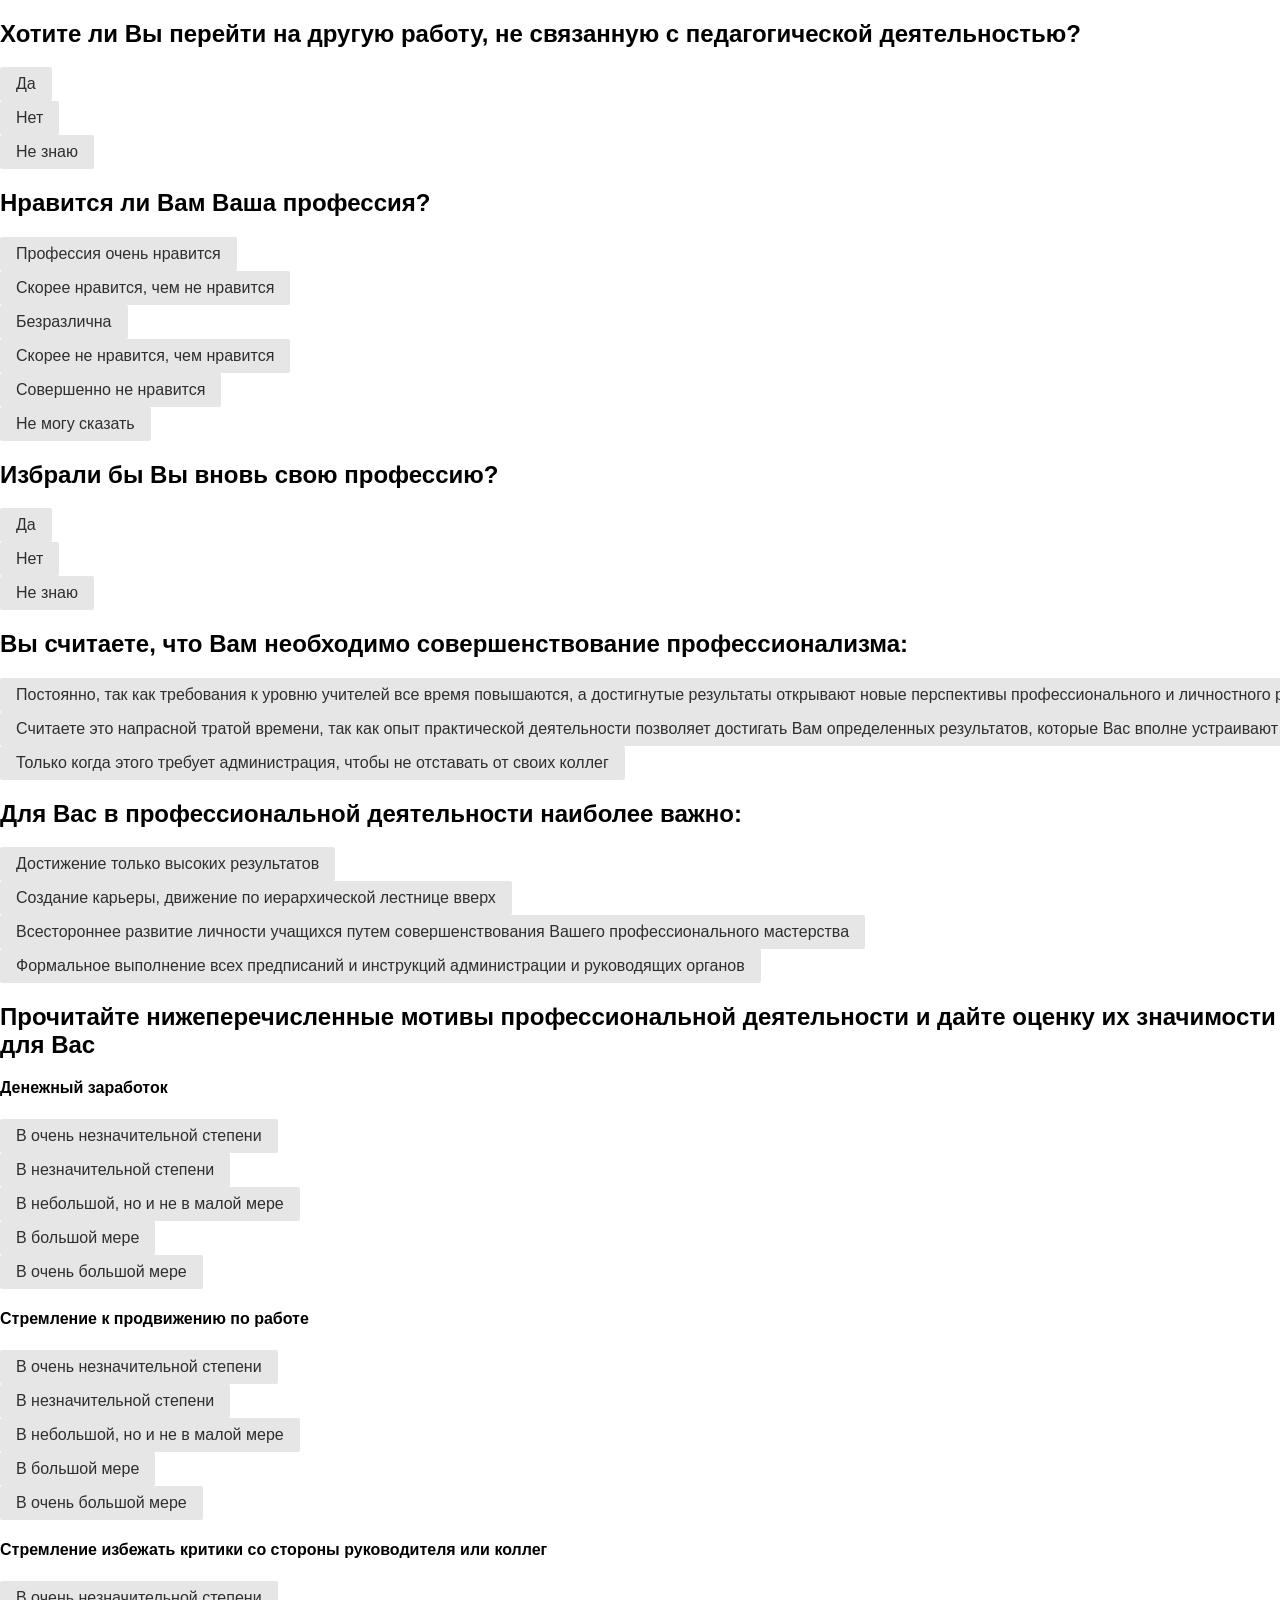
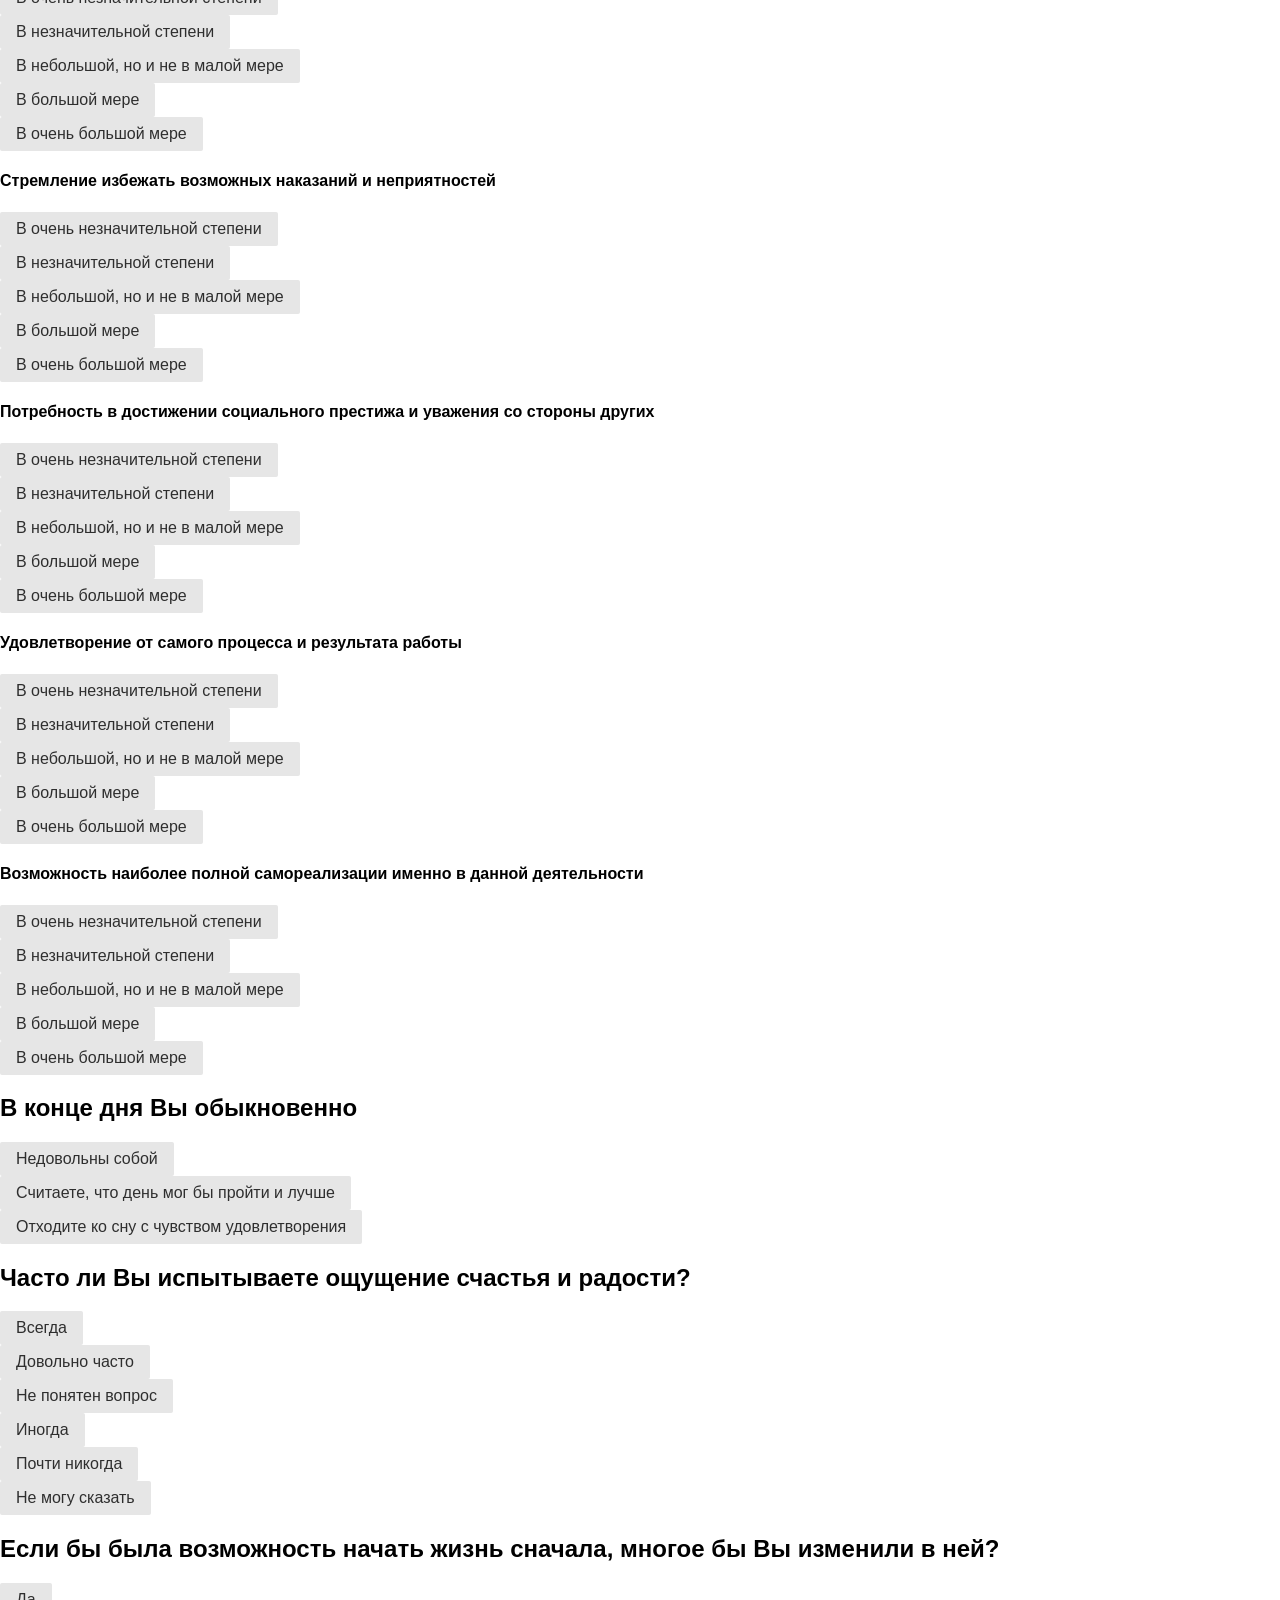
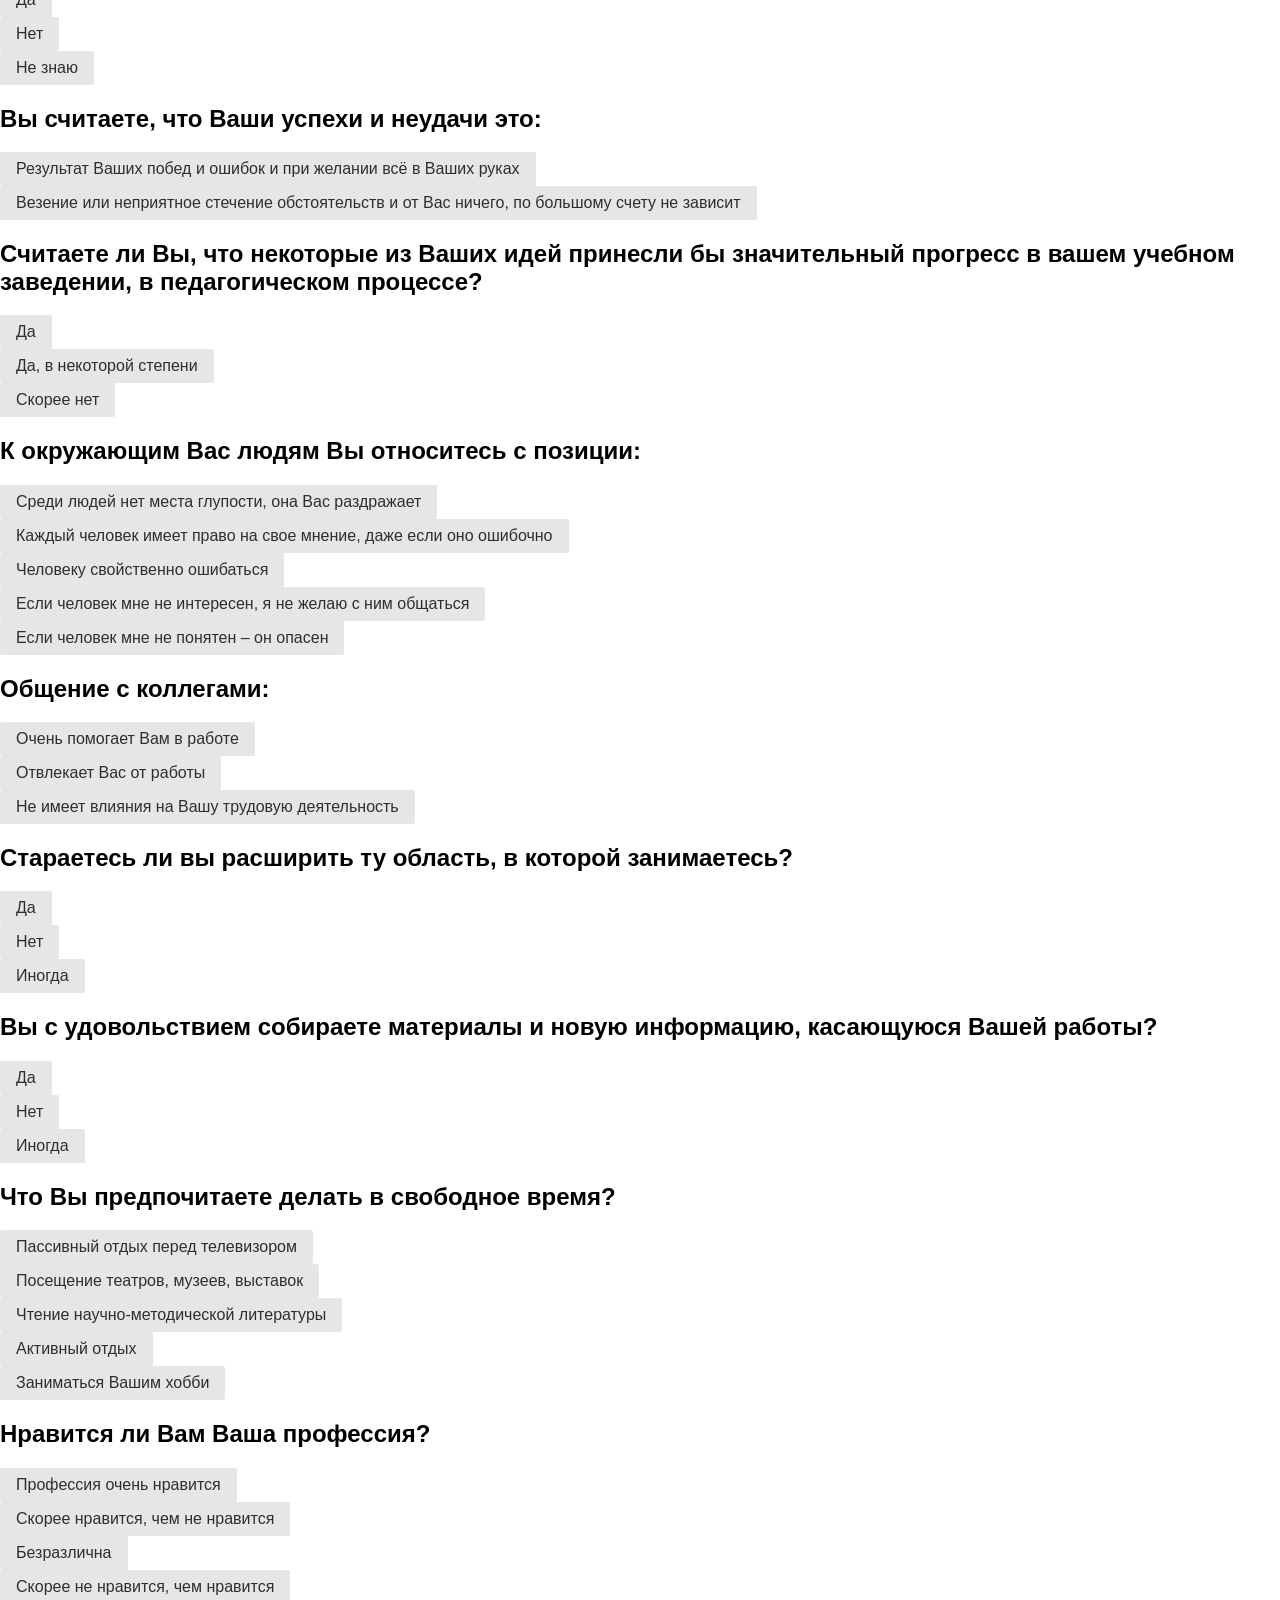
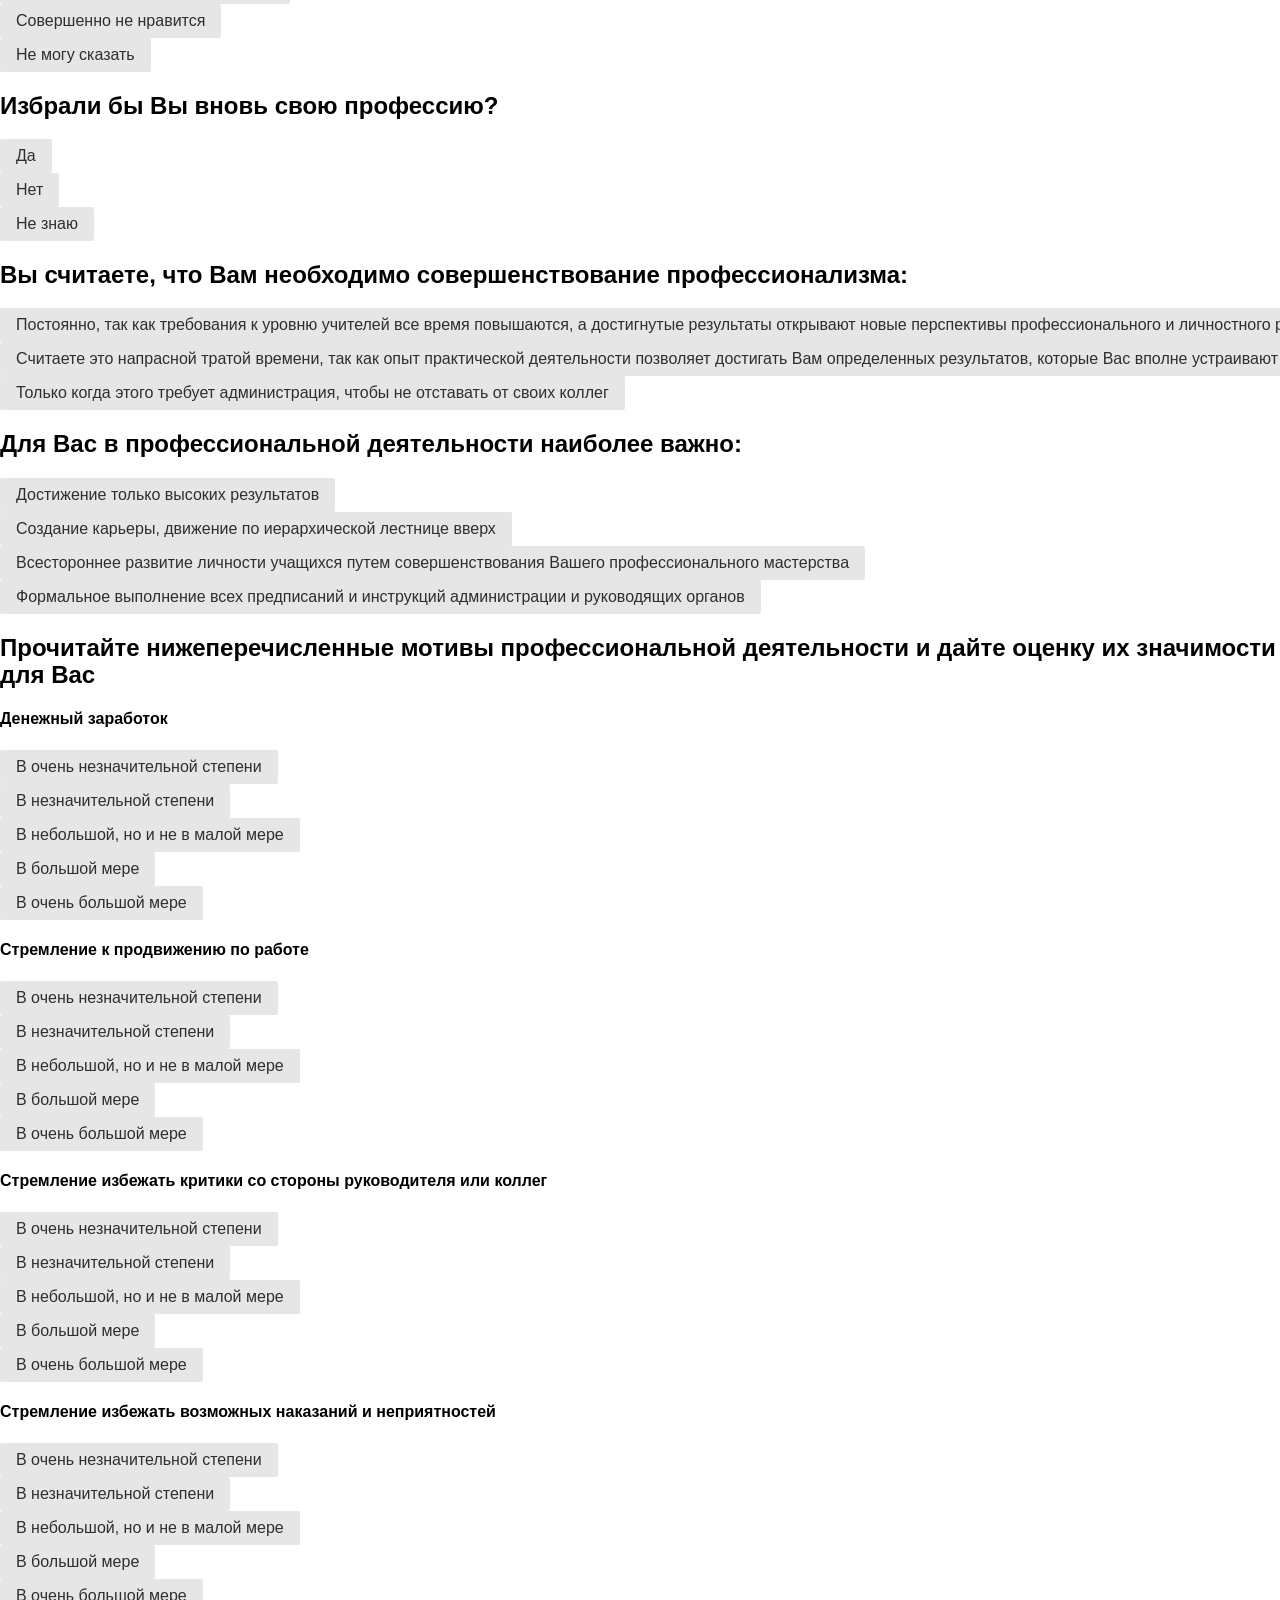
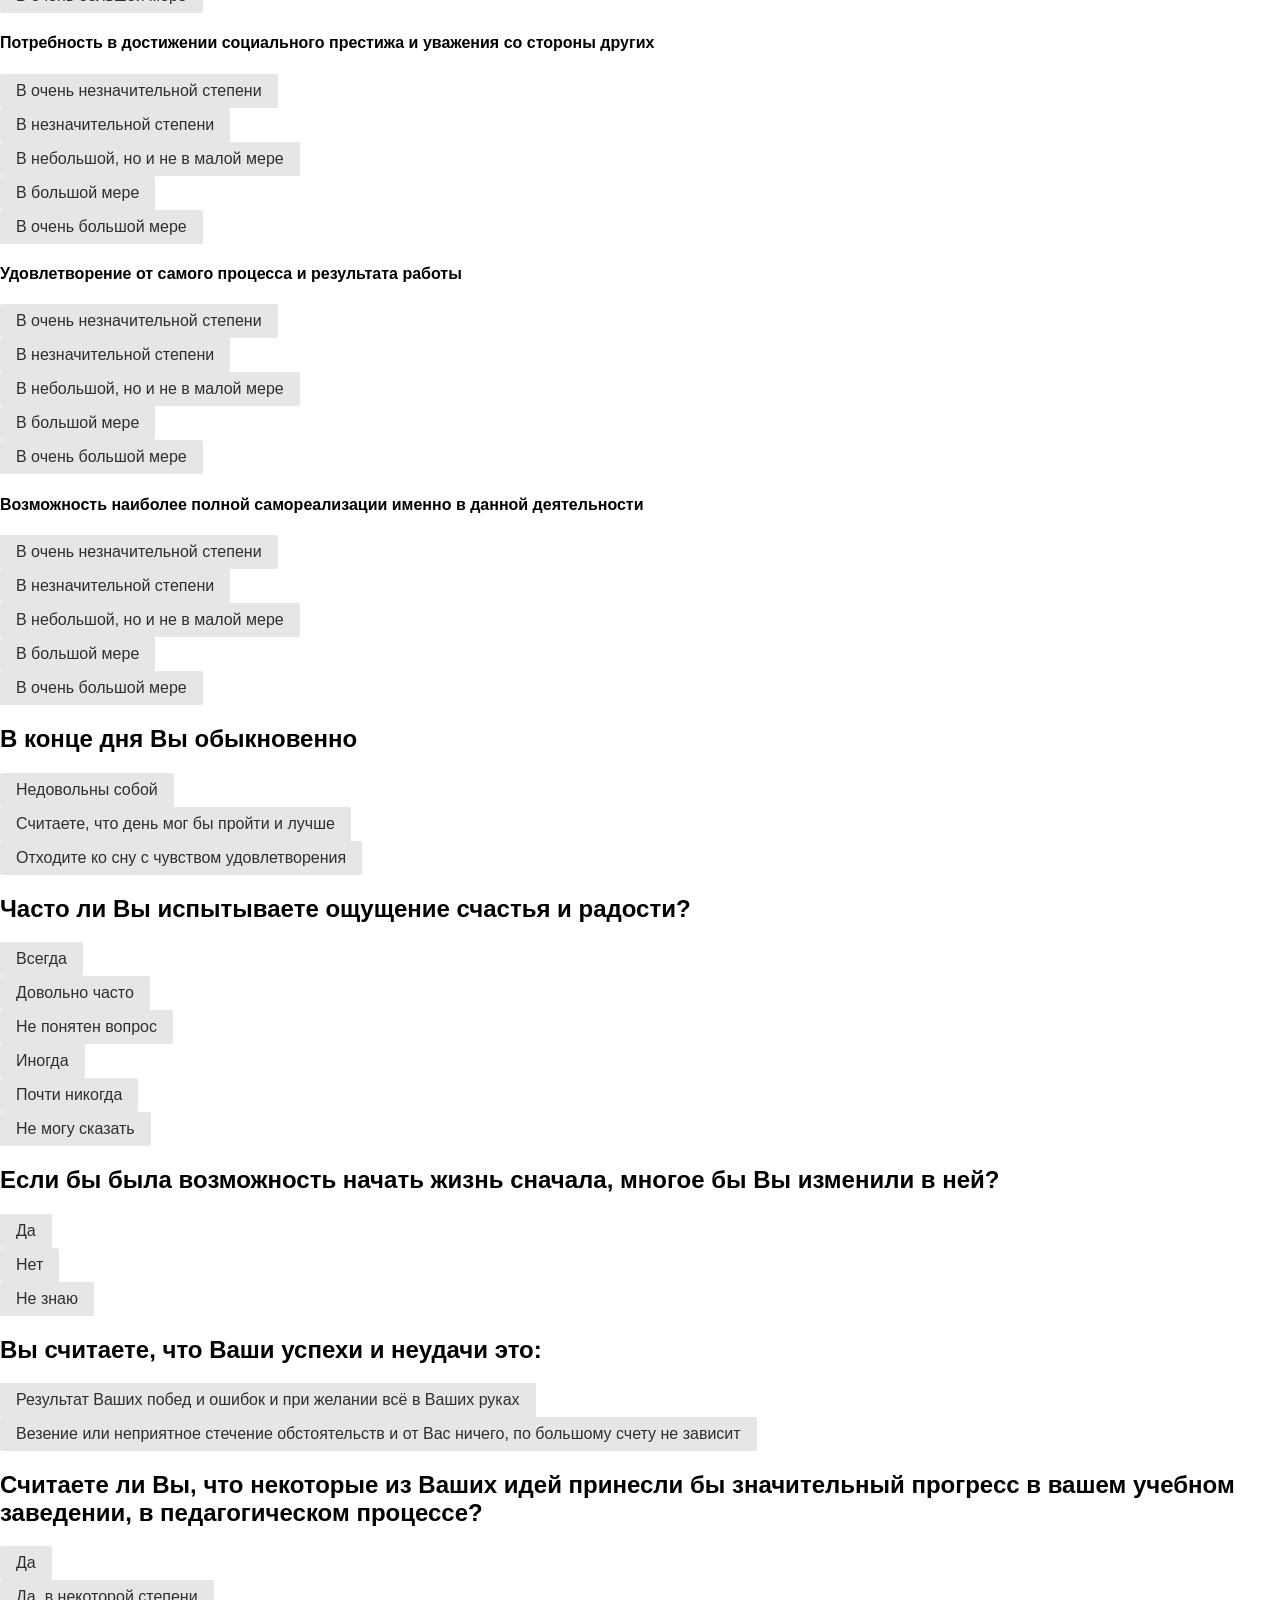
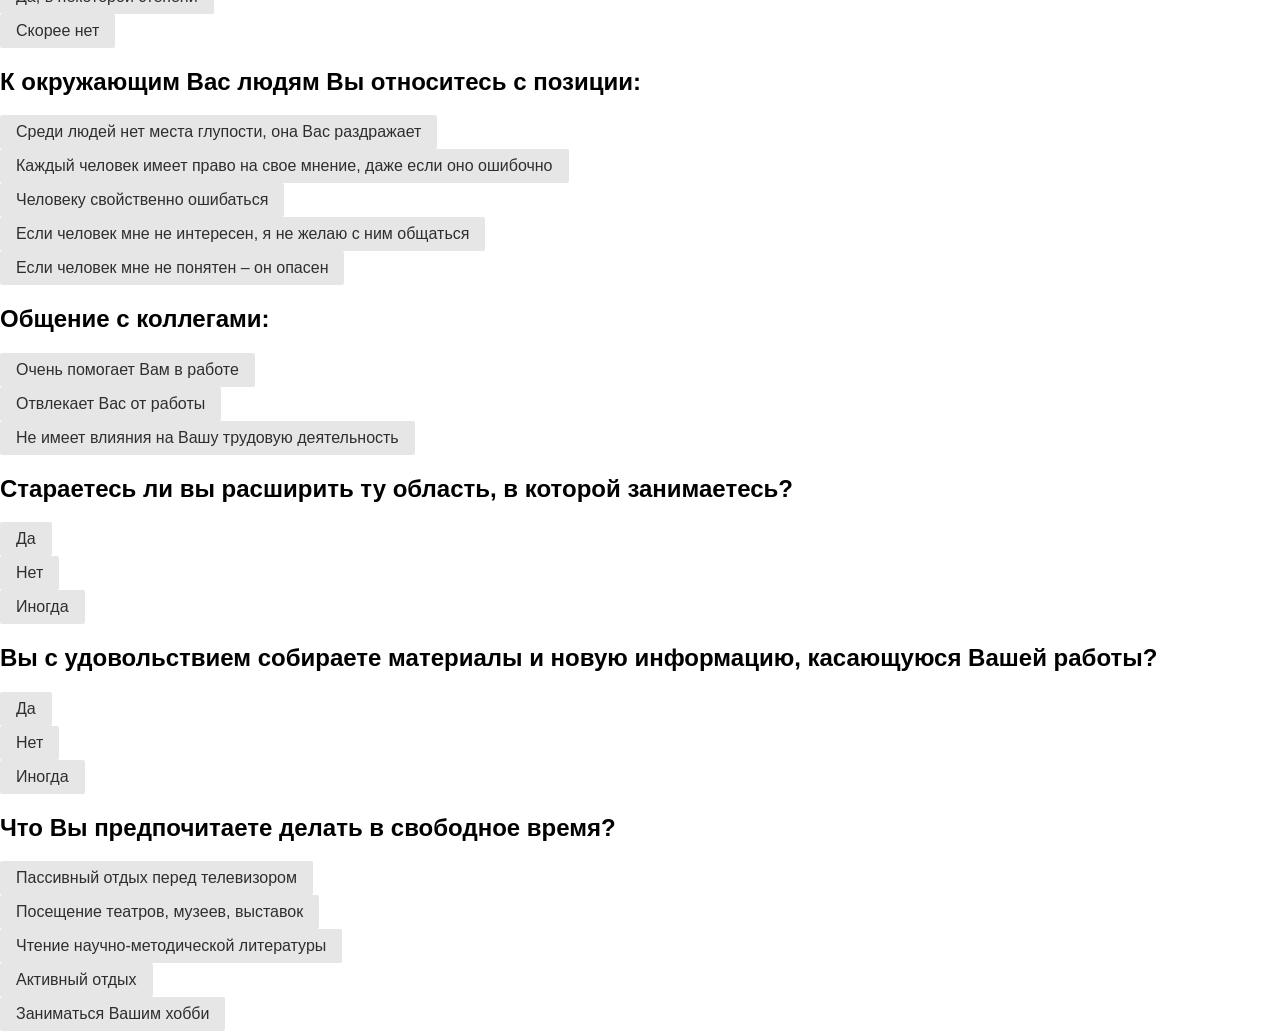
==== index.html @ a62517de "init" ====
<!DOCTYPE html><html lang="en"><head><meta charset="utf-8"><title>the-test</title><meta name="viewport" content="width=device-width,initial-scale=1"><meta name="mobile-web-app-capable" content="yes"><meta name="apple-mobile-web-app-capable" content="yes"><link rel="apple-touch-icon" href="/assets/icons/apple-touch-icon.png"><link rel="manifest" href="/manifest.json"><meta name="theme-color" content="#673ab8"><link rel="shortcut icon" href="/favicon.ico"><style>html{-webkit-text-size-adjust:100%;line-height:1.15}body,button{margin:0}button{font-family:inherit;font-size:100%;line-height:1.15;overflow:visible;text-transform:none;-webkit-appearance:button}button::-moz-focus-inner{border-style:none;padding:0}button:-moz-focusring{outline:1px dotted ButtonText}html{font-family:sans-serif}.pure-button{-webkit-user-drag:none;box-sizing:border-box;cursor:pointer;display:inline-block;line-height:normal;text-align:center;-webkit-user-select:none;-ms-user-select:none;user-select:none;vertical-align:middle;white-space:nowrap}.pure-button::-moz-focus-inner{border:0;padding:0}.pure-button-group{letter-spacing:-.31em;text-rendering:optimizespeed;word-spacing:-.43em}.pure-button-group .pure-button{letter-spacing:normal;text-rendering:auto;vertical-align:top;word-spacing:normal}.pure-button{background-color:#e6e6e6;border:transparent;border-radius:2px;color:rgba(0,0,0,.8);font-family:inherit;font-size:100%;padding:.5em 1em;text-decoration:none}.pure-button:focus,.pure-button:hover{background-image:linear-gradient(transparent,rgba(0,0,0,.05) 40%,rgba(0,0,0,.1))}.pure-button:focus{outline:0}.pure-button:active{border-color:#000;box-shadow:inset 0 0 0 1px rgba(0,0,0,.15),inset 0 0 6px rgba(0,0,0,.2)}.pure-button-group .pure-button{border-radius:0;border-right:1px solid rgba(0,0,0,.2);margin:0}.pure-button-group .pure-button:first-child{border-bottom-left-radius:2px;border-top-left-radius:2px}.pure-button-group .pure-button:last-child{border-bottom-right-radius:2px;border-right:none;border-top-right-radius:2px}</style><link href="/bundle.3d1ce.css" rel="stylesheet" media="only x" onload="this.media='all'"><noscript><link rel="stylesheet" href="/bundle.3d1ce.css"></noscript></head><body><div><h2>Хотите ли Вы перейти на другую работу, не связанную с педагогической деятельностью?</h2><div><div><button class="pure-button">Да</button></div><div><button class="pure-button">Нет</button></div><div><button class="pure-button">Не знаю</button></div></div></div><div><h2>Нравится ли Вам Ваша профессия?</h2><div><div><button class="pure-button">Профессия очень нравится</button></div><div><button class="pure-button">Скорее нравится, чем не нравится</button></div><div><button class="pure-button">Безразлична</button></div><div><button class="pure-button">Скорее не нравится, чем нравится</button></div><div><button class="pure-button">Совершенно не нравится</button></div><div><button class="pure-button">Не могу сказать</button></div></div></div><div><h2>Избрали бы Вы вновь свою профессию?</h2><div><div><button class="pure-button">Да</button></div><div><button class="pure-button">Нет</button></div><div><button class="pure-button">Не знаю</button></div></div></div><div><h2>Вы считаете, что Вам необходимо совершенствование профессионализма:</h2><div><div><button class="pure-button">Постоянно, так как требования к уровню учителей все время повышаются, а достигнутые результаты открывают новые перспективы профессионального и личностного роста</button></div><div><button class="pure-button">Считаете это напрасной тратой времени, так как опыт практической деятельности позволяет достигать Вам определенных результатов, которые Вас вполне устраивают</button></div><div><button class="pure-button">Только когда этого требует администрация, чтобы не отставать от своих коллег</button></div></div></div><div><h2>Для Вас в профессиональной деятельности наиболее важно:</h2><div><div><button class="pure-button">Достижение только высоких результатов</button></div><div><button class="pure-button">Создание карьеры, движение по иерархической лестнице вверх</button></div><div><button class="pure-button">Всестороннее развитие личности учащихся путем совершенствования Вашего профессионального мастерства</button></div><div><button class="pure-button">Формальное выполнение всех предписаний и инструкций администрации и руководящих органов</button></div></div></div><div><h2>Прочитайте нижеперечисленные мотивы профессиональной деятельности и дайте оценку их значимости для Вас</h2><div><h4>Денежный заработок</h4><div class="pure-button-group" role="group"><div><button class="pure-button">В очень незначительной степени</button></div><div><button class="pure-button">В незначительной степени</button></div><div><button class="pure-button">В небольшой, но и не в малой мере</button></div><div><button class="pure-button">В большой мере</button></div><div><button class="pure-button">В очень большой мере</button></div></div></div><div><h4>Стремление к продвижению по работе</h4><div class="pure-button-group" role="group"><div><button class="pure-button">В очень незначительной степени</button></div><div><button class="pure-button">В незначительной степени</button></div><div><button class="pure-button">В небольшой, но и не в малой мере</button></div><div><button class="pure-button">В большой мере</button></div><div><button class="pure-button">В очень большой мере</button></div></div></div><div><h4>Стремление избежать критики со стороны руководителя или коллег</h4><div class="pure-button-group" role="group"><div><button class="pure-button">В очень незначительной степени</button></div><div><button class="pure-button">В незначительной степени</button></div><div><button class="pure-button">В небольшой, но и не в малой мере</button></div><div><button class="pure-button">В большой мере</button></div><div><button class="pure-button">В очень большой мере</button></div></div></div><div><h4>Стремление избежать возможных наказаний и неприятностей</h4><div class="pure-button-group" role="group"><div><button class="pure-button">В очень незначительной степени</button></div><div><button class="pure-button">В незначительной степени</button></div><div><button class="pure-button">В небольшой, но и не в малой мере</button></div><div><button class="pure-button">В большой мере</button></div><div><button class="pure-button">В очень большой мере</button></div></div></div><div><h4>Потребность в достижении социального престижа и уважения со стороны других</h4><div class="pure-button-group" role="group"><div><button class="pure-button">В очень незначительной степени</button></div><div><button class="pure-button">В незначительной степени</button></div><div><button class="pure-button">В небольшой, но и не в малой мере</button></div><div><button class="pure-button">В большой мере</button></div><div><button class="pure-button">В очень большой мере</button></div></div></div><div><h4>Удовлетворение от самого процесса и результата работы</h4><div class="pure-button-group" role="group"><div><button class="pure-button">В очень незначительной степени</button></div><div><button class="pure-button">В незначительной степени</button></div><div><button class="pure-button">В небольшой, но и не в малой мере</button></div><div><button class="pure-button">В большой мере</button></div><div><button class="pure-button">В очень большой мере</button></div></div></div><div><h4>Возможность наиболее полной самореализации именно в данной деятельности</h4><div class="pure-button-group" role="group"><div><button class="pure-button">В очень незначительной степени</button></div><div><button class="pure-button">В незначительной степени</button></div><div><button class="pure-button">В небольшой, но и не в малой мере</button></div><div><button class="pure-button">В большой мере</button></div><div><button class="pure-button">В очень большой мере</button></div></div></div></div><div><h2>В конце дня Вы обыкновенно</h2><div><div><button class="pure-button">Недовольны собой</button></div><div><button class="pure-button">Считаете, что день мог бы пройти и лучше</button></div><div><button class="pure-button">Отходите ко сну с чувством удовлетворения</button></div></div></div><div><h2>Часто ли Вы испытываете ощущение счастья и радости?</h2><div><div><button class="pure-button">Всегда</button></div><div><button class="pure-button">Довольно часто</button></div><div><button class="pure-button">Не понятен вопрос</button></div><div><button class="pure-button">Иногда</button></div><div><button class="pure-button">Почти никогда</button></div><div><button class="pure-button">Не могу сказать</button></div></div></div><div><h2>Если бы была возможность начать жизнь сначала, многое бы Вы изменили в ней?</h2><div><div><button class="pure-button">Да</button></div><div><button class="pure-button">Нет</button></div><div><button class="pure-button">Не знаю</button></div></div></div><div><h2>Вы считаете, что Ваши успехи и неудачи это:</h2><div><div><button class="pure-button">Результат Ваших побед и ошибок и при желании всё в Ваших руках</button></div><div><button class="pure-button">Везение или неприятное стечение обстоятельств и от Вас ничего, по большому счету не зависит</button></div></div></div><div><h2>Считаете ли Вы, что некоторые из Ваших идей принесли бы значительный прогресс в вашем учебном заведении, в педагогическом процессе?</h2><div><div><button class="pure-button">Да</button></div><div><button class="pure-button">Да, в некоторой степени</button></div><div><button class="pure-button">Скорее нет</button></div></div></div><div><h2>К окружающим Вас людям Вы относитесь с позиции:</h2><div><div><button class="pure-button">Среди людей нет места глупости, она Вас раздражает</button></div><div><button class="pure-button">Каждый человек имеет право на свое мнение, даже если оно ошибочно</button></div><div><button class="pure-button">Человеку свойственно ошибаться</button></div><div><button class="pure-button">Если человек мне не интересен, я не желаю с ним общаться</button></div><div><button class="pure-button">Если человек мне не понятен – он опасен</button></div></div></div><div><h2>Общение с коллегами:</h2><div><div><button class="pure-button">Очень помогает Вам в работе</button></div><div><button class="pure-button">Отвлекает Вас от работы</button></div><div><button class="pure-button">Не имеет влияния на Вашу трудовую деятельность</button></div></div></div><div><h2>Стараетесь ли вы расширить ту область, в которой занимаетесь?</h2><div><div><button class="pure-button">Да</button></div><div><button class="pure-button">Нет</button></div><div><button class="pure-button">Иногда</button></div></div></div><div><h2>Вы с удовольствием собираете материалы и новую информацию, касающуюся Вашей работы?</h2><div><div><button class="pure-button">Да</button></div><div><button class="pure-button">Нет</button></div><div><button class="pure-button">Иногда</button></div></div></div><div><h2>Что Вы предпочитаете делать в свободное время?</h2><div><div><button class="pure-button">Пассивный отдых перед телевизором</button></div><div><button class="pure-button">Посещение театров, музеев, выставок</button></div><div><button class="pure-button">Чтение научно-методической литературы</button></div><div><button class="pure-button">Активный отдых</button></div><div><button class="pure-button">Заниматься Вашим хобби</button></div></div></div><script type="__PREACT_CLI_DATA__">%7B%22preRenderData%22:%7B%22url%22:%22/%22%7D%7D</script><script crossorigin="anonymous" src="/bundle.757d2.esm.js" type="module"></script><script nomodule="" src="/polyfills.93ff7.js"></script><script nomodule="" defer="defer" src="/bundle.110f0.js"></script></body></html>
---- bundle.3d1ce.css ----
/*!
Pure v3.0.0
Copyright 2013 Yahoo!
Licensed under the BSD License.
https://github.com/pure-css/pure/blob/master/LICENSE
*/
/*!
normalize.css v | MIT License | https://necolas.github.io/normalize.css/
Copyright (c) Nicolas Gallagher and Jonathan Neal
*/
/*! normalize.css v8.0.1 | MIT License | github.com/necolas/normalize.css */html{-webkit-text-size-adjust:100%;line-height:1.15}body{margin:0}main{display:block}h1{font-size:2em;margin:.67em 0}hr{box-sizing:content-box;height:0;overflow:visible}pre{font-family:monospace,monospace;font-size:1em}a{background-color:transparent}abbr[title]{border-bottom:none;text-decoration:underline;-webkit-text-decoration:underline dotted;text-decoration:underline dotted}b,strong{font-weight:bolder}code,kbd,samp{font-family:monospace,monospace;font-size:1em}small{font-size:80%}sub,sup{font-size:75%;line-height:0;position:relative;vertical-align:baseline}sub{bottom:-.25em}sup{top:-.5em}img{border-style:none}button,input,optgroup,select,textarea{font-family:inherit;font-size:100%;line-height:1.15;margin:0}button,input{overflow:visible}button,select{text-transform:none}[type=button],[type=reset],[type=submit],button{-webkit-appearance:button}[type=button]::-moz-focus-inner,[type=reset]::-moz-focus-inner,[type=submit]::-moz-focus-inner,button::-moz-focus-inner{border-style:none;padding:0}[type=button]:-moz-focusring,[type=reset]:-moz-focusring,[type=submit]:-moz-focusring,button:-moz-focusring{outline:1px dotted ButtonText}fieldset{padding:.35em .75em .625em}legend{box-sizing:border-box;color:inherit;display:table;max-width:100%;padding:0;white-space:normal}progress{vertical-align:baseline}textarea{overflow:auto}[type=checkbox],[type=radio]{box-sizing:border-box;padding:0}[type=number]::-webkit-inner-spin-button,[type=number]::-webkit-outer-spin-button{height:auto}[type=search]{-webkit-appearance:textfield;outline-offset:-2px}[type=search]::-webkit-search-decoration{-webkit-appearance:none}::-webkit-file-upload-button{-webkit-appearance:button;font:inherit}details{display:block}summary{display:list-item}[hidden],template{display:none}html{font-family:sans-serif}.hidden,[hidden]{display:none!important}.pure-img{display:block;height:auto;max-width:100%}.pure-g{-ms-flex-line-pack:start;align-content:flex-start;display:-ms-flexbox;display:flex;-ms-flex-flow:row wrap;flex-flow:row wrap}.pure-u{display:inline-block;vertical-align:top}.pure-u-1,.pure-u-1-1,.pure-u-1-12,.pure-u-1-2,.pure-u-1-24,.pure-u-1-3,.pure-u-1-4,.pure-u-1-5,.pure-u-1-6,.pure-u-1-8,.pure-u-10-24,.pure-u-11-12,.pure-u-11-24,.pure-u-12-24,.pure-u-13-24,.pure-u-14-24,.pure-u-15-24,.pure-u-16-24,.pure-u-17-24,.pure-u-18-24,.pure-u-19-24,.pure-u-2-24,.pure-u-2-3,.pure-u-2-5,.pure-u-20-24,.pure-u-21-24,.pure-u-22-24,.pure-u-23-24,.pure-u-24-24,.pure-u-3-24,.pure-u-3-4,.pure-u-3-5,.pure-u-3-8,.pure-u-4-24,.pure-u-4-5,.pure-u-5-12,.pure-u-5-24,.pure-u-5-5,.pure-u-5-6,.pure-u-5-8,.pure-u-6-24,.pure-u-7-12,.pure-u-7-24,.pure-u-7-8,.pure-u-8-24,.pure-u-9-24{display:inline-block;letter-spacing:normal;text-rendering:auto;vertical-align:top;word-spacing:normal}.pure-u-1-24{width:4.1667%}.pure-u-1-12,.pure-u-2-24{width:8.3333%}.pure-u-1-8,.pure-u-3-24{width:12.5%}.pure-u-1-6,.pure-u-4-24{width:16.6667%}.pure-u-1-5{width:20%}.pure-u-5-24{width:20.8333%}.pure-u-1-4,.pure-u-6-24{width:25%}.pure-u-7-24{width:29.1667%}.pure-u-1-3,.pure-u-8-24{width:33.3333%}.pure-u-3-8,.pure-u-9-24{width:37.5%}.pure-u-2-5{width:40%}.pure-u-10-24,.pure-u-5-12{width:41.6667%}.pure-u-11-24{width:45.8333%}.pure-u-1-2,.pure-u-12-24{width:50%}.pure-u-13-24{width:54.1667%}.pure-u-14-24,.pure-u-7-12{width:58.3333%}.pure-u-3-5{width:60%}.pure-u-15-24,.pure-u-5-8{width:62.5%}.pure-u-16-24,.pure-u-2-3{width:66.6667%}.pure-u-17-24{width:70.8333%}.pure-u-18-24,.pure-u-3-4{width:75%}.pure-u-19-24{width:79.1667%}.pure-u-4-5{width:80%}.pure-u-20-24,.pure-u-5-6{width:83.3333%}.pure-u-21-24,.pure-u-7-8{width:87.5%}.pure-u-11-12,.pure-u-22-24{width:91.6667%}.pure-u-23-24{width:95.8333%}.pure-u-1,.pure-u-1-1,.pure-u-24-24,.pure-u-5-5{width:100%}.pure-button{-webkit-user-drag:none;box-sizing:border-box;cursor:pointer;display:inline-block;line-height:normal;text-align:center;-webkit-user-select:none;-ms-user-select:none;user-select:none;vertical-align:middle;white-space:nowrap}.pure-button::-moz-focus-inner{border:0;padding:0}.pure-button-group{letter-spacing:-.31em;text-rendering:optimizespeed}.opera-only :-o-prefocus,.pure-button-group{word-spacing:-.43em}.pure-button-group .pure-button{letter-spacing:normal;text-rendering:auto;vertical-align:top;word-spacing:normal}.pure-button{background-color:#e6e6e6;border:transparent;border-radius:2px;color:rgba(0,0,0,.8);font-family:inherit;font-size:100%;padding:.5em 1em;text-decoration:none}.pure-button-hover,.pure-button:focus,.pure-button:hover{background-image:linear-gradient(transparent,rgba(0,0,0,.05) 40%,rgba(0,0,0,.1))}.pure-button:focus{outline:0}.pure-button-active,.pure-button:active{border-color:#000;box-shadow:inset 0 0 0 1px rgba(0,0,0,.15),inset 0 0 6px rgba(0,0,0,.2)}.pure-button-disabled,.pure-button-disabled:active,.pure-button-disabled:focus,.pure-button-disabled:hover,.pure-button[disabled]{background-image:none;border:none;box-shadow:none;cursor:not-allowed;opacity:.4;pointer-events:none}.pure-button-hidden{display:none}.pure-button-primary,.pure-button-selected,a.pure-button-primary,a.pure-button-selected{background-color:#0078e7;color:#fff}.pure-button-group .pure-button{border-radius:0;border-right:1px solid rgba(0,0,0,.2);margin:0}.pure-button-group .pure-button:first-child{border-bottom-left-radius:2px;border-top-left-radius:2px}.pure-button-group .pure-button:last-child{border-bottom-right-radius:2px;border-right:none;border-top-right-radius:2px}.pure-form input[type=color],.pure-form input[type=date],.pure-form input[type=datetime-local],.pure-form input[type=datetime],.pure-form input[type=email],.pure-form input[type=month],.pure-form input[type=number],.pure-form input[type=password],.pure-form input[type=search],.pure-form input[type=tel],.pure-form input[type=text],.pure-form input[type=time],.pure-form input[type=url],.pure-form input[type=week],.pure-form select,.pure-form textarea{border:1px solid #ccc;border-radius:4px;box-shadow:inset 0 1px 3px #ddd;box-sizing:border-box;display:inline-block;padding:.5em .6em;vertical-align:middle}.pure-form input:not([type]){border:1px solid #ccc;border-radius:4px;box-shadow:inset 0 1px 3px #ddd;box-sizing:border-box;display:inline-block;padding:.5em .6em}.pure-form input[type=color]{padding:.2em .5em}.pure-form input:not([type]):focus,.pure-form input[type=color]:focus,.pure-form input[type=date]:focus,.pure-form input[type=datetime-local]:focus,.pure-form input[type=datetime]:focus,.pure-form input[type=email]:focus,.pure-form input[type=month]:focus,.pure-form input[type=number]:focus,.pure-form input[type=password]:focus,.pure-form input[type=search]:focus,.pure-form input[type=tel]:focus,.pure-form input[type=text]:focus,.pure-form input[type=time]:focus,.pure-form input[type=url]:focus,.pure-form input[type=week]:focus,.pure-form select:focus,.pure-form textarea:focus{border-color:#129fea;outline:0}.pure-form input[type=checkbox]:focus,.pure-form input[type=file]:focus,.pure-form input[type=radio]:focus{outline:thin solid #129fea;outline:1px auto #129fea}.pure-form .pure-checkbox,.pure-form .pure-radio{display:block;margin:.5em 0}.pure-form input:not([type])[disabled],.pure-form input[type=color][disabled],.pure-form input[type=date][disabled],.pure-form input[type=datetime-local][disabled],.pure-form input[type=datetime][disabled],.pure-form input[type=email][disabled],.pure-form input[type=month][disabled],.pure-form input[type=number][disabled],.pure-form input[type=password][disabled],.pure-form input[type=search][disabled],.pure-form input[type=tel][disabled],.pure-form input[type=text][disabled],.pure-form input[type=time][disabled],.pure-form input[type=url][disabled],.pure-form input[type=week][disabled],.pure-form select[disabled],.pure-form textarea[disabled]{background-color:#eaeded;color:#cad2d3;cursor:not-allowed}.pure-form input[readonly],.pure-form select[readonly],.pure-form textarea[readonly]{background-color:#eee;border-color:#ccc;color:#777}.pure-form input:focus:invalid,.pure-form select:focus:invalid,.pure-form textarea:focus:invalid{border-color:#e9322d;color:#b94a48}.pure-form input[type=checkbox]:focus:invalid:focus,.pure-form input[type=file]:focus:invalid:focus,.pure-form input[type=radio]:focus:invalid:focus{outline-color:#e9322d}.pure-form select{background-color:#fff;border:1px solid #ccc;height:2.25em}.pure-form select[multiple]{height:auto}.pure-form label{margin:.5em 0 .2em}.pure-form fieldset{border:0;margin:0;padding:.35em 0 .75em}.pure-form legend{border-bottom:1px solid #e5e5e5;color:#333;display:block;margin-bottom:.3em;padding:.3em 0;width:100%}.pure-form-stacked input:not([type]),.pure-form-stacked input[type=color],.pure-form-stacked input[type=date],.pure-form-stacked input[type=datetime-local],.pure-form-stacked input[type=datetime],.pure-form-stacked input[type=email],.pure-form-stacked input[type=file],.pure-form-stacked input[type=month],.pure-form-stacked input[type=number],.pure-form-stacked input[type=password],.pure-form-stacked input[type=search],.pure-form-stacked input[type=tel],.pure-form-stacked input[type=text],.pure-form-stacked input[type=time],.pure-form-stacked input[type=url],.pure-form-stacked input[type=week],.pure-form-stacked label,.pure-form-stacked select,.pure-form-stacked textarea{display:block;margin:.25em 0}.pure-form-aligned input,.pure-form-aligned select,.pure-form-aligned textarea,.pure-form-message-inline{display:inline-block;vertical-align:middle}.pure-form-aligned textarea{vertical-align:top}.pure-form-aligned .pure-control-group{margin-bottom:.5em}.pure-form-aligned .pure-control-group label{display:inline-block;margin:0 1em 0 0;text-align:right;vertical-align:middle;width:10em}.pure-form-aligned .pure-controls{margin:1.5em 0 0 11em}.pure-form .pure-input-rounded,.pure-form input.pure-input-rounded{border-radius:2em;padding:.5em 1em}.pure-form .pure-group fieldset{margin-bottom:10px}.pure-form .pure-group input,.pure-form .pure-group textarea{border-radius:0;display:block;margin:0 0 -1px;padding:10px;position:relative;top:-1px}.pure-form .pure-group input:focus,.pure-form .pure-group textarea:focus{z-index:3}.pure-form .pure-group input:first-child,.pure-form .pure-group textarea:first-child{border-radius:4px 4px 0 0;margin:0;top:1px}.pure-form .pure-group input:first-child:last-child,.pure-form .pure-group textarea:first-child:last-child{border-radius:4px;margin:0;top:1px}.pure-form .pure-group input:last-child,.pure-form .pure-group textarea:last-child{border-radius:0 0 4px 4px;margin:0;top:-2px}.pure-form .pure-group button{margin:.35em 0}.pure-form .pure-input-1{width:100%}.pure-form .pure-input-3-4{width:75%}.pure-form .pure-input-2-3{width:66%}.pure-form .pure-input-1-2{width:50%}.pure-form .pure-input-1-3{width:33%}.pure-form .pure-input-1-4{width:25%}.pure-form-message-inline{color:#666;display:inline-block;font-size:.875em;padding-left:.3em;vertical-align:middle}.pure-form-message{color:#666;display:block;font-size:.875em}@media only screen and (max-width:480px){.pure-form button[type=submit]{margin:.7em 0 0}.pure-form input:not([type]),.pure-form input[type=color],.pure-form input[type=date],.pure-form input[type=datetime-local],.pure-form input[type=datetime],.pure-form input[type=email],.pure-form input[type=month],.pure-form input[type=number],.pure-form input[type=password],.pure-form input[type=search],.pure-form input[type=tel],.pure-form input[type=text],.pure-form input[type=time],.pure-form input[type=url],.pure-form input[type=week],.pure-form label{display:block;margin-bottom:.3em}.pure-group input:not([type]),.pure-group input[type=color],.pure-group input[type=date],.pure-group input[type=datetime-local],.pure-group input[type=datetime],.pure-group input[type=email],.pure-group input[type=month],.pure-group input[type=number],.pure-group input[type=password],.pure-group input[type=search],.pure-group input[type=tel],.pure-group input[type=text],.pure-group input[type=time],.pure-group input[type=url],.pure-group input[type=week]{margin-bottom:0}.pure-form-aligned .pure-control-group label{display:block;margin-bottom:.3em;text-align:left;width:100%}.pure-form-aligned .pure-controls{margin:1.5em 0 0}.pure-form-message,.pure-form-message-inline{display:block;font-size:.75em;padding:.2em 0 .8em}}.pure-menu{box-sizing:border-box}.pure-menu-fixed{left:0;position:fixed;top:0;z-index:3}.pure-menu-item,.pure-menu-list{position:relative}.pure-menu-list{list-style:none;margin:0;padding:0}.pure-menu-item{height:100%;margin:0;padding:0}.pure-menu-heading,.pure-menu-link{display:block;text-decoration:none;white-space:nowrap}.pure-menu-horizontal{white-space:nowrap;width:100%}.pure-menu-horizontal .pure-menu-list{display:inline-block}.pure-menu-horizontal .pure-menu-heading,.pure-menu-horizontal .pure-menu-item,.pure-menu-horizontal .pure-menu-separator{display:inline-block;vertical-align:middle}.pure-menu-item .pure-menu-item{display:block}.pure-menu-children{display:none;left:100%;margin:0;padding:0;position:absolute;top:0;z-index:3}.pure-menu-horizontal .pure-menu-children{left:0;top:auto;width:inherit}.pure-menu-active>.pure-menu-children,.pure-menu-allow-hover:hover>.pure-menu-children{display:block;position:absolute}.pure-menu-has-children>.pure-menu-link:after{content:"\25B8";font-size:small;padding-left:.5em}.pure-menu-horizontal .pure-menu-has-children>.pure-menu-link:after{content:"\25BE"}.pure-menu-scrollable{overflow-x:hidden;overflow-y:scroll}.pure-menu-scrollable .pure-menu-list{display:block}.pure-menu-horizontal.pure-menu-scrollable .pure-menu-list{display:inline-block}.pure-menu-horizontal.pure-menu-scrollable{overflow-x:auto;overflow-y:hidden;padding:.5em 0;white-space:nowrap}.pure-menu-horizontal .pure-menu-children .pure-menu-separator,.pure-menu-separator{background-color:#ccc;height:1px;margin:.3em 0}.pure-menu-horizontal .pure-menu-separator{height:1.3em;margin:0 .3em;width:1px}.pure-menu-horizontal .pure-menu-children .pure-menu-separator{display:block;width:auto}.pure-menu-heading{color:#565d64;text-transform:uppercase}.pure-menu-link{color:#777}.pure-menu-children{background-color:#fff}.pure-menu-heading,.pure-menu-link{padding:.5em 1em}.pure-menu-disabled{opacity:.5}.pure-menu-disabled .pure-menu-link:hover{background-color:transparent;cursor:default}.pure-menu-active>.pure-menu-link,.pure-menu-link:focus,.pure-menu-link:hover{background-color:#eee}.pure-menu-selected>.pure-menu-link,.pure-menu-selected>.pure-menu-link:visited{color:#000}.pure-table{border:1px solid #cbcbcb;border-collapse:collapse;border-spacing:0;empty-cells:show}.pure-table caption{color:#000;font:italic 85%/1 arial,sans-serif;padding:1em 0;text-align:center}.pure-table td,.pure-table th{border-bottom-width:0;border-left:1px solid #cbcbcb;border-right-width:0;border-top-width:0;font-size:inherit;margin:0;overflow:visible;padding:.5em 1em}.pure-table thead{background-color:#e0e0e0;color:#000;text-align:left;vertical-align:bottom}.pure-table td{background-color:transparent}.pure-table-odd td,.pure-table-striped tr:nth-child(2n-1) td{background-color:#f2f2f2}.pure-table-bordered td{border-bottom:1px solid #cbcbcb}.pure-table-bordered tbody>tr:last-child>td{border-bottom-width:0}.pure-table-horizontal td,.pure-table-horizontal th{border-width:0 0 1px;border-bottom:1px solid #cbcbcb}.pure-table-horizontal tbody>tr:last-child>td{border-bottom-width:0}
---- bundle.3d1ce.css ----
/*!
Pure v3.0.0
Copyright 2013 Yahoo!
Licensed under the BSD License.
https://github.com/pure-css/pure/blob/master/LICENSE
*/
/*!
normalize.css v | MIT License | https://necolas.github.io/normalize.css/
Copyright (c) Nicolas Gallagher and Jonathan Neal
*/
/*! normalize.css v8.0.1 | MIT License | github.com/necolas/normalize.css */html{-webkit-text-size-adjust:100%;line-height:1.15}body{margin:0}main{display:block}h1{font-size:2em;margin:.67em 0}hr{box-sizing:content-box;height:0;overflow:visible}pre{font-family:monospace,monospace;font-size:1em}a{background-color:transparent}abbr[title]{border-bottom:none;text-decoration:underline;-webkit-text-decoration:underline dotted;text-decoration:underline dotted}b,strong{font-weight:bolder}code,kbd,samp{font-family:monospace,monospace;font-size:1em}small{font-size:80%}sub,sup{font-size:75%;line-height:0;position:relative;vertical-align:baseline}sub{bottom:-.25em}sup{top:-.5em}img{border-style:none}button,input,optgroup,select,textarea{font-family:inherit;font-size:100%;line-height:1.15;margin:0}button,input{overflow:visible}button,select{text-transform:none}[type=button],[type=reset],[type=submit],button{-webkit-appearance:button}[type=button]::-moz-focus-inner,[type=reset]::-moz-focus-inner,[type=submit]::-moz-focus-inner,button::-moz-focus-inner{border-style:none;padding:0}[type=button]:-moz-focusring,[type=reset]:-moz-focusring,[type=submit]:-moz-focusring,button:-moz-focusring{outline:1px dotted ButtonText}fieldset{padding:.35em .75em .625em}legend{box-sizing:border-box;color:inherit;display:table;max-width:100%;padding:0;white-space:normal}progress{vertical-align:baseline}textarea{overflow:auto}[type=checkbox],[type=radio]{box-sizing:border-box;padding:0}[type=number]::-webkit-inner-spin-button,[type=number]::-webkit-outer-spin-button{height:auto}[type=search]{-webkit-appearance:textfield;outline-offset:-2px}[type=search]::-webkit-search-decoration{-webkit-appearance:none}::-webkit-file-upload-button{-webkit-appearance:button;font:inherit}details{display:block}summary{display:list-item}[hidden],template{display:none}html{font-family:sans-serif}.hidden,[hidden]{display:none!important}.pure-img{display:block;height:auto;max-width:100%}.pure-g{-ms-flex-line-pack:start;align-content:flex-start;display:-ms-flexbox;display:flex;-ms-flex-flow:row wrap;flex-flow:row wrap}.pure-u{display:inline-block;vertical-align:top}.pure-u-1,.pure-u-1-1,.pure-u-1-12,.pure-u-1-2,.pure-u-1-24,.pure-u-1-3,.pure-u-1-4,.pure-u-1-5,.pure-u-1-6,.pure-u-1-8,.pure-u-10-24,.pure-u-11-12,.pure-u-11-24,.pure-u-12-24,.pure-u-13-24,.pure-u-14-24,.pure-u-15-24,.pure-u-16-24,.pure-u-17-24,.pure-u-18-24,.pure-u-19-24,.pure-u-2-24,.pure-u-2-3,.pure-u-2-5,.pure-u-20-24,.pure-u-21-24,.pure-u-22-24,.pure-u-23-24,.pure-u-24-24,.pure-u-3-24,.pure-u-3-4,.pure-u-3-5,.pure-u-3-8,.pure-u-4-24,.pure-u-4-5,.pure-u-5-12,.pure-u-5-24,.pure-u-5-5,.pure-u-5-6,.pure-u-5-8,.pure-u-6-24,.pure-u-7-12,.pure-u-7-24,.pure-u-7-8,.pure-u-8-24,.pure-u-9-24{display:inline-block;letter-spacing:normal;text-rendering:auto;vertical-align:top;word-spacing:normal}.pure-u-1-24{width:4.1667%}.pure-u-1-12,.pure-u-2-24{width:8.3333%}.pure-u-1-8,.pure-u-3-24{width:12.5%}.pure-u-1-6,.pure-u-4-24{width:16.6667%}.pure-u-1-5{width:20%}.pure-u-5-24{width:20.8333%}.pure-u-1-4,.pure-u-6-24{width:25%}.pure-u-7-24{width:29.1667%}.pure-u-1-3,.pure-u-8-24{width:33.3333%}.pure-u-3-8,.pure-u-9-24{width:37.5%}.pure-u-2-5{width:40%}.pure-u-10-24,.pure-u-5-12{width:41.6667%}.pure-u-11-24{width:45.8333%}.pure-u-1-2,.pure-u-12-24{width:50%}.pure-u-13-24{width:54.1667%}.pure-u-14-24,.pure-u-7-12{width:58.3333%}.pure-u-3-5{width:60%}.pure-u-15-24,.pure-u-5-8{width:62.5%}.pure-u-16-24,.pure-u-2-3{width:66.6667%}.pure-u-17-24{width:70.8333%}.pure-u-18-24,.pure-u-3-4{width:75%}.pure-u-19-24{width:79.1667%}.pure-u-4-5{width:80%}.pure-u-20-24,.pure-u-5-6{width:83.3333%}.pure-u-21-24,.pure-u-7-8{width:87.5%}.pure-u-11-12,.pure-u-22-24{width:91.6667%}.pure-u-23-24{width:95.8333%}.pure-u-1,.pure-u-1-1,.pure-u-24-24,.pure-u-5-5{width:100%}.pure-button{-webkit-user-drag:none;box-sizing:border-box;cursor:pointer;display:inline-block;line-height:normal;text-align:center;-webkit-user-select:none;-ms-user-select:none;user-select:none;vertical-align:middle;white-space:nowrap}.pure-button::-moz-focus-inner{border:0;padding:0}.pure-button-group{letter-spacing:-.31em;text-rendering:optimizespeed}.opera-only :-o-prefocus,.pure-button-group{word-spacing:-.43em}.pure-button-group .pure-button{letter-spacing:normal;text-rendering:auto;vertical-align:top;word-spacing:normal}.pure-button{background-color:#e6e6e6;border:transparent;border-radius:2px;color:rgba(0,0,0,.8);font-family:inherit;font-size:100%;padding:.5em 1em;text-decoration:none}.pure-button-hover,.pure-button:focus,.pure-button:hover{background-image:linear-gradient(transparent,rgba(0,0,0,.05) 40%,rgba(0,0,0,.1))}.pure-button:focus{outline:0}.pure-button-active,.pure-button:active{border-color:#000;box-shadow:inset 0 0 0 1px rgba(0,0,0,.15),inset 0 0 6px rgba(0,0,0,.2)}.pure-button-disabled,.pure-button-disabled:active,.pure-button-disabled:focus,.pure-button-disabled:hover,.pure-button[disabled]{background-image:none;border:none;box-shadow:none;cursor:not-allowed;opacity:.4;pointer-events:none}.pure-button-hidden{display:none}.pure-button-primary,.pure-button-selected,a.pure-button-primary,a.pure-button-selected{background-color:#0078e7;color:#fff}.pure-button-group .pure-button{border-radius:0;border-right:1px solid rgba(0,0,0,.2);margin:0}.pure-button-group .pure-button:first-child{border-bottom-left-radius:2px;border-top-left-radius:2px}.pure-button-group .pure-button:last-child{border-bottom-right-radius:2px;border-right:none;border-top-right-radius:2px}.pure-form input[type=color],.pure-form input[type=date],.pure-form input[type=datetime-local],.pure-form input[type=datetime],.pure-form input[type=email],.pure-form input[type=month],.pure-form input[type=number],.pure-form input[type=password],.pure-form input[type=search],.pure-form input[type=tel],.pure-form input[type=text],.pure-form input[type=time],.pure-form input[type=url],.pure-form input[type=week],.pure-form select,.pure-form textarea{border:1px solid #ccc;border-radius:4px;box-shadow:inset 0 1px 3px #ddd;box-sizing:border-box;display:inline-block;padding:.5em .6em;vertical-align:middle}.pure-form input:not([type]){border:1px solid #ccc;border-radius:4px;box-shadow:inset 0 1px 3px #ddd;box-sizing:border-box;display:inline-block;padding:.5em .6em}.pure-form input[type=color]{padding:.2em .5em}.pure-form input:not([type]):focus,.pure-form input[type=color]:focus,.pure-form input[type=date]:focus,.pure-form input[type=datetime-local]:focus,.pure-form input[type=datetime]:focus,.pure-form input[type=email]:focus,.pure-form input[type=month]:focus,.pure-form input[type=number]:focus,.pure-form input[type=password]:focus,.pure-form input[type=search]:focus,.pure-form input[type=tel]:focus,.pure-form input[type=text]:focus,.pure-form input[type=time]:focus,.pure-form input[type=url]:focus,.pure-form input[type=week]:focus,.pure-form select:focus,.pure-form textarea:focus{border-color:#129fea;outline:0}.pure-form input[type=checkbox]:focus,.pure-form input[type=file]:focus,.pure-form input[type=radio]:focus{outline:thin solid #129fea;outline:1px auto #129fea}.pure-form .pure-checkbox,.pure-form .pure-radio{display:block;margin:.5em 0}.pure-form input:not([type])[disabled],.pure-form input[type=color][disabled],.pure-form input[type=date][disabled],.pure-form input[type=datetime-local][disabled],.pure-form input[type=datetime][disabled],.pure-form input[type=email][disabled],.pure-form input[type=month][disabled],.pure-form input[type=number][disabled],.pure-form input[type=password][disabled],.pure-form input[type=search][disabled],.pure-form input[type=tel][disabled],.pure-form input[type=text][disabled],.pure-form input[type=time][disabled],.pure-form input[type=url][disabled],.pure-form input[type=week][disabled],.pure-form select[disabled],.pure-form textarea[disabled]{background-color:#eaeded;color:#cad2d3;cursor:not-allowed}.pure-form input[readonly],.pure-form select[readonly],.pure-form textarea[readonly]{background-color:#eee;border-color:#ccc;color:#777}.pure-form input:focus:invalid,.pure-form select:focus:invalid,.pure-form textarea:focus:invalid{border-color:#e9322d;color:#b94a48}.pure-form input[type=checkbox]:focus:invalid:focus,.pure-form input[type=file]:focus:invalid:focus,.pure-form input[type=radio]:focus:invalid:focus{outline-color:#e9322d}.pure-form select{background-color:#fff;border:1px solid #ccc;height:2.25em}.pure-form select[multiple]{height:auto}.pure-form label{margin:.5em 0 .2em}.pure-form fieldset{border:0;margin:0;padding:.35em 0 .75em}.pure-form legend{border-bottom:1px solid #e5e5e5;color:#333;display:block;margin-bottom:.3em;padding:.3em 0;width:100%}.pure-form-stacked input:not([type]),.pure-form-stacked input[type=color],.pure-form-stacked input[type=date],.pure-form-stacked input[type=datetime-local],.pure-form-stacked input[type=datetime],.pure-form-stacked input[type=email],.pure-form-stacked input[type=file],.pure-form-stacked input[type=month],.pure-form-stacked input[type=number],.pure-form-stacked input[type=password],.pure-form-stacked input[type=search],.pure-form-stacked input[type=tel],.pure-form-stacked input[type=text],.pure-form-stacked input[type=time],.pure-form-stacked input[type=url],.pure-form-stacked input[type=week],.pure-form-stacked label,.pure-form-stacked select,.pure-form-stacked textarea{display:block;margin:.25em 0}.pure-form-aligned input,.pure-form-aligned select,.pure-form-aligned textarea,.pure-form-message-inline{display:inline-block;vertical-align:middle}.pure-form-aligned textarea{vertical-align:top}.pure-form-aligned .pure-control-group{margin-bottom:.5em}.pure-form-aligned .pure-control-group label{display:inline-block;margin:0 1em 0 0;text-align:right;vertical-align:middle;width:10em}.pure-form-aligned .pure-controls{margin:1.5em 0 0 11em}.pure-form .pure-input-rounded,.pure-form input.pure-input-rounded{border-radius:2em;padding:.5em 1em}.pure-form .pure-group fieldset{margin-bottom:10px}.pure-form .pure-group input,.pure-form .pure-group textarea{border-radius:0;display:block;margin:0 0 -1px;padding:10px;position:relative;top:-1px}.pure-form .pure-group input:focus,.pure-form .pure-group textarea:focus{z-index:3}.pure-form .pure-group input:first-child,.pure-form .pure-group textarea:first-child{border-radius:4px 4px 0 0;margin:0;top:1px}.pure-form .pure-group input:first-child:last-child,.pure-form .pure-group textarea:first-child:last-child{border-radius:4px;margin:0;top:1px}.pure-form .pure-group input:last-child,.pure-form .pure-group textarea:last-child{border-radius:0 0 4px 4px;margin:0;top:-2px}.pure-form .pure-group button{margin:.35em 0}.pure-form .pure-input-1{width:100%}.pure-form .pure-input-3-4{width:75%}.pure-form .pure-input-2-3{width:66%}.pure-form .pure-input-1-2{width:50%}.pure-form .pure-input-1-3{width:33%}.pure-form .pure-input-1-4{width:25%}.pure-form-message-inline{color:#666;display:inline-block;font-size:.875em;padding-left:.3em;vertical-align:middle}.pure-form-message{color:#666;display:block;font-size:.875em}@media only screen and (max-width:480px){.pure-form button[type=submit]{margin:.7em 0 0}.pure-form input:not([type]),.pure-form input[type=color],.pure-form input[type=date],.pure-form input[type=datetime-local],.pure-form input[type=datetime],.pure-form input[type=email],.pure-form input[type=month],.pure-form input[type=number],.pure-form input[type=password],.pure-form input[type=search],.pure-form input[type=tel],.pure-form input[type=text],.pure-form input[type=time],.pure-form input[type=url],.pure-form input[type=week],.pure-form label{display:block;margin-bottom:.3em}.pure-group input:not([type]),.pure-group input[type=color],.pure-group input[type=date],.pure-group input[type=datetime-local],.pure-group input[type=datetime],.pure-group input[type=email],.pure-group input[type=month],.pure-group input[type=number],.pure-group input[type=password],.pure-group input[type=search],.pure-group input[type=tel],.pure-group input[type=text],.pure-group input[type=time],.pure-group input[type=url],.pure-group input[type=week]{margin-bottom:0}.pure-form-aligned .pure-control-group label{display:block;margin-bottom:.3em;text-align:left;width:100%}.pure-form-aligned .pure-controls{margin:1.5em 0 0}.pure-form-message,.pure-form-message-inline{display:block;font-size:.75em;padding:.2em 0 .8em}}.pure-menu{box-sizing:border-box}.pure-menu-fixed{left:0;position:fixed;top:0;z-index:3}.pure-menu-item,.pure-menu-list{position:relative}.pure-menu-list{list-style:none;margin:0;padding:0}.pure-menu-item{height:100%;margin:0;padding:0}.pure-menu-heading,.pure-menu-link{display:block;text-decoration:none;white-space:nowrap}.pure-menu-horizontal{white-space:nowrap;width:100%}.pure-menu-horizontal .pure-menu-list{display:inline-block}.pure-menu-horizontal .pure-menu-heading,.pure-menu-horizontal .pure-menu-item,.pure-menu-horizontal .pure-menu-separator{display:inline-block;vertical-align:middle}.pure-menu-item .pure-menu-item{display:block}.pure-menu-children{display:none;left:100%;margin:0;padding:0;position:absolute;top:0;z-index:3}.pure-menu-horizontal .pure-menu-children{left:0;top:auto;width:inherit}.pure-menu-active>.pure-menu-children,.pure-menu-allow-hover:hover>.pure-menu-children{display:block;position:absolute}.pure-menu-has-children>.pure-menu-link:after{content:"\25B8";font-size:small;padding-left:.5em}.pure-menu-horizontal .pure-menu-has-children>.pure-menu-link:after{content:"\25BE"}.pure-menu-scrollable{overflow-x:hidden;overflow-y:scroll}.pure-menu-scrollable .pure-menu-list{display:block}.pure-menu-horizontal.pure-menu-scrollable .pure-menu-list{display:inline-block}.pure-menu-horizontal.pure-menu-scrollable{overflow-x:auto;overflow-y:hidden;padding:.5em 0;white-space:nowrap}.pure-menu-horizontal .pure-menu-children .pure-menu-separator,.pure-menu-separator{background-color:#ccc;height:1px;margin:.3em 0}.pure-menu-horizontal .pure-menu-separator{height:1.3em;margin:0 .3em;width:1px}.pure-menu-horizontal .pure-menu-children .pure-menu-separator{display:block;width:auto}.pure-menu-heading{color:#565d64;text-transform:uppercase}.pure-menu-link{color:#777}.pure-menu-children{background-color:#fff}.pure-menu-heading,.pure-menu-link{padding:.5em 1em}.pure-menu-disabled{opacity:.5}.pure-menu-disabled .pure-menu-link:hover{background-color:transparent;cursor:default}.pure-menu-active>.pure-menu-link,.pure-menu-link:focus,.pure-menu-link:hover{background-color:#eee}.pure-menu-selected>.pure-menu-link,.pure-menu-selected>.pure-menu-link:visited{color:#000}.pure-table{border:1px solid #cbcbcb;border-collapse:collapse;border-spacing:0;empty-cells:show}.pure-table caption{color:#000;font:italic 85%/1 arial,sans-serif;padding:1em 0;text-align:center}.pure-table td,.pure-table th{border-bottom-width:0;border-left:1px solid #cbcbcb;border-right-width:0;border-top-width:0;font-size:inherit;margin:0;overflow:visible;padding:.5em 1em}.pure-table thead{background-color:#e0e0e0;color:#000;text-align:left;vertical-align:bottom}.pure-table td{background-color:transparent}.pure-table-odd td,.pure-table-striped tr:nth-child(2n-1) td{background-color:#f2f2f2}.pure-table-bordered td{border-bottom:1px solid #cbcbcb}.pure-table-bordered tbody>tr:last-child>td{border-bottom-width:0}.pure-table-horizontal td,.pure-table-horizontal th{border-width:0 0 1px;border-bottom:1px solid #cbcbcb}.pure-table-horizontal tbody>tr:last-child>td{border-bottom-width:0}
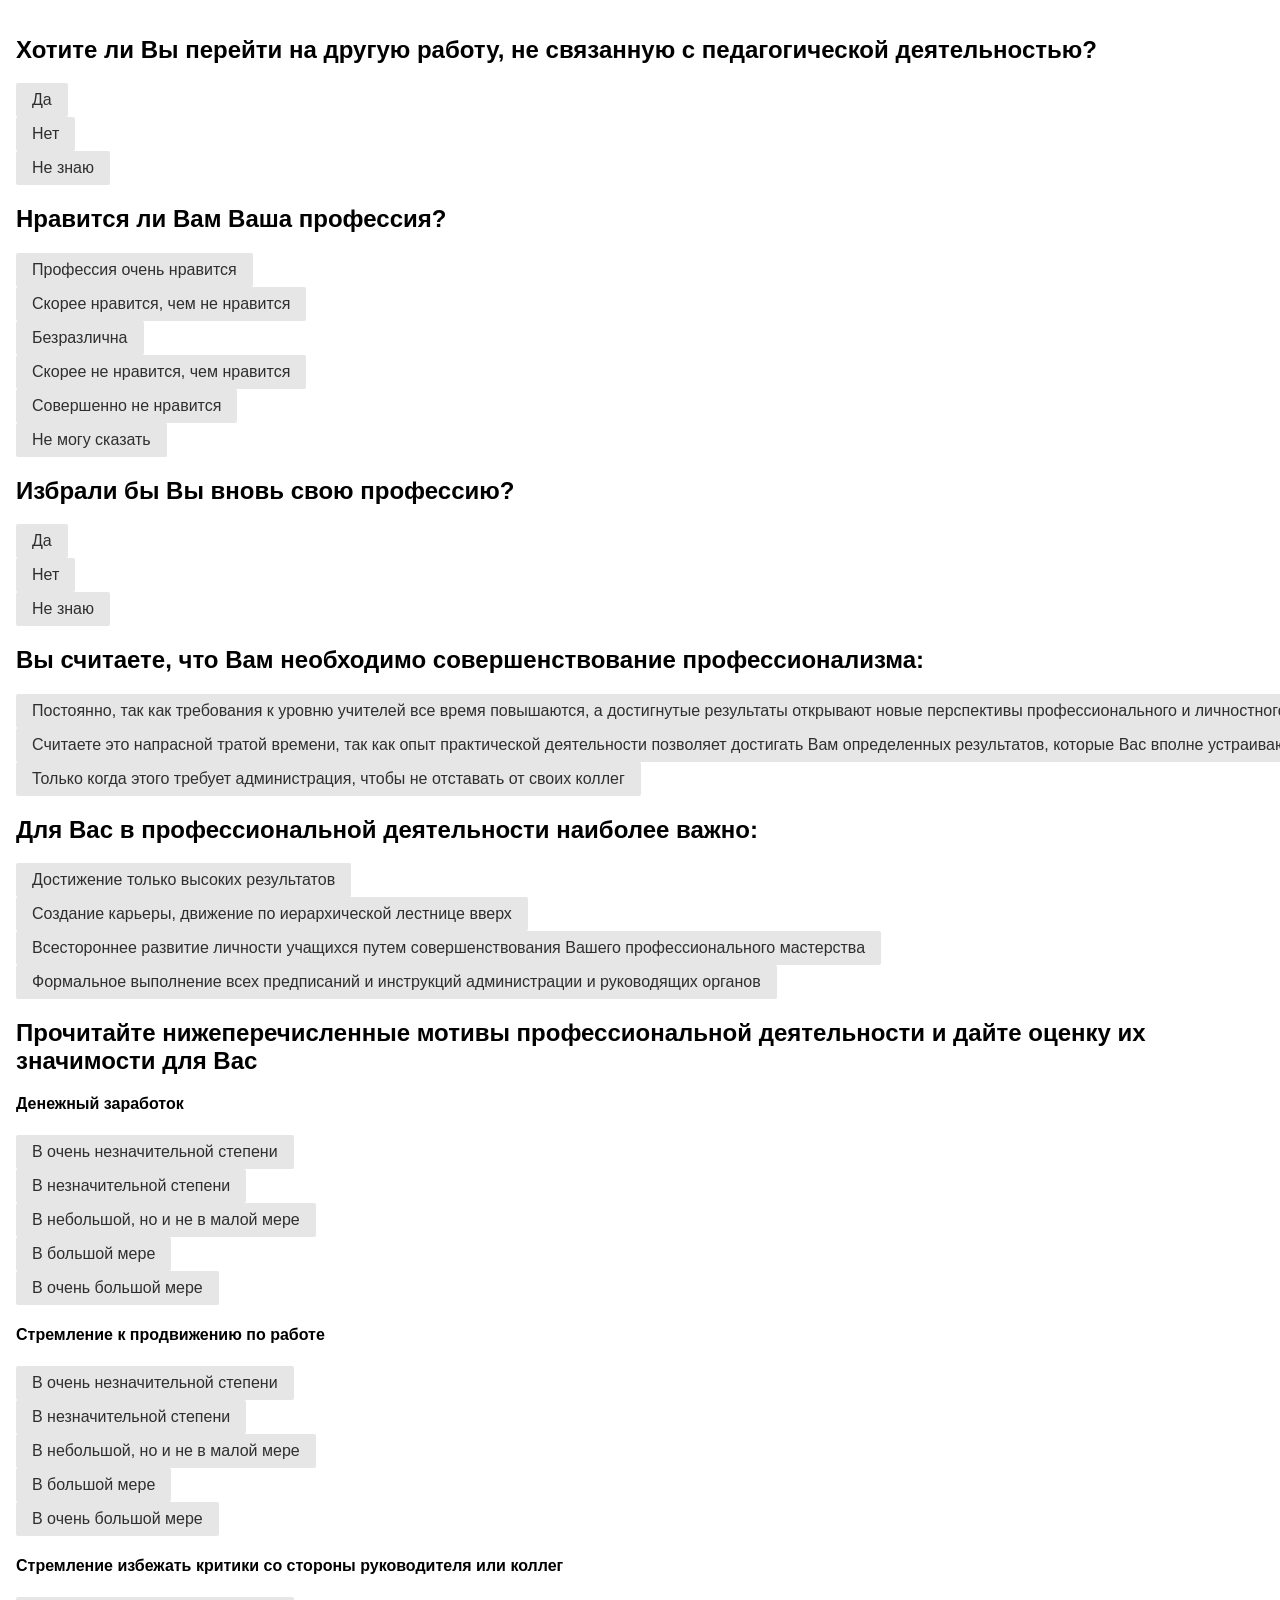
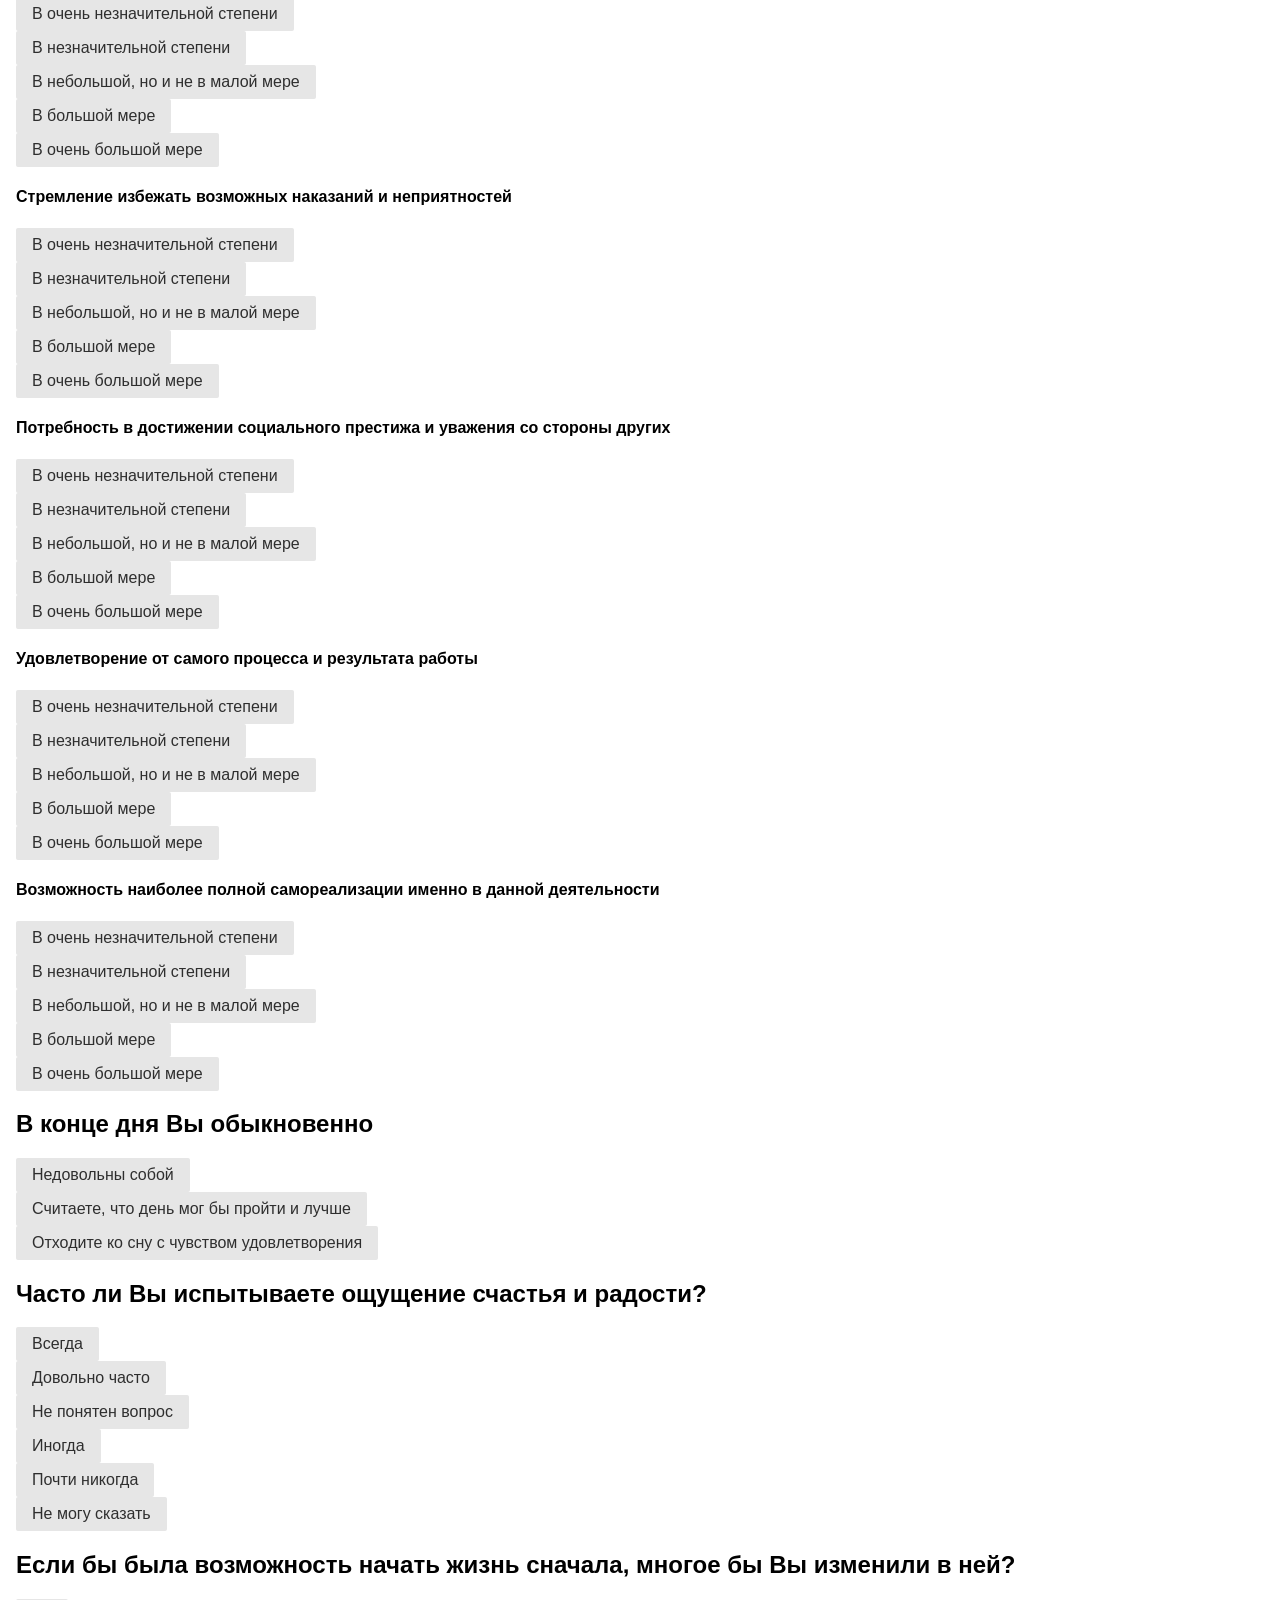
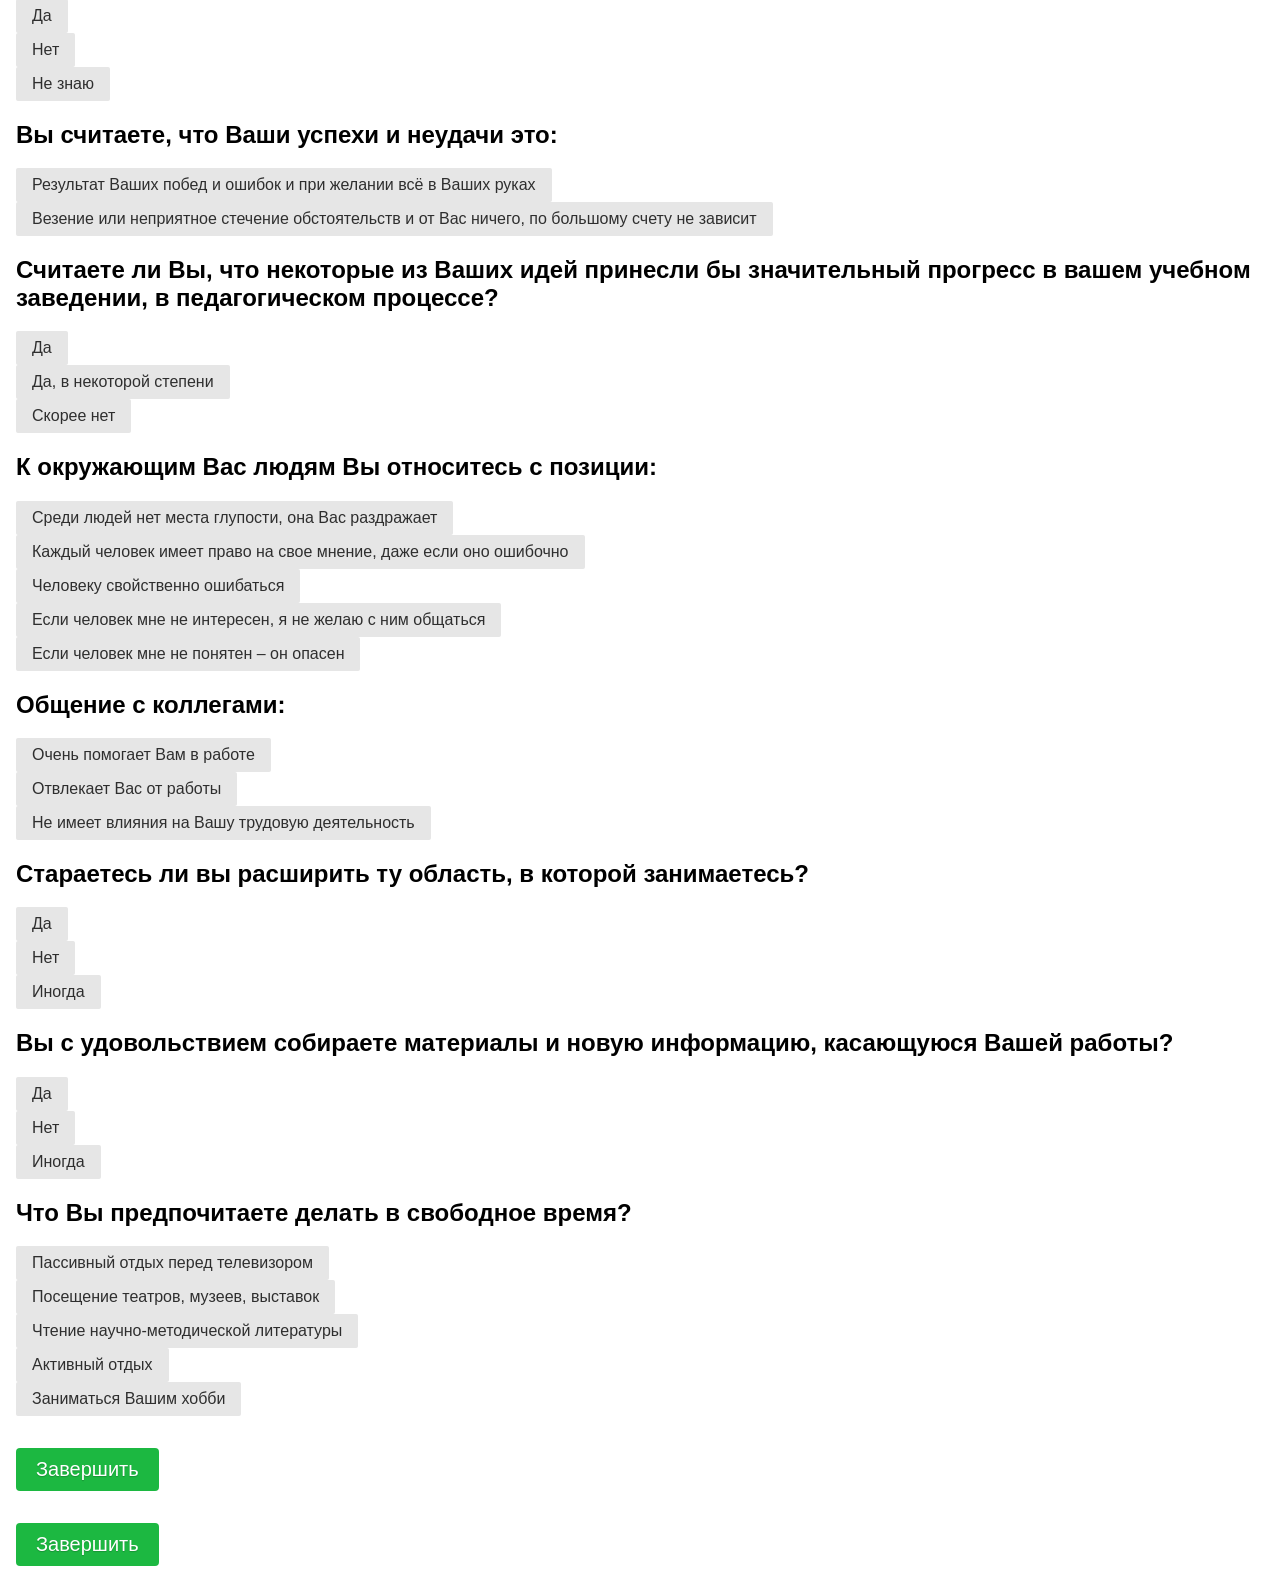
==== commit c2c7b6f1: "added finish button" ====
--- a/index.html
+++ b/index.html
@@ -1 +1 @@
-<!DOCTYPE html><html lang="en"><head><meta charset="utf-8"><title>the-test</title><meta name="viewport" content="width=device-width,initial-scale=1"><meta name="mobile-web-app-capable" content="yes"><meta name="apple-mobile-web-app-capable" content="yes"><link rel="apple-touch-icon" href="/assets/icons/apple-touch-icon.png"><link rel="manifest" href="/manifest.json"><meta name="theme-color" content="#673ab8"><link rel="shortcut icon" href="/favicon.ico"><style>html{-webkit-text-size-adjust:100%;line-height:1.15}body,button{margin:0}button{font-family:inherit;font-size:100%;line-height:1.15;overflow:visible;text-transform:none;-webkit-appearance:button}button::-moz-focus-inner{border-style:none;padding:0}button:-moz-focusring{outline:1px dotted ButtonText}html{font-family:sans-serif}.pure-button{-webkit-user-drag:none;box-sizing:border-box;cursor:pointer;display:inline-block;line-height:normal;text-align:center;-webkit-user-select:none;-ms-user-select:none;user-select:none;vertical-align:middle;white-space:nowrap}.pure-button::-moz-focus-inner{border:0;padding:0}.pure-button-group{letter-spacing:-.31em;text-rendering:optimizespeed;word-spacing:-.43em}.pure-button-group .pure-button{letter-spacing:normal;text-rendering:auto;vertical-align:top;word-spacing:normal}.pure-button{background-color:#e6e6e6;border:transparent;border-radius:2px;color:rgba(0,0,0,.8);font-family:inherit;font-size:100%;padding:.5em 1em;text-decoration:none}.pure-button:focus,.pure-button:hover{background-image:linear-gradient(transparent,rgba(0,0,0,.05) 40%,rgba(0,0,0,.1))}.pure-button:focus{outline:0}.pure-button:active{border-color:#000;box-shadow:inset 0 0 0 1px rgba(0,0,0,.15),inset 0 0 6px rgba(0,0,0,.2)}.pure-button-group .pure-button{border-radius:0;border-right:1px solid rgba(0,0,0,.2);margin:0}.pure-button-group .pure-button:first-child{border-bottom-left-radius:2px;border-top-left-radius:2px}.pure-button-group .pure-button:last-child{border-bottom-right-radius:2px;border-right:none;border-top-right-radius:2px}</style><link href="/bundle.3d1ce.css" rel="stylesheet" media="only x" onload="this.media='all'"><noscript><link rel="stylesheet" href="/bundle.3d1ce.css"></noscript></head><body><div><h2>Хотите ли Вы перейти на другую работу, не связанную с педагогической деятельностью?</h2><div><div><button class="pure-button">Да</button></div><div><button class="pure-button">Нет</button></div><div><button class="pure-button">Не знаю</button></div></div></div><div><h2>Нравится ли Вам Ваша профессия?</h2><div><div><button class="pure-button">Профессия очень нравится</button></div><div><button class="pure-button">Скорее нравится, чем не нравится</button></div><div><button class="pure-button">Безразлична</button></div><div><button class="pure-button">Скорее не нравится, чем нравится</button></div><div><button class="pure-button">Совершенно не нравится</button></div><div><button class="pure-button">Не могу сказать</button></div></div></div><div><h2>Избрали бы Вы вновь свою профессию?</h2><div><div><button class="pure-button">Да</button></div><div><button class="pure-button">Нет</button></div><div><button class="pure-button">Не знаю</button></div></div></div><div><h2>Вы считаете, что Вам необходимо совершенствование профессионализма:</h2><div><div><button class="pure-button">Постоянно, так как требования к уровню учителей все время повышаются, а достигнутые результаты открывают новые перспективы профессионального и личностного роста</button></div><div><button class="pure-button">Считаете это напрасной тратой времени, так как опыт практической деятельности позволяет достигать Вам определенных результатов, которые Вас вполне устраивают</button></div><div><button class="pure-button">Только когда этого требует администрация, чтобы не отставать от своих коллег</button></div></div></div><div><h2>Для Вас в профессиональной деятельности наиболее важно:</h2><div><div><button class="pure-button">Достижение только высоких результатов</button></div><div><button class="pure-button">Создание карьеры, движение по иерархической лестнице вверх</button></div><div><button class="pure-button">Всестороннее развитие личности учащихся путем совершенствования Вашего профессионального мастерства</button></div><div><button class="pure-button">Формальное выполнение всех предписаний и инструкций администрации и руководящих органов</button></div></div></div><div><h2>Прочитайте нижеперечисленные мотивы профессиональной деятельности и дайте оценку их значимости для Вас</h2><div><h4>Денежный заработок</h4><div class="pure-button-group" role="group"><div><button class="pure-button">В очень незначительной степени</button></div><div><button class="pure-button">В незначительной степени</button></div><div><button class="pure-button">В небольшой, но и не в малой мере</button></div><div><button class="pure-button">В большой мере</button></div><div><button class="pure-button">В очень большой мере</button></div></div></div><div><h4>Стремление к продвижению по работе</h4><div class="pure-button-group" role="group"><div><button class="pure-button">В очень незначительной степени</button></div><div><button class="pure-button">В незначительной степени</button></div><div><button class="pure-button">В небольшой, но и не в малой мере</button></div><div><button class="pure-button">В большой мере</button></div><div><button class="pure-button">В очень большой мере</button></div></div></div><div><h4>Стремление избежать критики со стороны руководителя или коллег</h4><div class="pure-button-group" role="group"><div><button class="pure-button">В очень незначительной степени</button></div><div><button class="pure-button">В незначительной степени</button></div><div><button class="pure-button">В небольшой, но и не в малой мере</button></div><div><button class="pure-button">В большой мере</button></div><div><button class="pure-button">В очень большой мере</button></div></div></div><div><h4>Стремление избежать возможных наказаний и неприятностей</h4><div class="pure-button-group" role="group"><div><button class="pure-button">В очень незначительной степени</button></div><div><button class="pure-button">В незначительной степени</button></div><div><button class="pure-button">В небольшой, но и не в малой мере</button></div><div><button class="pure-button">В большой мере</button></div><div><button class="pure-button">В очень большой мере</button></div></div></div><div><h4>Потребность в достижении социального престижа и уважения со стороны других</h4><div class="pure-button-group" role="group"><div><button class="pure-button">В очень незначительной степени</button></div><div><button class="pure-button">В незначительной степени</button></div><div><button class="pure-button">В небольшой, но и не в малой мере</button></div><div><button class="pure-button">В большой мере</button></div><div><button class="pure-button">В очень большой мере</button></div></div></div><div><h4>Удовлетворение от самого процесса и результата работы</h4><div class="pure-button-group" role="group"><div><button class="pure-button">В очень незначительной степени</button></div><div><button class="pure-button">В незначительной степени</button></div><div><button class="pure-button">В небольшой, но и не в малой мере</button></div><div><button class="pure-button">В большой мере</button></div><div><button class="pure-button">В очень большой мере</button></div></div></div><div><h4>Возможность наиболее полной самореализации именно в данной деятельности</h4><div class="pure-button-group" role="group"><div><button class="pure-button">В очень незначительной степени</button></div><div><button class="pure-button">В незначительной степени</button></div><div><button class="pure-button">В небольшой, но и не в малой мере</button></div><div><button class="pure-button">В большой мере</button></div><div><button class="pure-button">В очень большой мере</button></div></div></div></div><div><h2>В конце дня Вы обыкновенно</h2><div><div><button class="pure-button">Недовольны собой</button></div><div><button class="pure-button">Считаете, что день мог бы пройти и лучше</button></div><div><button class="pure-button">Отходите ко сну с чувством удовлетворения</button></div></div></div><div><h2>Часто ли Вы испытываете ощущение счастья и радости?</h2><div><div><button class="pure-button">Всегда</button></div><div><button class="pure-button">Довольно часто</button></div><div><button class="pure-button">Не понятен вопрос</button></div><div><button class="pure-button">Иногда</button></div><div><button class="pure-button">Почти никогда</button></div><div><button class="pure-button">Не могу сказать</button></div></div></div><div><h2>Если бы была возможность начать жизнь сначала, многое бы Вы изменили в ней?</h2><div><div><button class="pure-button">Да</button></div><div><button class="pure-button">Нет</button></div><div><button class="pure-button">Не знаю</button></div></div></div><div><h2>Вы считаете, что Ваши успехи и неудачи это:</h2><div><div><button class="pure-button">Результат Ваших побед и ошибок и при желании всё в Ваших руках</button></div><div><button class="pure-button">Везение или неприятное стечение обстоятельств и от Вас ничего, по большому счету не зависит</button></div></div></div><div><h2>Считаете ли Вы, что некоторые из Ваших идей принесли бы значительный прогресс в вашем учебном заведении, в педагогическом процессе?</h2><div><div><button class="pure-button">Да</button></div><div><button class="pure-button">Да, в некоторой степени</button></div><div><button class="pure-button">Скорее нет</button></div></div></div><div><h2>К окружающим Вас людям Вы относитесь с позиции:</h2><div><div><button class="pure-button">Среди людей нет места глупости, она Вас раздражает</button></div><div><button class="pure-button">Каждый человек имеет право на свое мнение, даже если оно ошибочно</button></div><div><button class="pure-button">Человеку свойственно ошибаться</button></div><div><button class="pure-button">Если человек мне не интересен, я не желаю с ним общаться</button></div><div><button class="pure-button">Если человек мне не понятен – он опасен</button></div></div></div><div><h2>Общение с коллегами:</h2><div><div><button class="pure-button">Очень помогает Вам в работе</button></div><div><button class="pure-button">Отвлекает Вас от работы</button></div><div><button class="pure-button">Не имеет влияния на Вашу трудовую деятельность</button></div></div></div><div><h2>Стараетесь ли вы расширить ту область, в которой занимаетесь?</h2><div><div><button class="pure-button">Да</button></div><div><button class="pure-button">Нет</button></div><div><button class="pure-button">Иногда</button></div></div></div><div><h2>Вы с удовольствием собираете материалы и новую информацию, касающуюся Вашей работы?</h2><div><div><button class="pure-button">Да</button></div><div><button class="pure-button">Нет</button></div><div><button class="pure-button">Иногда</button></div></div></div><div><h2>Что Вы предпочитаете делать в свободное время?</h2><div><div><button class="pure-button">Пассивный отдых перед телевизором</button></div><div><button class="pure-button">Посещение театров, музеев, выставок</button></div><div><button class="pure-button">Чтение научно-методической литературы</button></div><div><button class="pure-button">Активный отдых</button></div><div><button class="pure-button">Заниматься Вашим хобби</button></div></div></div><script type="__PREACT_CLI_DATA__">%7B%22preRenderData%22:%7B%22url%22:%22/%22%7D%7D</script><script crossorigin="anonymous" src="/bundle.757d2.esm.js" type="module"></script><script nomodule="" src="/polyfills.93ff7.js"></script><script nomodule="" defer="defer" src="/bundle.110f0.js"></script></body></html>+<!DOCTYPE html><html lang="en"><head><meta charset="utf-8"><title>the-test</title><meta name="viewport" content="width=device-width,initial-scale=1"><meta name="mobile-web-app-capable" content="yes"><meta name="apple-mobile-web-app-capable" content="yes"><link rel="apple-touch-icon" href="/assets/icons/apple-touch-icon.png"><link rel="manifest" href="/manifest.json"><meta name="theme-color" content="#673ab8"><link rel="shortcut icon" href="/favicon.ico"><style>html{-webkit-text-size-adjust:100%;line-height:1.15}body,button{margin:0}button{font-family:inherit;font-size:100%;line-height:1.15;overflow:visible;text-transform:none;-webkit-appearance:button}button::-moz-focus-inner{border-style:none;padding:0}button:-moz-focusring{outline:1px dotted ButtonText}html{font-family:sans-serif}.pure-button{-webkit-user-drag:none;box-sizing:border-box;cursor:pointer;display:inline-block;line-height:normal;text-align:center;-webkit-user-select:none;-ms-user-select:none;user-select:none;vertical-align:middle;white-space:nowrap}.pure-button::-moz-focus-inner{border:0;padding:0}.pure-button-group{letter-spacing:-.31em;text-rendering:optimizespeed;word-spacing:-.43em}.pure-button-group .pure-button{letter-spacing:normal;text-rendering:auto;vertical-align:top;word-spacing:normal}.pure-button{background-color:#e6e6e6;border:transparent;border-radius:2px;color:rgba(0,0,0,.8);font-family:inherit;font-size:100%;padding:.5em 1em;text-decoration:none}.pure-button:focus,.pure-button:hover{background-image:linear-gradient(transparent,rgba(0,0,0,.05) 40%,rgba(0,0,0,.1))}.pure-button:focus{outline:0}.pure-button:active{border-color:#000;box-shadow:inset 0 0 0 1px rgba(0,0,0,.15),inset 0 0 6px rgba(0,0,0,.2)}.pure-button-group .pure-button{border-radius:0;border-right:1px solid rgba(0,0,0,.2);margin:0}.pure-button-group .pure-button:first-child{border-bottom-left-radius:2px;border-top-left-radius:2px}.pure-button-group .pure-button:last-child{border-bottom-right-radius:2px;border-right:none;border-top-right-radius:2px}body{padding:16px}.button-xlarge{font-size:125%}.button-success{border-radius:4px;color:#fff;text-shadow:0 1px 1px rgba(0,0,0,.2);background:#1cb841}.button-finish{margin-top:32px}</style><link href="/bundle.1a006.css" rel="stylesheet" media="only x" onload="this.media='all'"><noscript><link rel="stylesheet" href="/bundle.1a006.css"></noscript></head><body><div><div><h2>Хотите ли Вы перейти на другую работу, не связанную с педагогической деятельностью?</h2><div><div><button class="pure-button">Да</button></div><div><button class="pure-button">Нет</button></div><div><button class="pure-button">Не знаю</button></div></div></div><div><h2>Нравится ли Вам Ваша профессия?</h2><div><div><button class="pure-button">Профессия очень нравится</button></div><div><button class="pure-button">Скорее нравится, чем не нравится</button></div><div><button class="pure-button">Безразлична</button></div><div><button class="pure-button">Скорее не нравится, чем нравится</button></div><div><button class="pure-button">Совершенно не нравится</button></div><div><button class="pure-button">Не могу сказать</button></div></div></div><div><h2>Избрали бы Вы вновь свою профессию?</h2><div><div><button class="pure-button">Да</button></div><div><button class="pure-button">Нет</button></div><div><button class="pure-button">Не знаю</button></div></div></div><div><h2>Вы считаете, что Вам необходимо совершенствование профессионализма:</h2><div><div><button class="pure-button">Постоянно, так как требования к уровню учителей все время повышаются, а достигнутые результаты открывают новые перспективы профессионального и личностного роста</button></div><div><button class="pure-button">Считаете это напрасной тратой времени, так как опыт практической деятельности позволяет достигать Вам определенных результатов, которые Вас вполне устраивают</button></div><div><button class="pure-button">Только когда этого требует администрация, чтобы не отставать от своих коллег</button></div></div></div><div><h2>Для Вас в профессиональной деятельности наиболее важно:</h2><div><div><button class="pure-button">Достижение только высоких результатов</button></div><div><button class="pure-button">Создание карьеры, движение по иерархической лестнице вверх</button></div><div><button class="pure-button">Всестороннее развитие личности учащихся путем совершенствования Вашего профессионального мастерства</button></div><div><button class="pure-button">Формальное выполнение всех предписаний и инструкций администрации и руководящих органов</button></div></div></div><div><h2>Прочитайте нижеперечисленные мотивы профессиональной деятельности и дайте оценку их значимости для Вас</h2><div><h4>Денежный заработок</h4><div class="pure-button-group" role="group"><div><button class="pure-button">В очень незначительной степени</button></div><div><button class="pure-button">В незначительной степени</button></div><div><button class="pure-button">В небольшой, но и не в малой мере</button></div><div><button class="pure-button">В большой мере</button></div><div><button class="pure-button">В очень большой мере</button></div></div></div><div><h4>Стремление к продвижению по работе</h4><div class="pure-button-group" role="group"><div><button class="pure-button">В очень незначительной степени</button></div><div><button class="pure-button">В незначительной степени</button></div><div><button class="pure-button">В небольшой, но и не в малой мере</button></div><div><button class="pure-button">В большой мере</button></div><div><button class="pure-button">В очень большой мере</button></div></div></div><div><h4>Стремление избежать критики со стороны руководителя или коллег</h4><div class="pure-button-group" role="group"><div><button class="pure-button">В очень незначительной степени</button></div><div><button class="pure-button">В незначительной степени</button></div><div><button class="pure-button">В небольшой, но и не в малой мере</button></div><div><button class="pure-button">В большой мере</button></div><div><button class="pure-button">В очень большой мере</button></div></div></div><div><h4>Стремление избежать возможных наказаний и неприятностей</h4><div class="pure-button-group" role="group"><div><button class="pure-button">В очень незначительной степени</button></div><div><button class="pure-button">В незначительной степени</button></div><div><button class="pure-button">В небольшой, но и не в малой мере</button></div><div><button class="pure-button">В большой мере</button></div><div><button class="pure-button">В очень большой мере</button></div></div></div><div><h4>Потребность в достижении социального престижа и уважения со стороны других</h4><div class="pure-button-group" role="group"><div><button class="pure-button">В очень незначительной степени</button></div><div><button class="pure-button">В незначительной степени</button></div><div><button class="pure-button">В небольшой, но и не в малой мере</button></div><div><button class="pure-button">В большой мере</button></div><div><button class="pure-button">В очень большой мере</button></div></div></div><div><h4>Удовлетворение от самого процесса и результата работы</h4><div class="pure-button-group" role="group"><div><button class="pure-button">В очень незначительной степени</button></div><div><button class="pure-button">В незначительной степени</button></div><div><button class="pure-button">В небольшой, но и не в малой мере</button></div><div><button class="pure-button">В большой мере</button></div><div><button class="pure-button">В очень большой мере</button></div></div></div><div><h4>Возможность наиболее полной самореализации именно в данной деятельности</h4><div class="pure-button-group" role="group"><div><button class="pure-button">В очень незначительной степени</button></div><div><button class="pure-button">В незначительной степени</button></div><div><button class="pure-button">В небольшой, но и не в малой мере</button></div><div><button class="pure-button">В большой мере</button></div><div><button class="pure-button">В очень большой мере</button></div></div></div></div><div><h2>В конце дня Вы обыкновенно</h2><div><div><button class="pure-button">Недовольны собой</button></div><div><button class="pure-button">Считаете, что день мог бы пройти и лучше</button></div><div><button class="pure-button">Отходите ко сну с чувством удовлетворения</button></div></div></div><div><h2>Часто ли Вы испытываете ощущение счастья и радости?</h2><div><div><button class="pure-button">Всегда</button></div><div><button class="pure-button">Довольно часто</button></div><div><button class="pure-button">Не понятен вопрос</button></div><div><button class="pure-button">Иногда</button></div><div><button class="pure-button">Почти никогда</button></div><div><button class="pure-button">Не могу сказать</button></div></div></div><div><h2>Если бы была возможность начать жизнь сначала, многое бы Вы изменили в ней?</h2><div><div><button class="pure-button">Да</button></div><div><button class="pure-button">Нет</button></div><div><button class="pure-button">Не знаю</button></div></div></div><div><h2>Вы считаете, что Ваши успехи и неудачи это:</h2><div><div><button class="pure-button">Результат Ваших побед и ошибок и при желании всё в Ваших руках</button></div><div><button class="pure-button">Везение или неприятное стечение обстоятельств и от Вас ничего, по большому счету не зависит</button></div></div></div><div><h2>Считаете ли Вы, что некоторые из Ваших идей принесли бы значительный прогресс в вашем учебном заведении, в педагогическом процессе?</h2><div><div><button class="pure-button">Да</button></div><div><button class="pure-button">Да, в некоторой степени</button></div><div><button class="pure-button">Скорее нет</button></div></div></div><div><h2>К окружающим Вас людям Вы относитесь с позиции:</h2><div><div><button class="pure-button">Среди людей нет места глупости, она Вас раздражает</button></div><div><button class="pure-button">Каждый человек имеет право на свое мнение, даже если оно ошибочно</button></div><div><button class="pure-button">Человеку свойственно ошибаться</button></div><div><button class="pure-button">Если человек мне не интересен, я не желаю с ним общаться</button></div><div><button class="pure-button">Если человек мне не понятен – он опасен</button></div></div></div><div><h2>Общение с коллегами:</h2><div><div><button class="pure-button">Очень помогает Вам в работе</button></div><div><button class="pure-button">Отвлекает Вас от работы</button></div><div><button class="pure-button">Не имеет влияния на Вашу трудовую деятельность</button></div></div></div><div><h2>Стараетесь ли вы расширить ту область, в которой занимаетесь?</h2><div><div><button class="pure-button">Да</button></div><div><button class="pure-button">Нет</button></div><div><button class="pure-button">Иногда</button></div></div></div><div><h2>Вы с удовольствием собираете материалы и новую информацию, касающуюся Вашей работы?</h2><div><div><button class="pure-button">Да</button></div><div><button class="pure-button">Нет</button></div><div><button class="pure-button">Иногда</button></div></div></div><div><h2>Что Вы предпочитаете делать в свободное время?</h2><div><div><button class="pure-button">Пассивный отдых перед телевизором</button></div><div><button class="pure-button">Посещение театров, музеев, выставок</button></div><div><button class="pure-button">Чтение научно-методической литературы</button></div><div><button class="pure-button">Активный отдых</button></div><div><button class="pure-button">Заниматься Вашим хобби</button></div></div></div></div><div><button class="button-xlarge pure-button button-success button-finish">Завершить</button></div><script type="__PREACT_CLI_DATA__">%7B%22preRenderData%22:%7B%22url%22:%22/%22%7D%7D</script><script crossorigin="anonymous" src="/bundle.7dca6.esm.js" type="module"></script><script nomodule="" src="/polyfills.93ff7.js"></script><script nomodule="" defer="defer" src="/bundle.423c4.js"></script></body></html>
--- a/bundle.1a006.css
+++ b/bundle.1a006.css
@@ -0,0 +1,11 @@
+/*!
+Pure v3.0.0
+Copyright 2013 Yahoo!
+Licensed under the BSD License.
+https://github.com/pure-css/pure/blob/master/LICENSE
+*/
+/*!
+normalize.css v | MIT License | https://necolas.github.io/normalize.css/
+Copyright (c) Nicolas Gallagher and Jonathan Neal
+*/
+/*! normalize.css v8.0.1 | MIT License | github.com/necolas/normalize.css */html{-webkit-text-size-adjust:100%;line-height:1.15}body{margin:0}main{display:block}h1{font-size:2em;margin:.67em 0}hr{box-sizing:content-box;height:0;overflow:visible}pre{font-family:monospace,monospace;font-size:1em}a{background-color:transparent}abbr[title]{border-bottom:none;text-decoration:underline;-webkit-text-decoration:underline dotted;text-decoration:underline dotted}b,strong{font-weight:bolder}code,kbd,samp{font-family:monospace,monospace;font-size:1em}small{font-size:80%}sub,sup{font-size:75%;line-height:0;position:relative;vertical-align:baseline}sub{bottom:-.25em}sup{top:-.5em}img{border-style:none}button,input,optgroup,select,textarea{font-family:inherit;font-size:100%;line-height:1.15;margin:0}button,input{overflow:visible}button,select{text-transform:none}[type=button],[type=reset],[type=submit],button{-webkit-appearance:button}[type=button]::-moz-focus-inner,[type=reset]::-moz-focus-inner,[type=submit]::-moz-focus-inner,button::-moz-focus-inner{border-style:none;padding:0}[type=button]:-moz-focusring,[type=reset]:-moz-focusring,[type=submit]:-moz-focusring,button:-moz-focusring{outline:1px dotted ButtonText}fieldset{padding:.35em .75em .625em}legend{box-sizing:border-box;color:inherit;display:table;max-width:100%;padding:0;white-space:normal}progress{vertical-align:baseline}textarea{overflow:auto}[type=checkbox],[type=radio]{box-sizing:border-box;padding:0}[type=number]::-webkit-inner-spin-button,[type=number]::-webkit-outer-spin-button{height:auto}[type=search]{-webkit-appearance:textfield;outline-offset:-2px}[type=search]::-webkit-search-decoration{-webkit-appearance:none}::-webkit-file-upload-button{-webkit-appearance:button;font:inherit}details{display:block}summary{display:list-item}[hidden],template{display:none}html{font-family:sans-serif}.hidden,[hidden]{display:none!important}.pure-img{display:block;height:auto;max-width:100%}.pure-g{-ms-flex-line-pack:start;align-content:flex-start;display:-ms-flexbox;display:flex;-ms-flex-flow:row wrap;flex-flow:row wrap}.pure-u{display:inline-block;vertical-align:top}.pure-u-1,.pure-u-1-1,.pure-u-1-12,.pure-u-1-2,.pure-u-1-24,.pure-u-1-3,.pure-u-1-4,.pure-u-1-5,.pure-u-1-6,.pure-u-1-8,.pure-u-10-24,.pure-u-11-12,.pure-u-11-24,.pure-u-12-24,.pure-u-13-24,.pure-u-14-24,.pure-u-15-24,.pure-u-16-24,.pure-u-17-24,.pure-u-18-24,.pure-u-19-24,.pure-u-2-24,.pure-u-2-3,.pure-u-2-5,.pure-u-20-24,.pure-u-21-24,.pure-u-22-24,.pure-u-23-24,.pure-u-24-24,.pure-u-3-24,.pure-u-3-4,.pure-u-3-5,.pure-u-3-8,.pure-u-4-24,.pure-u-4-5,.pure-u-5-12,.pure-u-5-24,.pure-u-5-5,.pure-u-5-6,.pure-u-5-8,.pure-u-6-24,.pure-u-7-12,.pure-u-7-24,.pure-u-7-8,.pure-u-8-24,.pure-u-9-24{display:inline-block;letter-spacing:normal;text-rendering:auto;vertical-align:top;word-spacing:normal}.pure-u-1-24{width:4.1667%}.pure-u-1-12,.pure-u-2-24{width:8.3333%}.pure-u-1-8,.pure-u-3-24{width:12.5%}.pure-u-1-6,.pure-u-4-24{width:16.6667%}.pure-u-1-5{width:20%}.pure-u-5-24{width:20.8333%}.pure-u-1-4,.pure-u-6-24{width:25%}.pure-u-7-24{width:29.1667%}.pure-u-1-3,.pure-u-8-24{width:33.3333%}.pure-u-3-8,.pure-u-9-24{width:37.5%}.pure-u-2-5{width:40%}.pure-u-10-24,.pure-u-5-12{width:41.6667%}.pure-u-11-24{width:45.8333%}.pure-u-1-2,.pure-u-12-24{width:50%}.pure-u-13-24{width:54.1667%}.pure-u-14-24,.pure-u-7-12{width:58.3333%}.pure-u-3-5{width:60%}.pure-u-15-24,.pure-u-5-8{width:62.5%}.pure-u-16-24,.pure-u-2-3{width:66.6667%}.pure-u-17-24{width:70.8333%}.pure-u-18-24,.pure-u-3-4{width:75%}.pure-u-19-24{width:79.1667%}.pure-u-4-5{width:80%}.pure-u-20-24,.pure-u-5-6{width:83.3333%}.pure-u-21-24,.pure-u-7-8{width:87.5%}.pure-u-11-12,.pure-u-22-24{width:91.6667%}.pure-u-23-24{width:95.8333%}.pure-u-1,.pure-u-1-1,.pure-u-24-24,.pure-u-5-5{width:100%}.pure-button{-webkit-user-drag:none;box-sizing:border-box;cursor:pointer;display:inline-block;line-height:normal;text-align:center;-webkit-user-select:none;-ms-user-select:none;user-select:none;vertical-align:middle;white-space:nowrap}.pure-button::-moz-focus-inner{border:0;padding:0}.pure-button-group{letter-spacing:-.31em;text-rendering:optimizespeed}.opera-only :-o-prefocus,.pure-button-group{word-spacing:-.43em}.pure-button-group .pure-button{letter-spacing:normal;text-rendering:auto;vertical-align:top;word-spacing:normal}.pure-button{background-color:#e6e6e6;border:transparent;border-radius:2px;color:rgba(0,0,0,.8);font-family:inherit;font-size:100%;padding:.5em 1em;text-decoration:none}.pure-button-hover,.pure-button:focus,.pure-button:hover{background-image:linear-gradient(transparent,rgba(0,0,0,.05) 40%,rgba(0,0,0,.1))}.pure-button:focus{outline:0}.pure-button-active,.pure-button:active{border-color:#000;box-shadow:inset 0 0 0 1px rgba(0,0,0,.15),inset 0 0 6px rgba(0,0,0,.2)}.pure-button-disabled,.pure-button-disabled:active,.pure-button-disabled:focus,.pure-button-disabled:hover,.pure-button[disabled]{background-image:none;border:none;box-shadow:none;cursor:not-allowed;opacity:.4;pointer-events:none}.pure-button-hidden{display:none}.pure-button-primary,.pure-button-selected,a.pure-button-primary,a.pure-button-selected{background-color:#0078e7;color:#fff}.pure-button-group .pure-button{border-radius:0;border-right:1px solid rgba(0,0,0,.2);margin:0}.pure-button-group .pure-button:first-child{border-bottom-left-radius:2px;border-top-left-radius:2px}.pure-button-group .pure-button:last-child{border-bottom-right-radius:2px;border-right:none;border-top-right-radius:2px}.pure-form input[type=color],.pure-form input[type=date],.pure-form input[type=datetime-local],.pure-form input[type=datetime],.pure-form input[type=email],.pure-form input[type=month],.pure-form input[type=number],.pure-form input[type=password],.pure-form input[type=search],.pure-form input[type=tel],.pure-form input[type=text],.pure-form input[type=time],.pure-form input[type=url],.pure-form input[type=week],.pure-form select,.pure-form textarea{border:1px solid #ccc;border-radius:4px;box-shadow:inset 0 1px 3px #ddd;box-sizing:border-box;display:inline-block;padding:.5em .6em;vertical-align:middle}.pure-form input:not([type]){border:1px solid #ccc;border-radius:4px;box-shadow:inset 0 1px 3px #ddd;box-sizing:border-box;display:inline-block;padding:.5em .6em}.pure-form input[type=color]{padding:.2em .5em}.pure-form input:not([type]):focus,.pure-form input[type=color]:focus,.pure-form input[type=date]:focus,.pure-form input[type=datetime-local]:focus,.pure-form input[type=datetime]:focus,.pure-form input[type=email]:focus,.pure-form input[type=month]:focus,.pure-form input[type=number]:focus,.pure-form input[type=password]:focus,.pure-form input[type=search]:focus,.pure-form input[type=tel]:focus,.pure-form input[type=text]:focus,.pure-form input[type=time]:focus,.pure-form input[type=url]:focus,.pure-form input[type=week]:focus,.pure-form select:focus,.pure-form textarea:focus{border-color:#129fea;outline:0}.pure-form input[type=checkbox]:focus,.pure-form input[type=file]:focus,.pure-form input[type=radio]:focus{outline:thin solid #129fea;outline:1px auto #129fea}.pure-form .pure-checkbox,.pure-form .pure-radio{display:block;margin:.5em 0}.pure-form input:not([type])[disabled],.pure-form input[type=color][disabled],.pure-form input[type=date][disabled],.pure-form input[type=datetime-local][disabled],.pure-form input[type=datetime][disabled],.pure-form input[type=email][disabled],.pure-form input[type=month][disabled],.pure-form input[type=number][disabled],.pure-form input[type=password][disabled],.pure-form input[type=search][disabled],.pure-form input[type=tel][disabled],.pure-form input[type=text][disabled],.pure-form input[type=time][disabled],.pure-form input[type=url][disabled],.pure-form input[type=week][disabled],.pure-form select[disabled],.pure-form textarea[disabled]{background-color:#eaeded;color:#cad2d3;cursor:not-allowed}.pure-form input[readonly],.pure-form select[readonly],.pure-form textarea[readonly]{background-color:#eee;border-color:#ccc;color:#777}.pure-form input:focus:invalid,.pure-form select:focus:invalid,.pure-form textarea:focus:invalid{border-color:#e9322d;color:#b94a48}.pure-form input[type=checkbox]:focus:invalid:focus,.pure-form input[type=file]:focus:invalid:focus,.pure-form input[type=radio]:focus:invalid:focus{outline-color:#e9322d}.pure-form select{background-color:#fff;border:1px solid #ccc;height:2.25em}.pure-form select[multiple]{height:auto}.pure-form label{margin:.5em 0 .2em}.pure-form fieldset{border:0;margin:0;padding:.35em 0 .75em}.pure-form legend{border-bottom:1px solid #e5e5e5;color:#333;display:block;margin-bottom:.3em;padding:.3em 0;width:100%}.pure-form-stacked input:not([type]),.pure-form-stacked input[type=color],.pure-form-stacked input[type=date],.pure-form-stacked input[type=datetime-local],.pure-form-stacked input[type=datetime],.pure-form-stacked input[type=email],.pure-form-stacked input[type=file],.pure-form-stacked input[type=month],.pure-form-stacked input[type=number],.pure-form-stacked input[type=password],.pure-form-stacked input[type=search],.pure-form-stacked input[type=tel],.pure-form-stacked input[type=text],.pure-form-stacked input[type=time],.pure-form-stacked input[type=url],.pure-form-stacked input[type=week],.pure-form-stacked label,.pure-form-stacked select,.pure-form-stacked textarea{display:block;margin:.25em 0}.pure-form-aligned input,.pure-form-aligned select,.pure-form-aligned textarea,.pure-form-message-inline{display:inline-block;vertical-align:middle}.pure-form-aligned textarea{vertical-align:top}.pure-form-aligned .pure-control-group{margin-bottom:.5em}.pure-form-aligned .pure-control-group label{display:inline-block;margin:0 1em 0 0;text-align:right;vertical-align:middle;width:10em}.pure-form-aligned .pure-controls{margin:1.5em 0 0 11em}.pure-form .pure-input-rounded,.pure-form input.pure-input-rounded{border-radius:2em;padding:.5em 1em}.pure-form .pure-group fieldset{margin-bottom:10px}.pure-form .pure-group input,.pure-form .pure-group textarea{border-radius:0;display:block;margin:0 0 -1px;padding:10px;position:relative;top:-1px}.pure-form .pure-group input:focus,.pure-form .pure-group textarea:focus{z-index:3}.pure-form .pure-group input:first-child,.pure-form .pure-group textarea:first-child{border-radius:4px 4px 0 0;margin:0;top:1px}.pure-form .pure-group input:first-child:last-child,.pure-form .pure-group textarea:first-child:last-child{border-radius:4px;margin:0;top:1px}.pure-form .pure-group input:last-child,.pure-form .pure-group textarea:last-child{border-radius:0 0 4px 4px;margin:0;top:-2px}.pure-form .pure-group button{margin:.35em 0}.pure-form .pure-input-1{width:100%}.pure-form .pure-input-3-4{width:75%}.pure-form .pure-input-2-3{width:66%}.pure-form .pure-input-1-2{width:50%}.pure-form .pure-input-1-3{width:33%}.pure-form .pure-input-1-4{width:25%}.pure-form-message-inline{color:#666;display:inline-block;font-size:.875em;padding-left:.3em;vertical-align:middle}.pure-form-message{color:#666;display:block;font-size:.875em}@media only screen and (max-width:480px){.pure-form button[type=submit]{margin:.7em 0 0}.pure-form input:not([type]),.pure-form input[type=color],.pure-form input[type=date],.pure-form input[type=datetime-local],.pure-form input[type=datetime],.pure-form input[type=email],.pure-form input[type=month],.pure-form input[type=number],.pure-form input[type=password],.pure-form input[type=search],.pure-form input[type=tel],.pure-form input[type=text],.pure-form input[type=time],.pure-form input[type=url],.pure-form input[type=week],.pure-form label{display:block;margin-bottom:.3em}.pure-group input:not([type]),.pure-group input[type=color],.pure-group input[type=date],.pure-group input[type=datetime-local],.pure-group input[type=datetime],.pure-group input[type=email],.pure-group input[type=month],.pure-group input[type=number],.pure-group input[type=password],.pure-group input[type=search],.pure-group input[type=tel],.pure-group input[type=text],.pure-group input[type=time],.pure-group input[type=url],.pure-group input[type=week]{margin-bottom:0}.pure-form-aligned .pure-control-group label{display:block;margin-bottom:.3em;text-align:left;width:100%}.pure-form-aligned .pure-controls{margin:1.5em 0 0}.pure-form-message,.pure-form-message-inline{display:block;font-size:.75em;padding:.2em 0 .8em}}.pure-menu{box-sizing:border-box}.pure-menu-fixed{left:0;position:fixed;top:0;z-index:3}.pure-menu-item,.pure-menu-list{position:relative}.pure-menu-list{list-style:none;margin:0;padding:0}.pure-menu-item{height:100%;margin:0;padding:0}.pure-menu-heading,.pure-menu-link{display:block;text-decoration:none;white-space:nowrap}.pure-menu-horizontal{white-space:nowrap;width:100%}.pure-menu-horizontal .pure-menu-list{display:inline-block}.pure-menu-horizontal .pure-menu-heading,.pure-menu-horizontal .pure-menu-item,.pure-menu-horizontal .pure-menu-separator{display:inline-block;vertical-align:middle}.pure-menu-item .pure-menu-item{display:block}.pure-menu-children{display:none;left:100%;margin:0;padding:0;position:absolute;top:0;z-index:3}.pure-menu-horizontal .pure-menu-children{left:0;top:auto;width:inherit}.pure-menu-active>.pure-menu-children,.pure-menu-allow-hover:hover>.pure-menu-children{display:block;position:absolute}.pure-menu-has-children>.pure-menu-link:after{content:"\25B8";font-size:small;padding-left:.5em}.pure-menu-horizontal .pure-menu-has-children>.pure-menu-link:after{content:"\25BE"}.pure-menu-scrollable{overflow-x:hidden;overflow-y:scroll}.pure-menu-scrollable .pure-menu-list{display:block}.pure-menu-horizontal.pure-menu-scrollable .pure-menu-list{display:inline-block}.pure-menu-horizontal.pure-menu-scrollable{overflow-x:auto;overflow-y:hidden;padding:.5em 0;white-space:nowrap}.pure-menu-horizontal .pure-menu-children .pure-menu-separator,.pure-menu-separator{background-color:#ccc;height:1px;margin:.3em 0}.pure-menu-horizontal .pure-menu-separator{height:1.3em;margin:0 .3em;width:1px}.pure-menu-horizontal .pure-menu-children .pure-menu-separator{display:block;width:auto}.pure-menu-heading{color:#565d64;text-transform:uppercase}.pure-menu-link{color:#777}.pure-menu-children{background-color:#fff}.pure-menu-heading,.pure-menu-link{padding:.5em 1em}.pure-menu-disabled{opacity:.5}.pure-menu-disabled .pure-menu-link:hover{background-color:transparent;cursor:default}.pure-menu-active>.pure-menu-link,.pure-menu-link:focus,.pure-menu-link:hover{background-color:#eee}.pure-menu-selected>.pure-menu-link,.pure-menu-selected>.pure-menu-link:visited{color:#000}.pure-table{border:1px solid #cbcbcb;border-collapse:collapse;border-spacing:0;empty-cells:show}.pure-table caption{color:#000;font:italic 85%/1 arial,sans-serif;padding:1em 0;text-align:center}.pure-table td,.pure-table th{border-bottom-width:0;border-left:1px solid #cbcbcb;border-right-width:0;border-top-width:0;font-size:inherit;margin:0;overflow:visible;padding:.5em 1em}.pure-table thead{background-color:#e0e0e0;color:#000;text-align:left;vertical-align:bottom}.pure-table td{background-color:transparent}.pure-table-odd td,.pure-table-striped tr:nth-child(2n-1) td{background-color:#f2f2f2}.pure-table-bordered td{border-bottom:1px solid #cbcbcb}.pure-table-bordered tbody>tr:last-child>td{border-bottom-width:0}.pure-table-horizontal td,.pure-table-horizontal th{border-width:0 0 1px;border-bottom:1px solid #cbcbcb}.pure-table-horizontal tbody>tr:last-child>td{border-bottom-width:0}body{padding:16px}.button-xlarge{font-size:125%}.button-error,.button-secondary,.button-success,.button-warning{border-radius:4px;color:#fff;text-shadow:0 1px 1px rgba(0,0,0,.2)}.button-success{background:#1cb841}.button-finish{margin-top:32px}.incomplete-error{color:crimson}
--- a/bundle.1a006.css
+++ b/bundle.1a006.css
@@ -0,0 +1,11 @@
+/*!
+Pure v3.0.0
+Copyright 2013 Yahoo!
+Licensed under the BSD License.
+https://github.com/pure-css/pure/blob/master/LICENSE
+*/
+/*!
+normalize.css v | MIT License | https://necolas.github.io/normalize.css/
+Copyright (c) Nicolas Gallagher and Jonathan Neal
+*/
+/*! normalize.css v8.0.1 | MIT License | github.com/necolas/normalize.css */html{-webkit-text-size-adjust:100%;line-height:1.15}body{margin:0}main{display:block}h1{font-size:2em;margin:.67em 0}hr{box-sizing:content-box;height:0;overflow:visible}pre{font-family:monospace,monospace;font-size:1em}a{background-color:transparent}abbr[title]{border-bottom:none;text-decoration:underline;-webkit-text-decoration:underline dotted;text-decoration:underline dotted}b,strong{font-weight:bolder}code,kbd,samp{font-family:monospace,monospace;font-size:1em}small{font-size:80%}sub,sup{font-size:75%;line-height:0;position:relative;vertical-align:baseline}sub{bottom:-.25em}sup{top:-.5em}img{border-style:none}button,input,optgroup,select,textarea{font-family:inherit;font-size:100%;line-height:1.15;margin:0}button,input{overflow:visible}button,select{text-transform:none}[type=button],[type=reset],[type=submit],button{-webkit-appearance:button}[type=button]::-moz-focus-inner,[type=reset]::-moz-focus-inner,[type=submit]::-moz-focus-inner,button::-moz-focus-inner{border-style:none;padding:0}[type=button]:-moz-focusring,[type=reset]:-moz-focusring,[type=submit]:-moz-focusring,button:-moz-focusring{outline:1px dotted ButtonText}fieldset{padding:.35em .75em .625em}legend{box-sizing:border-box;color:inherit;display:table;max-width:100%;padding:0;white-space:normal}progress{vertical-align:baseline}textarea{overflow:auto}[type=checkbox],[type=radio]{box-sizing:border-box;padding:0}[type=number]::-webkit-inner-spin-button,[type=number]::-webkit-outer-spin-button{height:auto}[type=search]{-webkit-appearance:textfield;outline-offset:-2px}[type=search]::-webkit-search-decoration{-webkit-appearance:none}::-webkit-file-upload-button{-webkit-appearance:button;font:inherit}details{display:block}summary{display:list-item}[hidden],template{display:none}html{font-family:sans-serif}.hidden,[hidden]{display:none!important}.pure-img{display:block;height:auto;max-width:100%}.pure-g{-ms-flex-line-pack:start;align-content:flex-start;display:-ms-flexbox;display:flex;-ms-flex-flow:row wrap;flex-flow:row wrap}.pure-u{display:inline-block;vertical-align:top}.pure-u-1,.pure-u-1-1,.pure-u-1-12,.pure-u-1-2,.pure-u-1-24,.pure-u-1-3,.pure-u-1-4,.pure-u-1-5,.pure-u-1-6,.pure-u-1-8,.pure-u-10-24,.pure-u-11-12,.pure-u-11-24,.pure-u-12-24,.pure-u-13-24,.pure-u-14-24,.pure-u-15-24,.pure-u-16-24,.pure-u-17-24,.pure-u-18-24,.pure-u-19-24,.pure-u-2-24,.pure-u-2-3,.pure-u-2-5,.pure-u-20-24,.pure-u-21-24,.pure-u-22-24,.pure-u-23-24,.pure-u-24-24,.pure-u-3-24,.pure-u-3-4,.pure-u-3-5,.pure-u-3-8,.pure-u-4-24,.pure-u-4-5,.pure-u-5-12,.pure-u-5-24,.pure-u-5-5,.pure-u-5-6,.pure-u-5-8,.pure-u-6-24,.pure-u-7-12,.pure-u-7-24,.pure-u-7-8,.pure-u-8-24,.pure-u-9-24{display:inline-block;letter-spacing:normal;text-rendering:auto;vertical-align:top;word-spacing:normal}.pure-u-1-24{width:4.1667%}.pure-u-1-12,.pure-u-2-24{width:8.3333%}.pure-u-1-8,.pure-u-3-24{width:12.5%}.pure-u-1-6,.pure-u-4-24{width:16.6667%}.pure-u-1-5{width:20%}.pure-u-5-24{width:20.8333%}.pure-u-1-4,.pure-u-6-24{width:25%}.pure-u-7-24{width:29.1667%}.pure-u-1-3,.pure-u-8-24{width:33.3333%}.pure-u-3-8,.pure-u-9-24{width:37.5%}.pure-u-2-5{width:40%}.pure-u-10-24,.pure-u-5-12{width:41.6667%}.pure-u-11-24{width:45.8333%}.pure-u-1-2,.pure-u-12-24{width:50%}.pure-u-13-24{width:54.1667%}.pure-u-14-24,.pure-u-7-12{width:58.3333%}.pure-u-3-5{width:60%}.pure-u-15-24,.pure-u-5-8{width:62.5%}.pure-u-16-24,.pure-u-2-3{width:66.6667%}.pure-u-17-24{width:70.8333%}.pure-u-18-24,.pure-u-3-4{width:75%}.pure-u-19-24{width:79.1667%}.pure-u-4-5{width:80%}.pure-u-20-24,.pure-u-5-6{width:83.3333%}.pure-u-21-24,.pure-u-7-8{width:87.5%}.pure-u-11-12,.pure-u-22-24{width:91.6667%}.pure-u-23-24{width:95.8333%}.pure-u-1,.pure-u-1-1,.pure-u-24-24,.pure-u-5-5{width:100%}.pure-button{-webkit-user-drag:none;box-sizing:border-box;cursor:pointer;display:inline-block;line-height:normal;text-align:center;-webkit-user-select:none;-ms-user-select:none;user-select:none;vertical-align:middle;white-space:nowrap}.pure-button::-moz-focus-inner{border:0;padding:0}.pure-button-group{letter-spacing:-.31em;text-rendering:optimizespeed}.opera-only :-o-prefocus,.pure-button-group{word-spacing:-.43em}.pure-button-group .pure-button{letter-spacing:normal;text-rendering:auto;vertical-align:top;word-spacing:normal}.pure-button{background-color:#e6e6e6;border:transparent;border-radius:2px;color:rgba(0,0,0,.8);font-family:inherit;font-size:100%;padding:.5em 1em;text-decoration:none}.pure-button-hover,.pure-button:focus,.pure-button:hover{background-image:linear-gradient(transparent,rgba(0,0,0,.05) 40%,rgba(0,0,0,.1))}.pure-button:focus{outline:0}.pure-button-active,.pure-button:active{border-color:#000;box-shadow:inset 0 0 0 1px rgba(0,0,0,.15),inset 0 0 6px rgba(0,0,0,.2)}.pure-button-disabled,.pure-button-disabled:active,.pure-button-disabled:focus,.pure-button-disabled:hover,.pure-button[disabled]{background-image:none;border:none;box-shadow:none;cursor:not-allowed;opacity:.4;pointer-events:none}.pure-button-hidden{display:none}.pure-button-primary,.pure-button-selected,a.pure-button-primary,a.pure-button-selected{background-color:#0078e7;color:#fff}.pure-button-group .pure-button{border-radius:0;border-right:1px solid rgba(0,0,0,.2);margin:0}.pure-button-group .pure-button:first-child{border-bottom-left-radius:2px;border-top-left-radius:2px}.pure-button-group .pure-button:last-child{border-bottom-right-radius:2px;border-right:none;border-top-right-radius:2px}.pure-form input[type=color],.pure-form input[type=date],.pure-form input[type=datetime-local],.pure-form input[type=datetime],.pure-form input[type=email],.pure-form input[type=month],.pure-form input[type=number],.pure-form input[type=password],.pure-form input[type=search],.pure-form input[type=tel],.pure-form input[type=text],.pure-form input[type=time],.pure-form input[type=url],.pure-form input[type=week],.pure-form select,.pure-form textarea{border:1px solid #ccc;border-radius:4px;box-shadow:inset 0 1px 3px #ddd;box-sizing:border-box;display:inline-block;padding:.5em .6em;vertical-align:middle}.pure-form input:not([type]){border:1px solid #ccc;border-radius:4px;box-shadow:inset 0 1px 3px #ddd;box-sizing:border-box;display:inline-block;padding:.5em .6em}.pure-form input[type=color]{padding:.2em .5em}.pure-form input:not([type]):focus,.pure-form input[type=color]:focus,.pure-form input[type=date]:focus,.pure-form input[type=datetime-local]:focus,.pure-form input[type=datetime]:focus,.pure-form input[type=email]:focus,.pure-form input[type=month]:focus,.pure-form input[type=number]:focus,.pure-form input[type=password]:focus,.pure-form input[type=search]:focus,.pure-form input[type=tel]:focus,.pure-form input[type=text]:focus,.pure-form input[type=time]:focus,.pure-form input[type=url]:focus,.pure-form input[type=week]:focus,.pure-form select:focus,.pure-form textarea:focus{border-color:#129fea;outline:0}.pure-form input[type=checkbox]:focus,.pure-form input[type=file]:focus,.pure-form input[type=radio]:focus{outline:thin solid #129fea;outline:1px auto #129fea}.pure-form .pure-checkbox,.pure-form .pure-radio{display:block;margin:.5em 0}.pure-form input:not([type])[disabled],.pure-form input[type=color][disabled],.pure-form input[type=date][disabled],.pure-form input[type=datetime-local][disabled],.pure-form input[type=datetime][disabled],.pure-form input[type=email][disabled],.pure-form input[type=month][disabled],.pure-form input[type=number][disabled],.pure-form input[type=password][disabled],.pure-form input[type=search][disabled],.pure-form input[type=tel][disabled],.pure-form input[type=text][disabled],.pure-form input[type=time][disabled],.pure-form input[type=url][disabled],.pure-form input[type=week][disabled],.pure-form select[disabled],.pure-form textarea[disabled]{background-color:#eaeded;color:#cad2d3;cursor:not-allowed}.pure-form input[readonly],.pure-form select[readonly],.pure-form textarea[readonly]{background-color:#eee;border-color:#ccc;color:#777}.pure-form input:focus:invalid,.pure-form select:focus:invalid,.pure-form textarea:focus:invalid{border-color:#e9322d;color:#b94a48}.pure-form input[type=checkbox]:focus:invalid:focus,.pure-form input[type=file]:focus:invalid:focus,.pure-form input[type=radio]:focus:invalid:focus{outline-color:#e9322d}.pure-form select{background-color:#fff;border:1px solid #ccc;height:2.25em}.pure-form select[multiple]{height:auto}.pure-form label{margin:.5em 0 .2em}.pure-form fieldset{border:0;margin:0;padding:.35em 0 .75em}.pure-form legend{border-bottom:1px solid #e5e5e5;color:#333;display:block;margin-bottom:.3em;padding:.3em 0;width:100%}.pure-form-stacked input:not([type]),.pure-form-stacked input[type=color],.pure-form-stacked input[type=date],.pure-form-stacked input[type=datetime-local],.pure-form-stacked input[type=datetime],.pure-form-stacked input[type=email],.pure-form-stacked input[type=file],.pure-form-stacked input[type=month],.pure-form-stacked input[type=number],.pure-form-stacked input[type=password],.pure-form-stacked input[type=search],.pure-form-stacked input[type=tel],.pure-form-stacked input[type=text],.pure-form-stacked input[type=time],.pure-form-stacked input[type=url],.pure-form-stacked input[type=week],.pure-form-stacked label,.pure-form-stacked select,.pure-form-stacked textarea{display:block;margin:.25em 0}.pure-form-aligned input,.pure-form-aligned select,.pure-form-aligned textarea,.pure-form-message-inline{display:inline-block;vertical-align:middle}.pure-form-aligned textarea{vertical-align:top}.pure-form-aligned .pure-control-group{margin-bottom:.5em}.pure-form-aligned .pure-control-group label{display:inline-block;margin:0 1em 0 0;text-align:right;vertical-align:middle;width:10em}.pure-form-aligned .pure-controls{margin:1.5em 0 0 11em}.pure-form .pure-input-rounded,.pure-form input.pure-input-rounded{border-radius:2em;padding:.5em 1em}.pure-form .pure-group fieldset{margin-bottom:10px}.pure-form .pure-group input,.pure-form .pure-group textarea{border-radius:0;display:block;margin:0 0 -1px;padding:10px;position:relative;top:-1px}.pure-form .pure-group input:focus,.pure-form .pure-group textarea:focus{z-index:3}.pure-form .pure-group input:first-child,.pure-form .pure-group textarea:first-child{border-radius:4px 4px 0 0;margin:0;top:1px}.pure-form .pure-group input:first-child:last-child,.pure-form .pure-group textarea:first-child:last-child{border-radius:4px;margin:0;top:1px}.pure-form .pure-group input:last-child,.pure-form .pure-group textarea:last-child{border-radius:0 0 4px 4px;margin:0;top:-2px}.pure-form .pure-group button{margin:.35em 0}.pure-form .pure-input-1{width:100%}.pure-form .pure-input-3-4{width:75%}.pure-form .pure-input-2-3{width:66%}.pure-form .pure-input-1-2{width:50%}.pure-form .pure-input-1-3{width:33%}.pure-form .pure-input-1-4{width:25%}.pure-form-message-inline{color:#666;display:inline-block;font-size:.875em;padding-left:.3em;vertical-align:middle}.pure-form-message{color:#666;display:block;font-size:.875em}@media only screen and (max-width:480px){.pure-form button[type=submit]{margin:.7em 0 0}.pure-form input:not([type]),.pure-form input[type=color],.pure-form input[type=date],.pure-form input[type=datetime-local],.pure-form input[type=datetime],.pure-form input[type=email],.pure-form input[type=month],.pure-form input[type=number],.pure-form input[type=password],.pure-form input[type=search],.pure-form input[type=tel],.pure-form input[type=text],.pure-form input[type=time],.pure-form input[type=url],.pure-form input[type=week],.pure-form label{display:block;margin-bottom:.3em}.pure-group input:not([type]),.pure-group input[type=color],.pure-group input[type=date],.pure-group input[type=datetime-local],.pure-group input[type=datetime],.pure-group input[type=email],.pure-group input[type=month],.pure-group input[type=number],.pure-group input[type=password],.pure-group input[type=search],.pure-group input[type=tel],.pure-group input[type=text],.pure-group input[type=time],.pure-group input[type=url],.pure-group input[type=week]{margin-bottom:0}.pure-form-aligned .pure-control-group label{display:block;margin-bottom:.3em;text-align:left;width:100%}.pure-form-aligned .pure-controls{margin:1.5em 0 0}.pure-form-message,.pure-form-message-inline{display:block;font-size:.75em;padding:.2em 0 .8em}}.pure-menu{box-sizing:border-box}.pure-menu-fixed{left:0;position:fixed;top:0;z-index:3}.pure-menu-item,.pure-menu-list{position:relative}.pure-menu-list{list-style:none;margin:0;padding:0}.pure-menu-item{height:100%;margin:0;padding:0}.pure-menu-heading,.pure-menu-link{display:block;text-decoration:none;white-space:nowrap}.pure-menu-horizontal{white-space:nowrap;width:100%}.pure-menu-horizontal .pure-menu-list{display:inline-block}.pure-menu-horizontal .pure-menu-heading,.pure-menu-horizontal .pure-menu-item,.pure-menu-horizontal .pure-menu-separator{display:inline-block;vertical-align:middle}.pure-menu-item .pure-menu-item{display:block}.pure-menu-children{display:none;left:100%;margin:0;padding:0;position:absolute;top:0;z-index:3}.pure-menu-horizontal .pure-menu-children{left:0;top:auto;width:inherit}.pure-menu-active>.pure-menu-children,.pure-menu-allow-hover:hover>.pure-menu-children{display:block;position:absolute}.pure-menu-has-children>.pure-menu-link:after{content:"\25B8";font-size:small;padding-left:.5em}.pure-menu-horizontal .pure-menu-has-children>.pure-menu-link:after{content:"\25BE"}.pure-menu-scrollable{overflow-x:hidden;overflow-y:scroll}.pure-menu-scrollable .pure-menu-list{display:block}.pure-menu-horizontal.pure-menu-scrollable .pure-menu-list{display:inline-block}.pure-menu-horizontal.pure-menu-scrollable{overflow-x:auto;overflow-y:hidden;padding:.5em 0;white-space:nowrap}.pure-menu-horizontal .pure-menu-children .pure-menu-separator,.pure-menu-separator{background-color:#ccc;height:1px;margin:.3em 0}.pure-menu-horizontal .pure-menu-separator{height:1.3em;margin:0 .3em;width:1px}.pure-menu-horizontal .pure-menu-children .pure-menu-separator{display:block;width:auto}.pure-menu-heading{color:#565d64;text-transform:uppercase}.pure-menu-link{color:#777}.pure-menu-children{background-color:#fff}.pure-menu-heading,.pure-menu-link{padding:.5em 1em}.pure-menu-disabled{opacity:.5}.pure-menu-disabled .pure-menu-link:hover{background-color:transparent;cursor:default}.pure-menu-active>.pure-menu-link,.pure-menu-link:focus,.pure-menu-link:hover{background-color:#eee}.pure-menu-selected>.pure-menu-link,.pure-menu-selected>.pure-menu-link:visited{color:#000}.pure-table{border:1px solid #cbcbcb;border-collapse:collapse;border-spacing:0;empty-cells:show}.pure-table caption{color:#000;font:italic 85%/1 arial,sans-serif;padding:1em 0;text-align:center}.pure-table td,.pure-table th{border-bottom-width:0;border-left:1px solid #cbcbcb;border-right-width:0;border-top-width:0;font-size:inherit;margin:0;overflow:visible;padding:.5em 1em}.pure-table thead{background-color:#e0e0e0;color:#000;text-align:left;vertical-align:bottom}.pure-table td{background-color:transparent}.pure-table-odd td,.pure-table-striped tr:nth-child(2n-1) td{background-color:#f2f2f2}.pure-table-bordered td{border-bottom:1px solid #cbcbcb}.pure-table-bordered tbody>tr:last-child>td{border-bottom-width:0}.pure-table-horizontal td,.pure-table-horizontal th{border-width:0 0 1px;border-bottom:1px solid #cbcbcb}.pure-table-horizontal tbody>tr:last-child>td{border-bottom-width:0}body{padding:16px}.button-xlarge{font-size:125%}.button-error,.button-secondary,.button-success,.button-warning{border-radius:4px;color:#fff;text-shadow:0 1px 1px rgba(0,0,0,.2)}.button-success{background:#1cb841}.button-finish{margin-top:32px}.incomplete-error{color:crimson}
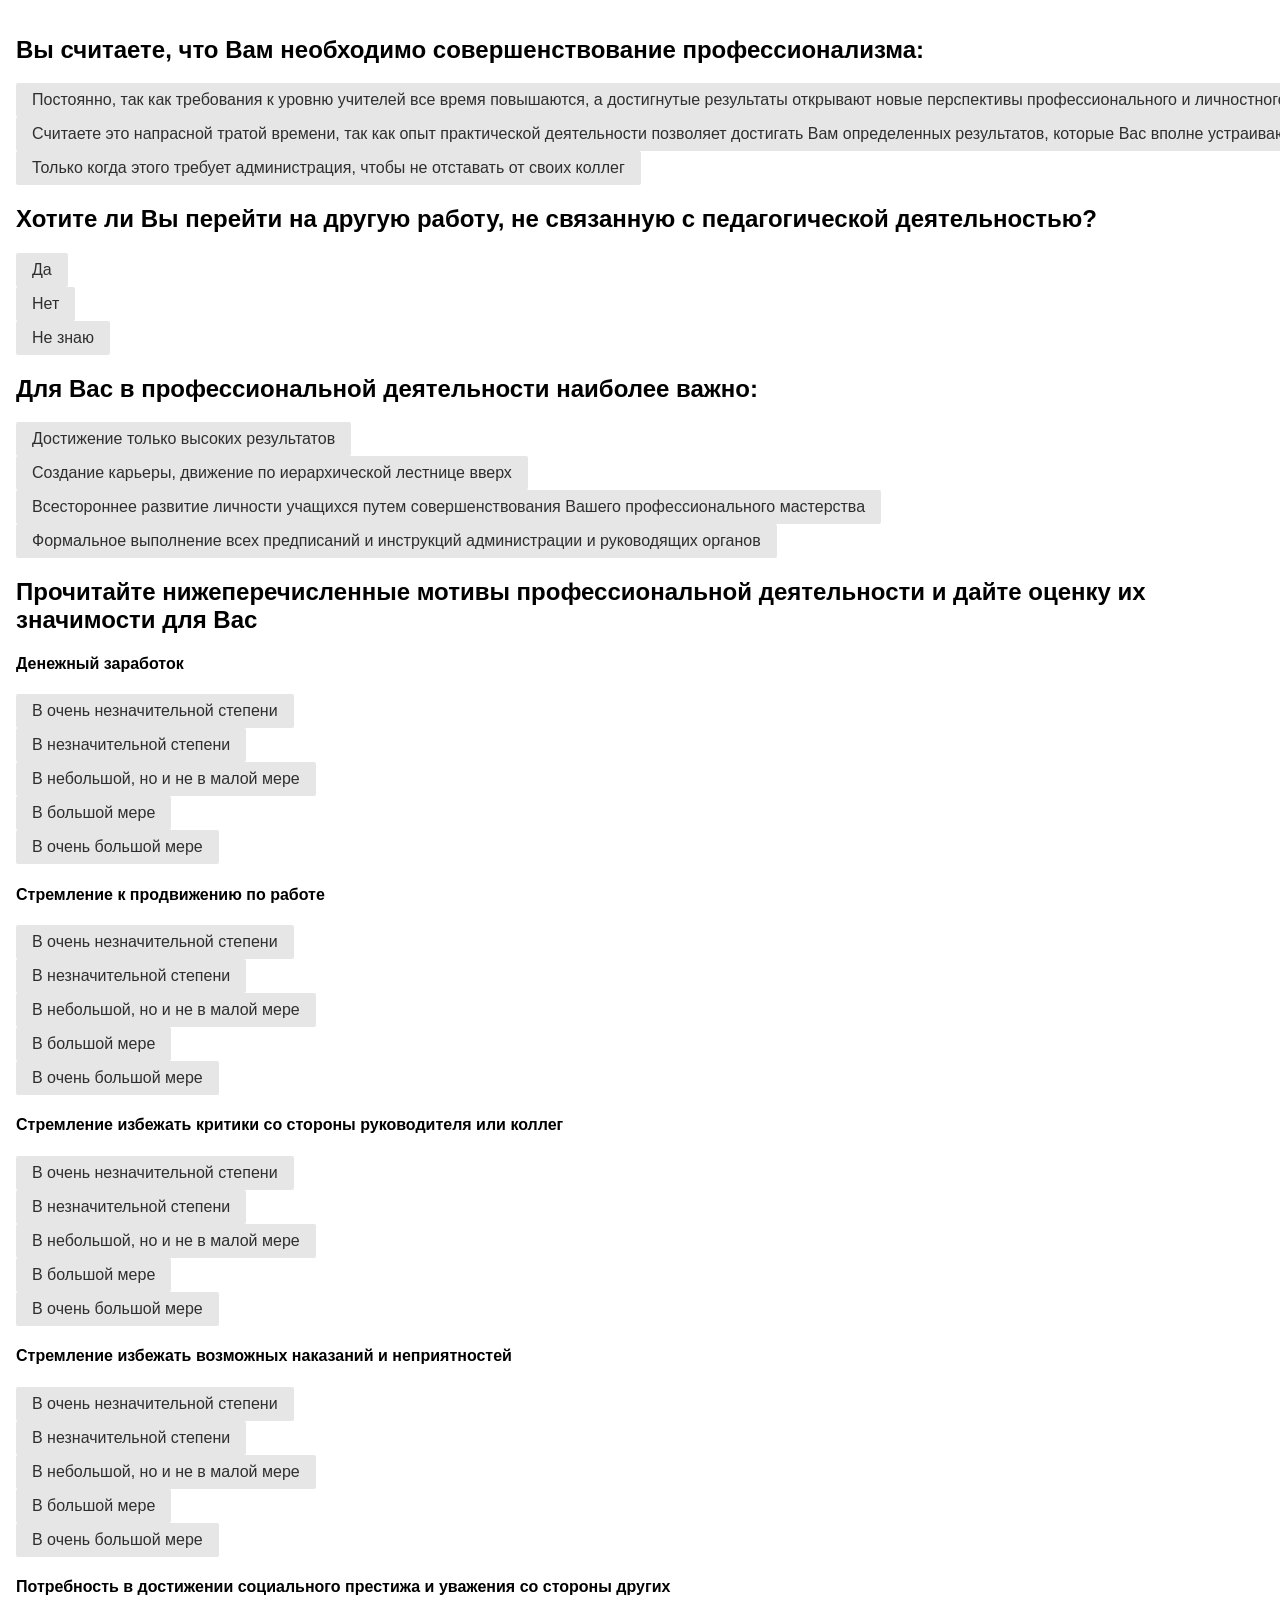
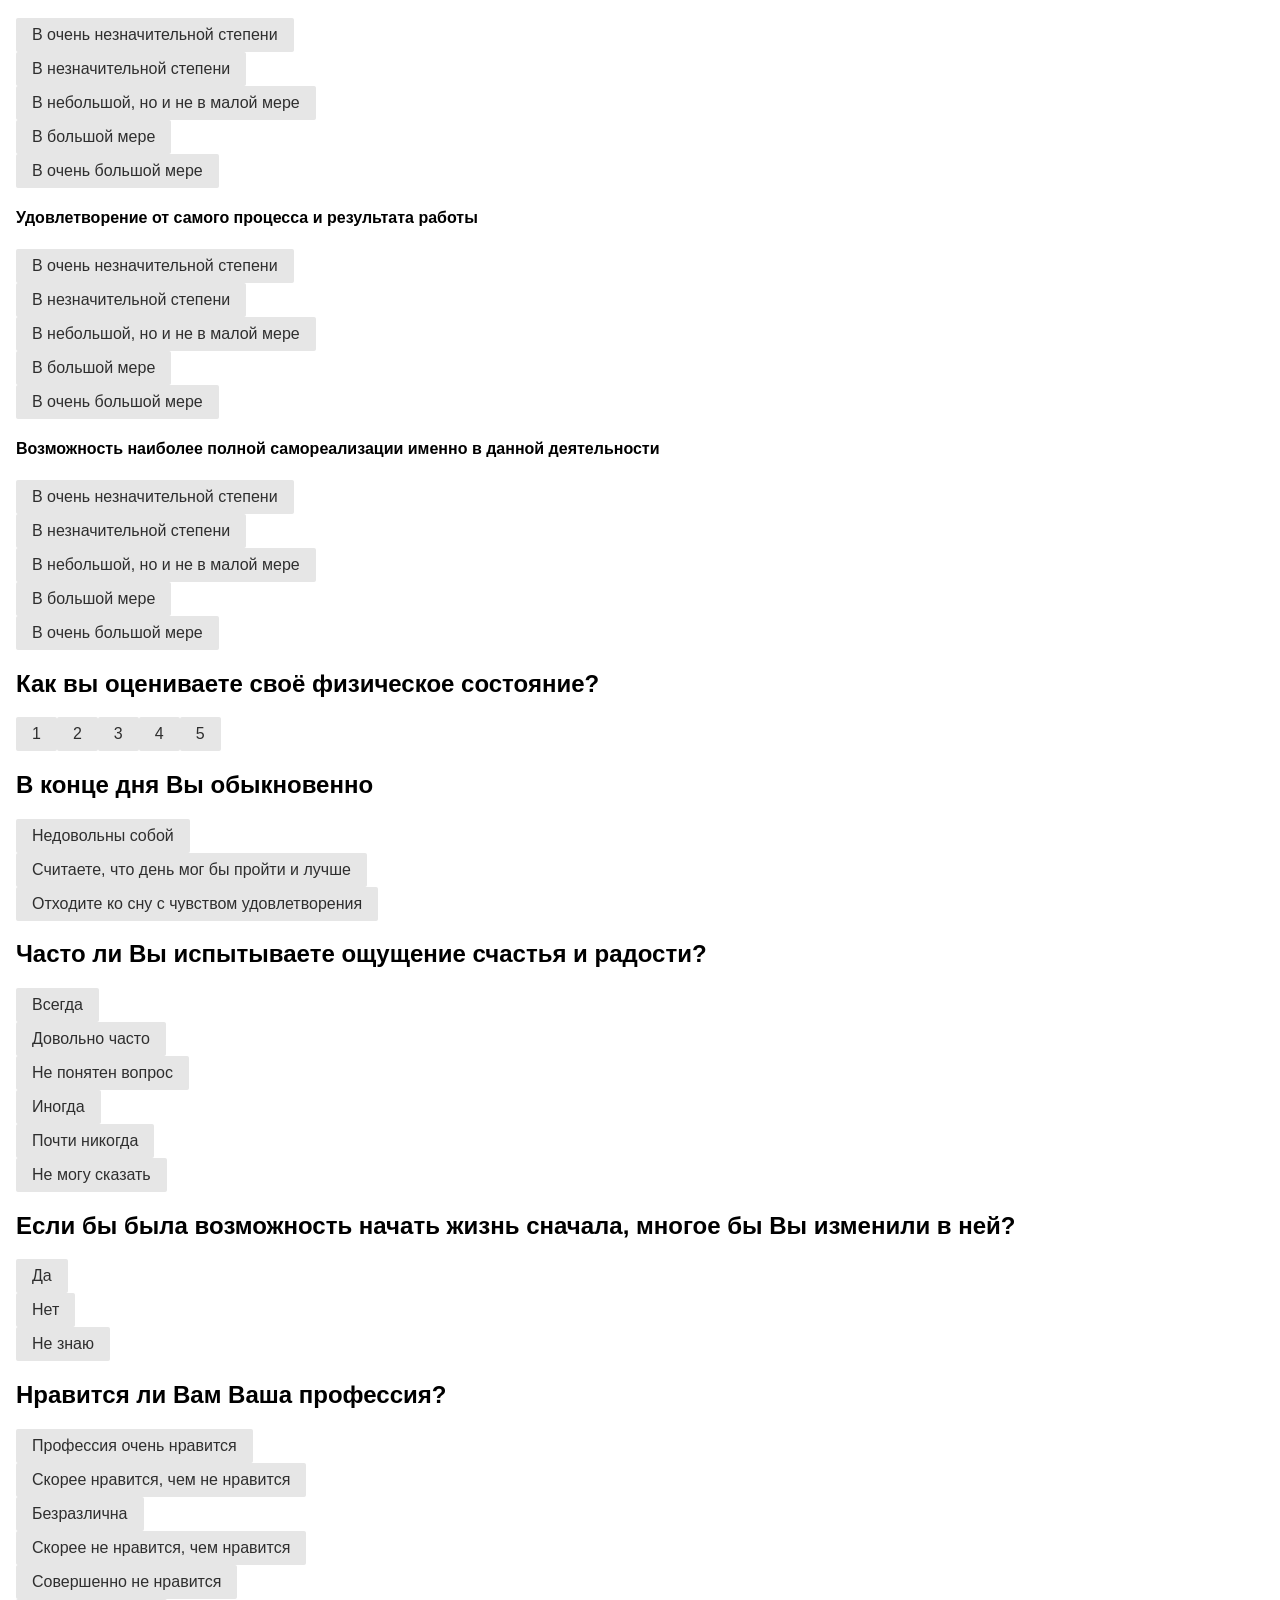
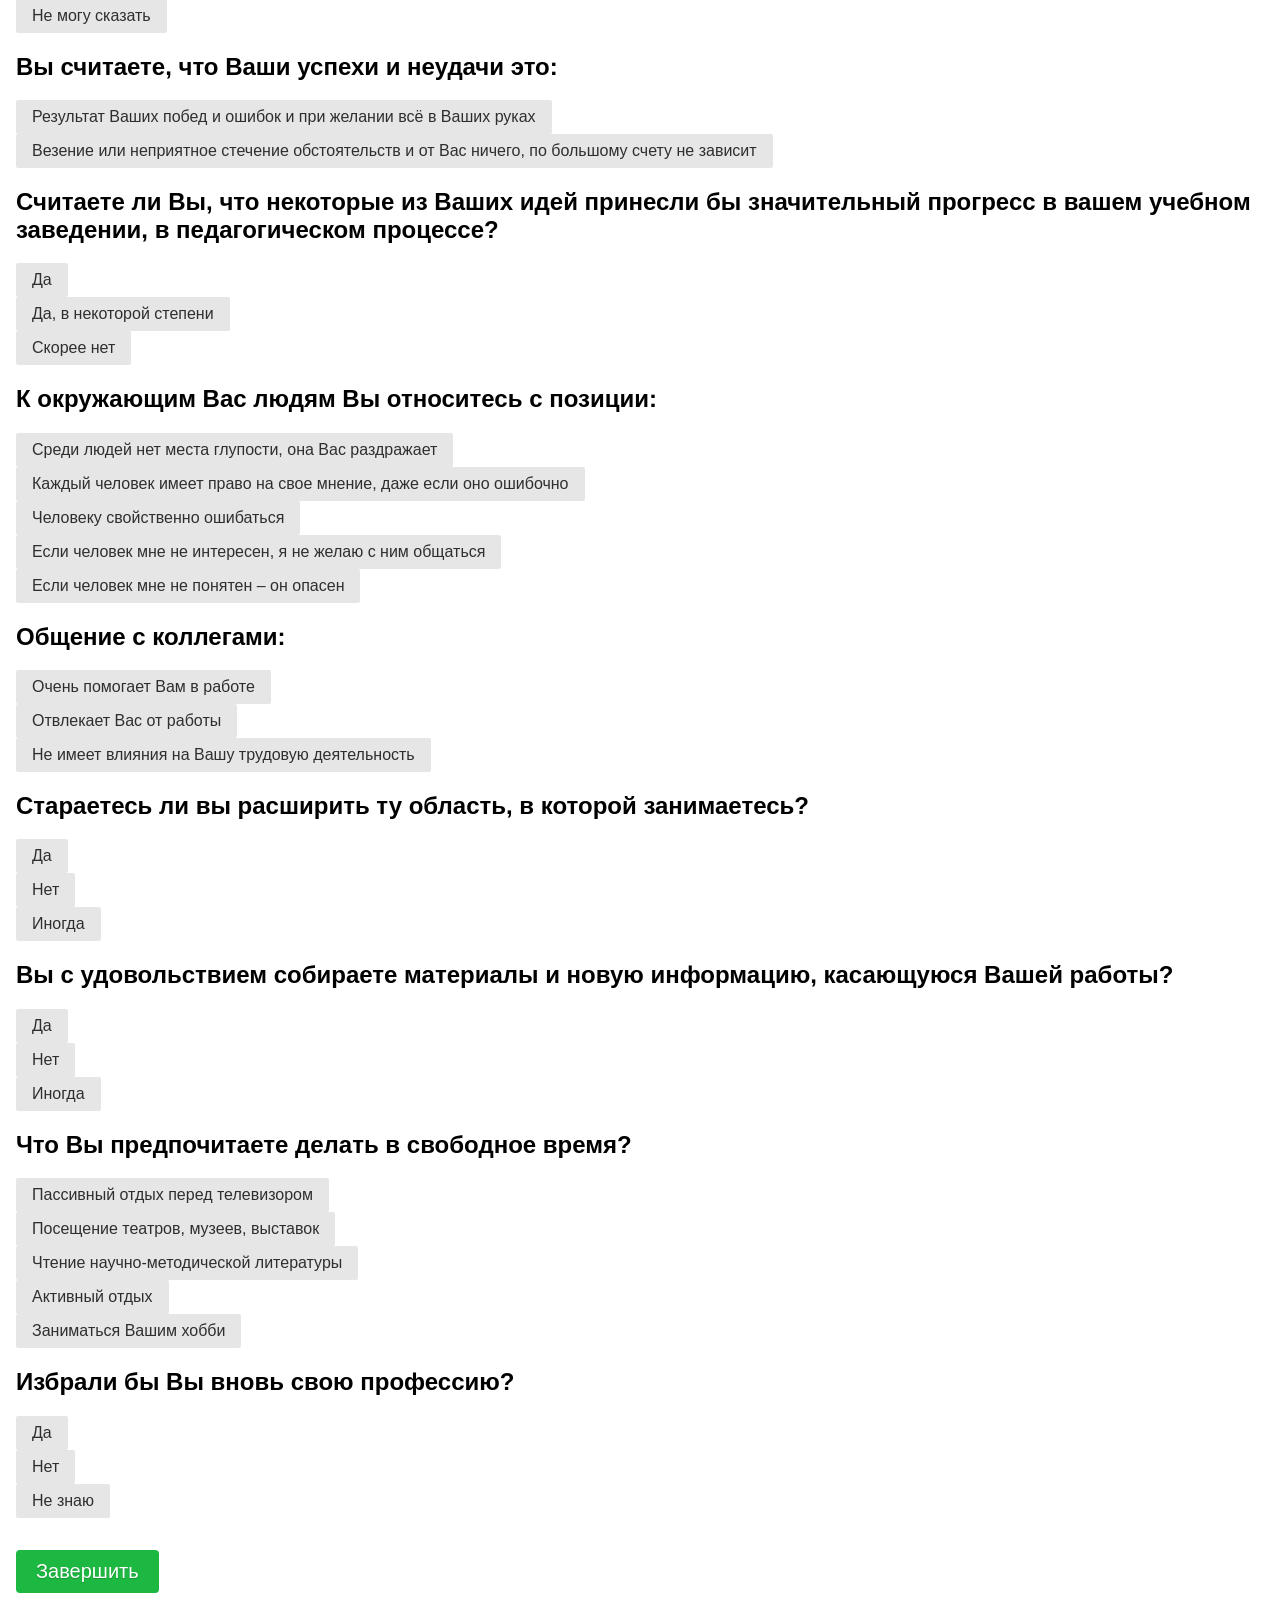
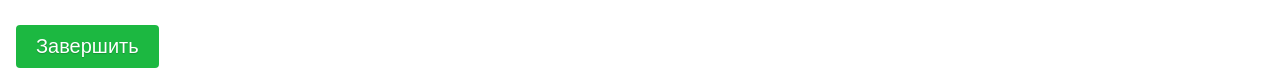
==== commit 75540795: "final" ====
--- a/index.html
+++ b/index.html
@@ -1 +1,377 @@
-<!DOCTYPE html><html lang="en"><head><meta charset="utf-8"><title>the-test</title><meta name="viewport" content="width=device-width,initial-scale=1"><meta name="mobile-web-app-capable" content="yes"><meta name="apple-mobile-web-app-capable" content="yes"><link rel="apple-touch-icon" href="/assets/icons/apple-touch-icon.png"><link rel="manifest" href="/manifest.json"><meta name="theme-color" content="#673ab8"><link rel="shortcut icon" href="/favicon.ico"><style>html{-webkit-text-size-adjust:100%;line-height:1.15}body,button{margin:0}button{font-family:inherit;font-size:100%;line-height:1.15;overflow:visible;text-transform:none;-webkit-appearance:button}button::-moz-focus-inner{border-style:none;padding:0}button:-moz-focusring{outline:1px dotted ButtonText}html{font-family:sans-serif}.pure-button{-webkit-user-drag:none;box-sizing:border-box;cursor:pointer;display:inline-block;line-height:normal;text-align:center;-webkit-user-select:none;-ms-user-select:none;user-select:none;vertical-align:middle;white-space:nowrap}.pure-button::-moz-focus-inner{border:0;padding:0}.pure-button-group{letter-spacing:-.31em;text-rendering:optimizespeed;word-spacing:-.43em}.pure-button-group .pure-button{letter-spacing:normal;text-rendering:auto;vertical-align:top;word-spacing:normal}.pure-button{background-color:#e6e6e6;border:transparent;border-radius:2px;color:rgba(0,0,0,.8);font-family:inherit;font-size:100%;padding:.5em 1em;text-decoration:none}.pure-button:focus,.pure-button:hover{background-image:linear-gradient(transparent,rgba(0,0,0,.05) 40%,rgba(0,0,0,.1))}.pure-button:focus{outline:0}.pure-button:active{border-color:#000;box-shadow:inset 0 0 0 1px rgba(0,0,0,.15),inset 0 0 6px rgba(0,0,0,.2)}.pure-button-group .pure-button{border-radius:0;border-right:1px solid rgba(0,0,0,.2);margin:0}.pure-button-group .pure-button:first-child{border-bottom-left-radius:2px;border-top-left-radius:2px}.pure-button-group .pure-button:last-child{border-bottom-right-radius:2px;border-right:none;border-top-right-radius:2px}body{padding:16px}.button-xlarge{font-size:125%}.button-success{border-radius:4px;color:#fff;text-shadow:0 1px 1px rgba(0,0,0,.2);background:#1cb841}.button-finish{margin-top:32px}</style><link href="/bundle.1a006.css" rel="stylesheet" media="only x" onload="this.media='all'"><noscript><link rel="stylesheet" href="/bundle.1a006.css"></noscript></head><body><div><div><h2>Хотите ли Вы перейти на другую работу, не связанную с педагогической деятельностью?</h2><div><div><button class="pure-button">Да</button></div><div><button class="pure-button">Нет</button></div><div><button class="pure-button">Не знаю</button></div></div></div><div><h2>Нравится ли Вам Ваша профессия?</h2><div><div><button class="pure-button">Профессия очень нравится</button></div><div><button class="pure-button">Скорее нравится, чем не нравится</button></div><div><button class="pure-button">Безразлична</button></div><div><button class="pure-button">Скорее не нравится, чем нравится</button></div><div><button class="pure-button">Совершенно не нравится</button></div><div><button class="pure-button">Не могу сказать</button></div></div></div><div><h2>Избрали бы Вы вновь свою профессию?</h2><div><div><button class="pure-button">Да</button></div><div><button class="pure-button">Нет</button></div><div><button class="pure-button">Не знаю</button></div></div></div><div><h2>Вы считаете, что Вам необходимо совершенствование профессионализма:</h2><div><div><button class="pure-button">Постоянно, так как требования к уровню учителей все время повышаются, а достигнутые результаты открывают новые перспективы профессионального и личностного роста</button></div><div><button class="pure-button">Считаете это напрасной тратой времени, так как опыт практической деятельности позволяет достигать Вам определенных результатов, которые Вас вполне устраивают</button></div><div><button class="pure-button">Только когда этого требует администрация, чтобы не отставать от своих коллег</button></div></div></div><div><h2>Для Вас в профессиональной деятельности наиболее важно:</h2><div><div><button class="pure-button">Достижение только высоких результатов</button></div><div><button class="pure-button">Создание карьеры, движение по иерархической лестнице вверх</button></div><div><button class="pure-button">Всестороннее развитие личности учащихся путем совершенствования Вашего профессионального мастерства</button></div><div><button class="pure-button">Формальное выполнение всех предписаний и инструкций администрации и руководящих органов</button></div></div></div><div><h2>Прочитайте нижеперечисленные мотивы профессиональной деятельности и дайте оценку их значимости для Вас</h2><div><h4>Денежный заработок</h4><div class="pure-button-group" role="group"><div><button class="pure-button">В очень незначительной степени</button></div><div><button class="pure-button">В незначительной степени</button></div><div><button class="pure-button">В небольшой, но и не в малой мере</button></div><div><button class="pure-button">В большой мере</button></div><div><button class="pure-button">В очень большой мере</button></div></div></div><div><h4>Стремление к продвижению по работе</h4><div class="pure-button-group" role="group"><div><button class="pure-button">В очень незначительной степени</button></div><div><button class="pure-button">В незначительной степени</button></div><div><button class="pure-button">В небольшой, но и не в малой мере</button></div><div><button class="pure-button">В большой мере</button></div><div><button class="pure-button">В очень большой мере</button></div></div></div><div><h4>Стремление избежать критики со стороны руководителя или коллег</h4><div class="pure-button-group" role="group"><div><button class="pure-button">В очень незначительной степени</button></div><div><button class="pure-button">В незначительной степени</button></div><div><button class="pure-button">В небольшой, но и не в малой мере</button></div><div><button class="pure-button">В большой мере</button></div><div><button class="pure-button">В очень большой мере</button></div></div></div><div><h4>Стремление избежать возможных наказаний и неприятностей</h4><div class="pure-button-group" role="group"><div><button class="pure-button">В очень незначительной степени</button></div><div><button class="pure-button">В незначительной степени</button></div><div><button class="pure-button">В небольшой, но и не в малой мере</button></div><div><button class="pure-button">В большой мере</button></div><div><button class="pure-button">В очень большой мере</button></div></div></div><div><h4>Потребность в достижении социального престижа и уважения со стороны других</h4><div class="pure-button-group" role="group"><div><button class="pure-button">В очень незначительной степени</button></div><div><button class="pure-button">В незначительной степени</button></div><div><button class="pure-button">В небольшой, но и не в малой мере</button></div><div><button class="pure-button">В большой мере</button></div><div><button class="pure-button">В очень большой мере</button></div></div></div><div><h4>Удовлетворение от самого процесса и результата работы</h4><div class="pure-button-group" role="group"><div><button class="pure-button">В очень незначительной степени</button></div><div><button class="pure-button">В незначительной степени</button></div><div><button class="pure-button">В небольшой, но и не в малой мере</button></div><div><button class="pure-button">В большой мере</button></div><div><button class="pure-button">В очень большой мере</button></div></div></div><div><h4>Возможность наиболее полной самореализации именно в данной деятельности</h4><div class="pure-button-group" role="group"><div><button class="pure-button">В очень незначительной степени</button></div><div><button class="pure-button">В незначительной степени</button></div><div><button class="pure-button">В небольшой, но и не в малой мере</button></div><div><button class="pure-button">В большой мере</button></div><div><button class="pure-button">В очень большой мере</button></div></div></div></div><div><h2>В конце дня Вы обыкновенно</h2><div><div><button class="pure-button">Недовольны собой</button></div><div><button class="pure-button">Считаете, что день мог бы пройти и лучше</button></div><div><button class="pure-button">Отходите ко сну с чувством удовлетворения</button></div></div></div><div><h2>Часто ли Вы испытываете ощущение счастья и радости?</h2><div><div><button class="pure-button">Всегда</button></div><div><button class="pure-button">Довольно часто</button></div><div><button class="pure-button">Не понятен вопрос</button></div><div><button class="pure-button">Иногда</button></div><div><button class="pure-button">Почти никогда</button></div><div><button class="pure-button">Не могу сказать</button></div></div></div><div><h2>Если бы была возможность начать жизнь сначала, многое бы Вы изменили в ней?</h2><div><div><button class="pure-button">Да</button></div><div><button class="pure-button">Нет</button></div><div><button class="pure-button">Не знаю</button></div></div></div><div><h2>Вы считаете, что Ваши успехи и неудачи это:</h2><div><div><button class="pure-button">Результат Ваших побед и ошибок и при желании всё в Ваших руках</button></div><div><button class="pure-button">Везение или неприятное стечение обстоятельств и от Вас ничего, по большому счету не зависит</button></div></div></div><div><h2>Считаете ли Вы, что некоторые из Ваших идей принесли бы значительный прогресс в вашем учебном заведении, в педагогическом процессе?</h2><div><div><button class="pure-button">Да</button></div><div><button class="pure-button">Да, в некоторой степени</button></div><div><button class="pure-button">Скорее нет</button></div></div></div><div><h2>К окружающим Вас людям Вы относитесь с позиции:</h2><div><div><button class="pure-button">Среди людей нет места глупости, она Вас раздражает</button></div><div><button class="pure-button">Каждый человек имеет право на свое мнение, даже если оно ошибочно</button></div><div><button class="pure-button">Человеку свойственно ошибаться</button></div><div><button class="pure-button">Если человек мне не интересен, я не желаю с ним общаться</button></div><div><button class="pure-button">Если человек мне не понятен – он опасен</button></div></div></div><div><h2>Общение с коллегами:</h2><div><div><button class="pure-button">Очень помогает Вам в работе</button></div><div><button class="pure-button">Отвлекает Вас от работы</button></div><div><button class="pure-button">Не имеет влияния на Вашу трудовую деятельность</button></div></div></div><div><h2>Стараетесь ли вы расширить ту область, в которой занимаетесь?</h2><div><div><button class="pure-button">Да</button></div><div><button class="pure-button">Нет</button></div><div><button class="pure-button">Иногда</button></div></div></div><div><h2>Вы с удовольствием собираете материалы и новую информацию, касающуюся Вашей работы?</h2><div><div><button class="pure-button">Да</button></div><div><button class="pure-button">Нет</button></div><div><button class="pure-button">Иногда</button></div></div></div><div><h2>Что Вы предпочитаете делать в свободное время?</h2><div><div><button class="pure-button">Пассивный отдых перед телевизором</button></div><div><button class="pure-button">Посещение театров, музеев, выставок</button></div><div><button class="pure-button">Чтение научно-методической литературы</button></div><div><button class="pure-button">Активный отдых</button></div><div><button class="pure-button">Заниматься Вашим хобби</button></div></div></div></div><div><button class="button-xlarge pure-button button-success button-finish">Завершить</button></div><script type="__PREACT_CLI_DATA__">%7B%22preRenderData%22:%7B%22url%22:%22/%22%7D%7D</script><script crossorigin="anonymous" src="/bundle.7dca6.esm.js" type="module"></script><script nomodule="" src="/polyfills.93ff7.js"></script><script nomodule="" defer="defer" src="/bundle.423c4.js"></script></body></html>+<!DOCTYPE html>
+<html lang="en">
+
+<head>
+    <meta charset="utf-8">
+    <title>Диагностика Самореализации</title>
+    <meta name="viewport" content="width=device-width,initial-scale=1">
+    <meta name="mobile-web-app-capable" content="yes">
+    <meta name="apple-mobile-web-app-capable" content="yes">
+    <link rel="apple-touch-icon" href="/assets/icons/apple-touch-icon.png">
+    <link rel="manifest" href="/manifest.json">
+    <meta name="theme-color" content="#673ab8">
+    <link rel="shortcut icon" href="/favicon.ico">
+    <style>
+        html {
+            -webkit-text-size-adjust: 100%;
+            line-height: 1.15
+        }
+
+        body,
+        button {
+            margin: 0
+        }
+
+        button {
+            font-family: inherit;
+            font-size: 100%;
+            line-height: 1.15;
+            overflow: visible;
+            text-transform: none;
+            -webkit-appearance: button
+        }
+
+        button::-moz-focus-inner {
+            border-style: none;
+            padding: 0
+        }
+
+        button:-moz-focusring {
+            outline: 1px dotted ButtonText
+        }
+
+        html {
+            font-family: sans-serif
+        }
+
+        .pure-button {
+            -webkit-user-drag: none;
+            box-sizing: border-box;
+            cursor: pointer;
+            display: inline-block;
+            line-height: normal;
+            text-align: center;
+            -webkit-user-select: none;
+            -ms-user-select: none;
+            user-select: none;
+            vertical-align: middle;
+            white-space: nowrap
+        }
+
+        .pure-button::-moz-focus-inner {
+            border: 0;
+            padding: 0
+        }
+
+        .pure-button-group {
+            letter-spacing: -.31em;
+            text-rendering: optimizespeed;
+            word-spacing: -.43em
+        }
+
+        .pure-button-group .pure-button {
+            letter-spacing: normal;
+            text-rendering: auto;
+            vertical-align: top;
+            word-spacing: normal
+        }
+
+        .pure-button {
+            background-color: #e6e6e6;
+            border: transparent;
+            border-radius: 2px;
+            color: rgba(0, 0, 0, .8);
+            font-family: inherit;
+            font-size: 100%;
+            padding: .5em 1em;
+            text-decoration: none
+        }
+
+        .pure-button:focus,
+        .pure-button:hover {
+            background-image: linear-gradient(transparent, rgba(0, 0, 0, .05) 40%, rgba(0, 0, 0, .1))
+        }
+
+        .pure-button:focus {
+            outline: 0
+        }
+
+        .pure-button:active {
+            border-color: #000;
+            box-shadow: inset 0 0 0 1px rgba(0, 0, 0, .15), inset 0 0 6px rgba(0, 0, 0, .2)
+        }
+
+        .pure-button-group .pure-button {
+            border-radius: 0;
+            border-right: 1px solid rgba(0, 0, 0, .2);
+            margin: 0
+        }
+
+        .pure-button-group .pure-button:first-child {
+            border-bottom-left-radius: 2px;
+            border-top-left-radius: 2px
+        }
+
+        .pure-button-group .pure-button:last-child {
+            border-bottom-right-radius: 2px;
+            border-right: none;
+            border-top-right-radius: 2px
+        }
+
+        body {
+            padding: 16px
+        }
+
+        .button-xlarge {
+            font-size: 125%
+        }
+
+        .button-success {
+            border-radius: 4px;
+            color: #fff;
+            text-shadow: 0 1px 1px rgba(0, 0, 0, .2);
+            background: #1cb841
+        }
+
+        .button-finish {
+            margin-top: 32px
+        }
+    </style>
+    <link href="/bundle.1a006.css" rel="stylesheet" media="only x" onload="this.media='all'"><noscript>
+        <link rel="stylesheet" href="/bundle.1a006.css">
+    </noscript>
+</head>
+
+<body>
+    <div>
+        <div>
+            <h2>Вы считаете, что Вам необходимо совершенствование профессионализма:</h2>
+            <div>
+                <div><button class="pure-button">Постоянно, так как требования к уровню учителей все время повышаются, а
+                        достигнутые результаты открывают новые перспективы профессионального и личностного
+                        роста</button></div>
+                <div><button class="pure-button">Считаете это напрасной тратой времени, так как опыт практической
+                        деятельности позволяет достигать Вам определенных результатов, которые Вас вполне
+                        устраивают</button></div>
+                <div><button class="pure-button">Только когда этого требует администрация, чтобы не отставать от своих
+                        коллег</button></div>
+            </div>
+        </div>
+        <div>
+            <h2>Хотите ли Вы перейти на другую работу, не связанную с педагогической деятельностью?</h2>
+            <div>
+                <div><button class="pure-button">Да</button></div>
+                <div><button class="pure-button">Нет</button></div>
+                <div><button class="pure-button">Не знаю</button></div>
+            </div>
+        </div>
+        <div>
+            <h2>Для Вас в профессиональной деятельности наиболее важно:</h2>
+            <div>
+                <div><button class="pure-button">Достижение только высоких результатов</button></div>
+                <div><button class="pure-button">Создание карьеры, движение по иерархической лестнице вверх</button>
+                </div>
+                <div><button class="pure-button">Всестороннее развитие личности учащихся путем совершенствования Вашего
+                        профессионального мастерства</button></div>
+                <div><button class="pure-button">Формальное выполнение всех предписаний и инструкций администрации и
+                        руководящих органов</button></div>
+            </div>
+        </div>
+        <div>
+            <h2>Прочитайте нижеперечисленные мотивы профессиональной деятельности и дайте оценку их значимости для Вас
+            </h2>
+            <div>
+                <h4>Денежный заработок</h4>
+                <div class="pure-button-group" role="group">
+                    <div><button class="pure-button">В очень незначительной степени</button></div>
+                    <div><button class="pure-button">В незначительной степени</button></div>
+                    <div><button class="pure-button">В небольшой, но и не в малой мере</button></div>
+                    <div><button class="pure-button">В большой мере</button></div>
+                    <div><button class="pure-button">В очень большой мере</button></div>
+                </div>
+            </div>
+            <div>
+                <h4>Стремление к продвижению по работе</h4>
+                <div class="pure-button-group" role="group">
+                    <div><button class="pure-button">В очень незначительной степени</button></div>
+                    <div><button class="pure-button">В незначительной степени</button></div>
+                    <div><button class="pure-button">В небольшой, но и не в малой мере</button></div>
+                    <div><button class="pure-button">В большой мере</button></div>
+                    <div><button class="pure-button">В очень большой мере</button></div>
+                </div>
+            </div>
+            <div>
+                <h4>Стремление избежать критики со стороны руководителя или коллег</h4>
+                <div class="pure-button-group" role="group">
+                    <div><button class="pure-button">В очень незначительной степени</button></div>
+                    <div><button class="pure-button">В незначительной степени</button></div>
+                    <div><button class="pure-button">В небольшой, но и не в малой мере</button></div>
+                    <div><button class="pure-button">В большой мере</button></div>
+                    <div><button class="pure-button">В очень большой мере</button></div>
+                </div>
+            </div>
+            <div>
+                <h4>Стремление избежать возможных наказаний и неприятностей</h4>
+                <div class="pure-button-group" role="group">
+                    <div><button class="pure-button">В очень незначительной степени</button></div>
+                    <div><button class="pure-button">В незначительной степени</button></div>
+                    <div><button class="pure-button">В небольшой, но и не в малой мере</button></div>
+                    <div><button class="pure-button">В большой мере</button></div>
+                    <div><button class="pure-button">В очень большой мере</button></div>
+                </div>
+            </div>
+            <div>
+                <h4>Потребность в достижении социального престижа и уважения со стороны других</h4>
+                <div class="pure-button-group" role="group">
+                    <div><button class="pure-button">В очень незначительной степени</button></div>
+                    <div><button class="pure-button">В незначительной степени</button></div>
+                    <div><button class="pure-button">В небольшой, но и не в малой мере</button></div>
+                    <div><button class="pure-button">В большой мере</button></div>
+                    <div><button class="pure-button">В очень большой мере</button></div>
+                </div>
+            </div>
+            <div>
+                <h4>Удовлетворение от самого процесса и результата работы</h4>
+                <div class="pure-button-group" role="group">
+                    <div><button class="pure-button">В очень незначительной степени</button></div>
+                    <div><button class="pure-button">В незначительной степени</button></div>
+                    <div><button class="pure-button">В небольшой, но и не в малой мере</button></div>
+                    <div><button class="pure-button">В большой мере</button></div>
+                    <div><button class="pure-button">В очень большой мере</button></div>
+                </div>
+            </div>
+            <div>
+                <h4>Возможность наиболее полной самореализации именно в данной деятельности</h4>
+                <div class="pure-button-group" role="group">
+                    <div><button class="pure-button">В очень незначительной степени</button></div>
+                    <div><button class="pure-button">В незначительной степени</button></div>
+                    <div><button class="pure-button">В небольшой, но и не в малой мере</button></div>
+                    <div><button class="pure-button">В большой мере</button></div>
+                    <div><button class="pure-button">В очень большой мере</button></div>
+                </div>
+            </div>
+        </div>
+        <div>
+            <h2>Как вы оцениваете своё физическое состояние?</h2>
+            <div><button class="pure-button">1</button><button class="pure-button">2</button><button
+                    class="pure-button">3</button><button class="pure-button">4</button><button
+                    class="pure-button">5</button></div>
+        </div>
+        <div>
+            <h2>В конце дня Вы обыкновенно</h2>
+            <div>
+                <div><button class="pure-button">Недовольны собой</button></div>
+                <div><button class="pure-button">Считаете, что день мог бы пройти и лучше</button></div>
+                <div><button class="pure-button">Отходите ко сну с чувством удовлетворения</button></div>
+            </div>
+        </div>
+        <div>
+            <h2>Часто ли Вы испытываете ощущение счастья и радости?</h2>
+            <div>
+                <div><button class="pure-button">Всегда</button></div>
+                <div><button class="pure-button">Довольно часто</button></div>
+                <div><button class="pure-button">Не понятен вопрос</button></div>
+                <div><button class="pure-button">Иногда</button></div>
+                <div><button class="pure-button">Почти никогда</button></div>
+                <div><button class="pure-button">Не могу сказать</button></div>
+            </div>
+        </div>
+        <div>
+            <h2>Если бы была возможность начать жизнь сначала, многое бы Вы изменили в ней?</h2>
+            <div>
+                <div><button class="pure-button">Да</button></div>
+                <div><button class="pure-button">Нет</button></div>
+                <div><button class="pure-button">Не знаю</button></div>
+            </div>
+        </div>
+        <div>
+            <h2>Нравится ли Вам Ваша профессия?</h2>
+            <div>
+                <div><button class="pure-button">Профессия очень нравится</button></div>
+                <div><button class="pure-button">Скорее нравится, чем не нравится</button></div>
+                <div><button class="pure-button">Безразлична</button></div>
+                <div><button class="pure-button">Скорее не нравится, чем нравится</button></div>
+                <div><button class="pure-button">Совершенно не нравится</button></div>
+                <div><button class="pure-button">Не могу сказать</button></div>
+            </div>
+        </div>
+        <div>
+            <h2>Вы считаете, что Ваши успехи и неудачи это:</h2>
+            <div>
+                <div><button class="pure-button">Результат Ваших побед и ошибок и при желании всё в Ваших руках</button>
+                </div>
+                <div><button class="pure-button">Везение или неприятное стечение обстоятельств и от Вас ничего, по
+                        большому счету не зависит</button></div>
+            </div>
+        </div>
+        <div>
+            <h2>Считаете ли Вы, что некоторые из Ваших идей принесли бы значительный прогресс в вашем учебном заведении,
+                в педагогическом процессе?</h2>
+            <div>
+                <div><button class="pure-button">Да</button></div>
+                <div><button class="pure-button">Да, в некоторой степени</button></div>
+                <div><button class="pure-button">Скорее нет</button></div>
+            </div>
+        </div>
+        <div>
+            <h2>К окружающим Вас людям Вы относитесь с позиции:</h2>
+            <div>
+                <div><button class="pure-button">Среди людей нет места глупости, она Вас раздражает</button></div>
+                <div><button class="pure-button">Каждый человек имеет право на свое мнение, даже если оно
+                        ошибочно</button></div>
+                <div><button class="pure-button">Человеку свойственно ошибаться</button></div>
+                <div><button class="pure-button">Если человек мне не интересен, я не желаю с ним общаться</button></div>
+                <div><button class="pure-button">Если человек мне не понятен – он опасен</button></div>
+            </div>
+        </div>
+        <div>
+            <h2>Общение с коллегами:</h2>
+            <div>
+                <div><button class="pure-button">Очень помогает Вам в работе</button></div>
+                <div><button class="pure-button">Отвлекает Вас от работы</button></div>
+                <div><button class="pure-button">Не имеет влияния на Вашу трудовую деятельность</button></div>
+            </div>
+        </div>
+        <div>
+            <h2>Стараетесь ли вы расширить ту область, в которой занимаетесь?</h2>
+            <div>
+                <div><button class="pure-button">Да</button></div>
+                <div><button class="pure-button">Нет</button></div>
+                <div><button class="pure-button">Иногда</button></div>
+            </div>
+        </div>
+        <div>
+            <h2>Вы с удовольствием собираете материалы и новую информацию, касающуюся Вашей работы?</h2>
+            <div>
+                <div><button class="pure-button">Да</button></div>
+                <div><button class="pure-button">Нет</button></div>
+                <div><button class="pure-button">Иногда</button></div>
+            </div>
+        </div>
+        <div>
+            <h2>Что Вы предпочитаете делать в свободное время?</h2>
+            <div>
+                <div><button class="pure-button">Пассивный отдых перед телевизором</button></div>
+                <div><button class="pure-button">Посещение театров, музеев, выставок</button></div>
+                <div><button class="pure-button">Чтение научно-методической литературы</button></div>
+                <div><button class="pure-button">Активный отдых</button></div>
+                <div><button class="pure-button">Заниматься Вашим хобби</button></div>
+            </div>
+        </div>
+        <div>
+            <h2>Избрали бы Вы вновь свою профессию?</h2>
+            <div>
+                <div><button class="pure-button">Да</button></div>
+                <div><button class="pure-button">Нет</button></div>
+                <div><button class="pure-button">Не знаю</button></div>
+            </div>
+        </div>
+    </div>
+    <div><button class="button-xlarge pure-button button-success button-finish">Завершить</button></div>
+    <script type="__PREACT_CLI_DATA__">%7B%22preRenderData%22:%7B%22url%22:%22/%22%7D%7D</script>
+    <script crossorigin="anonymous" src="/bundle.43952.esm.js" type="module"></script>
+    <script nomodule="" src="/polyfills.93ff7.js"></script>
+    <script nomodule="" defer="defer" src="/bundle.5655a.js"></script>
+</body>
+
+</html>
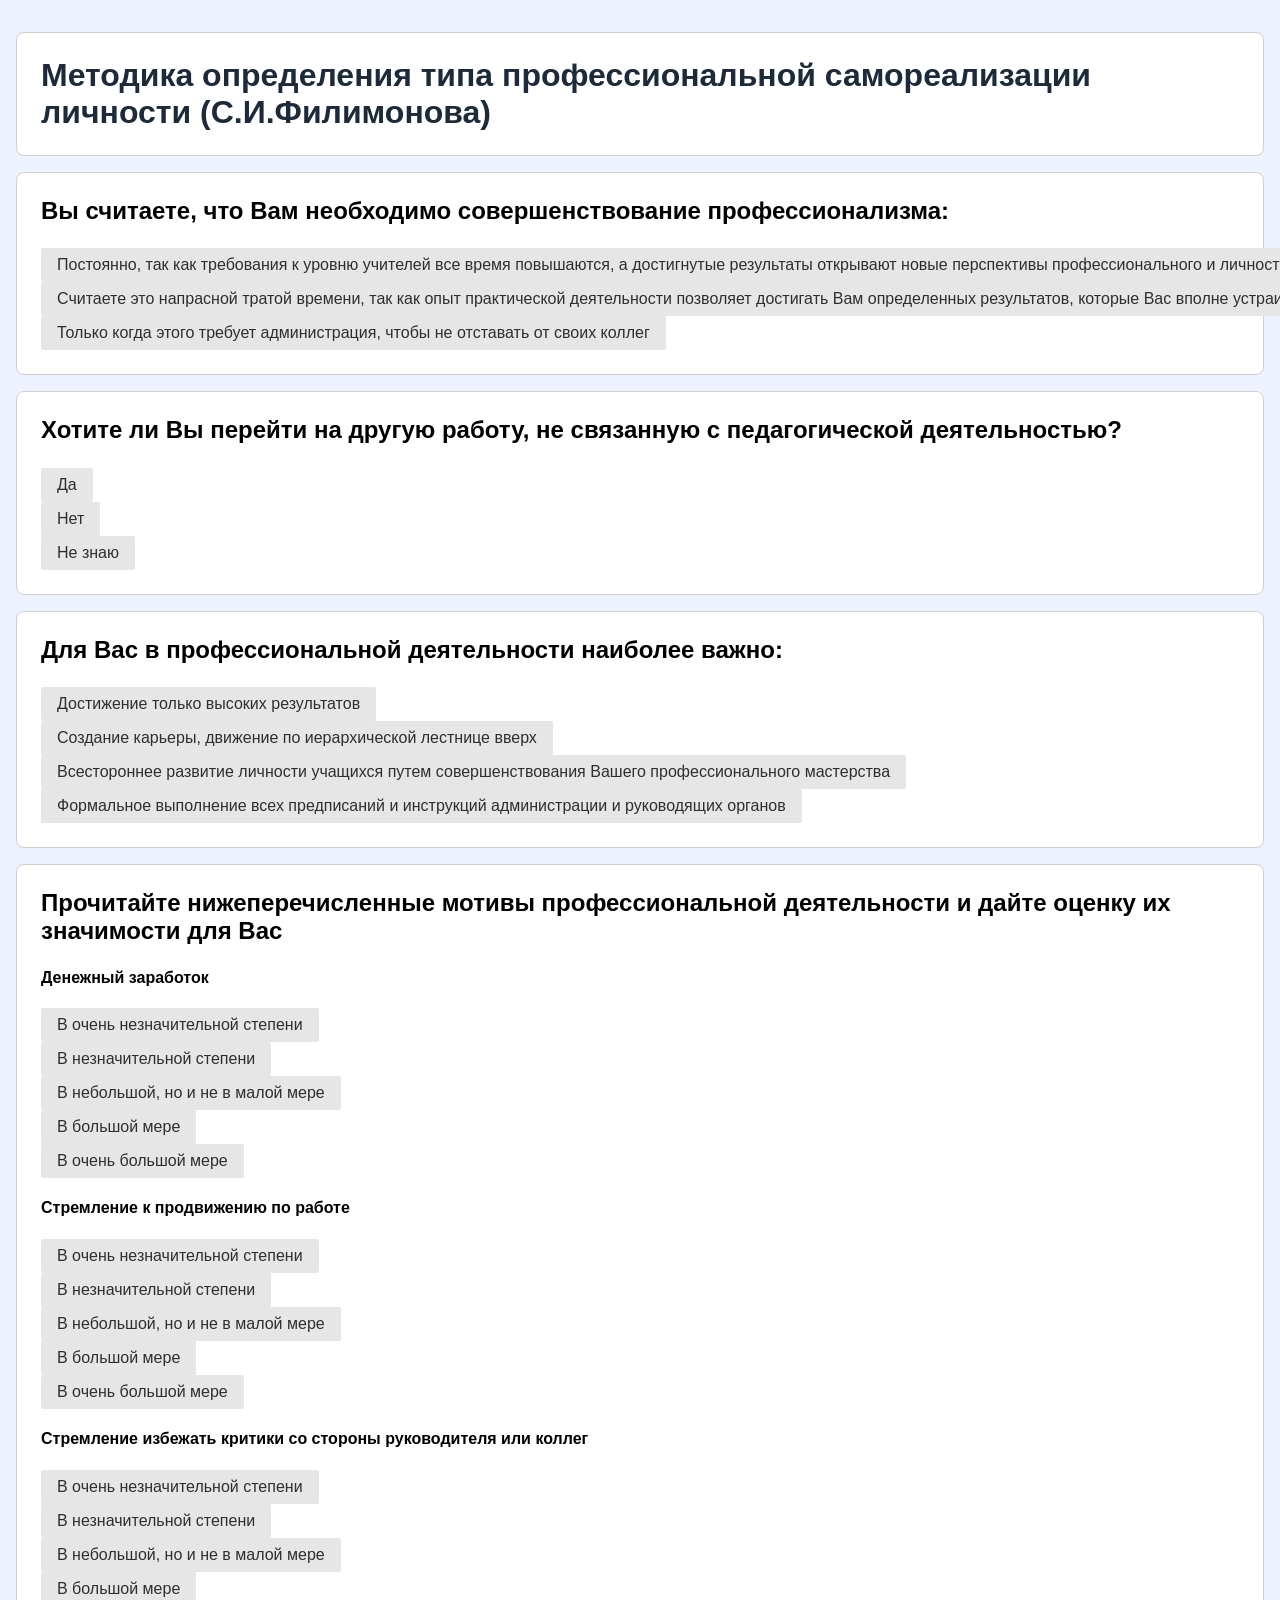
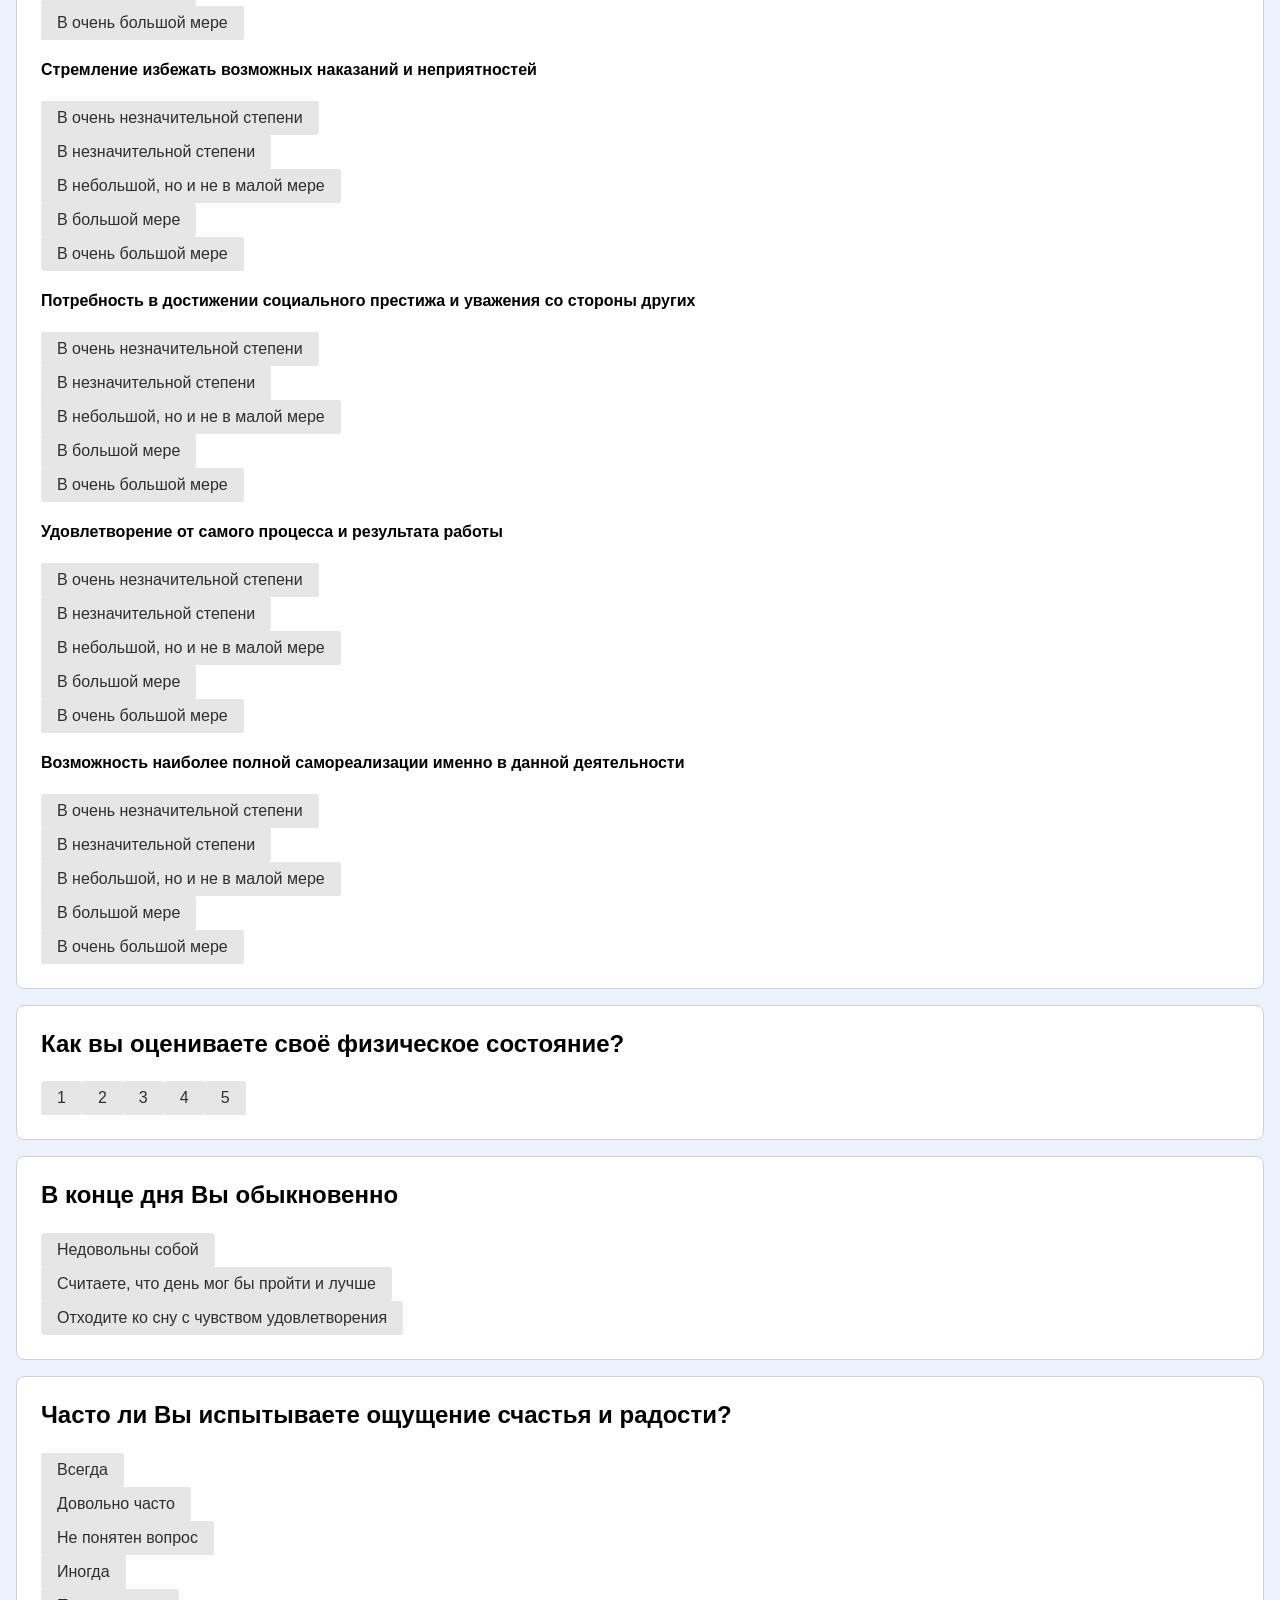
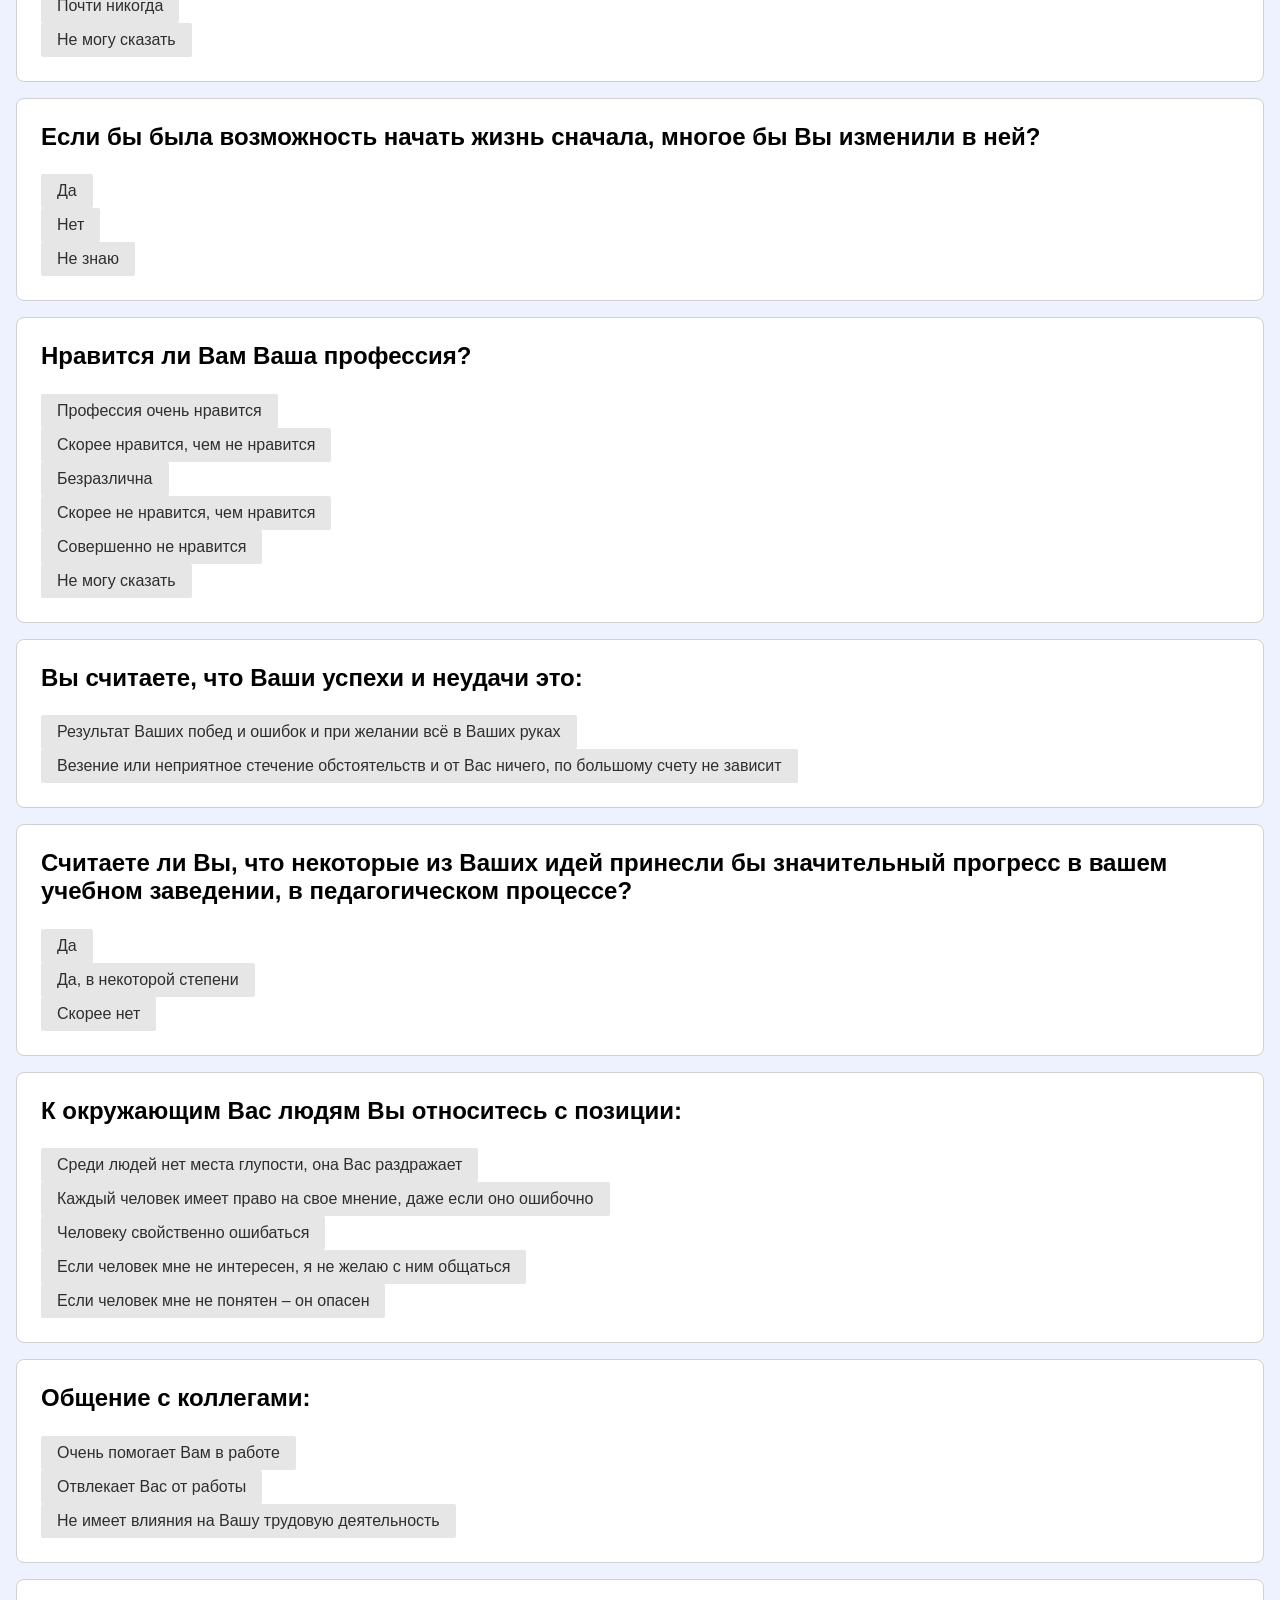
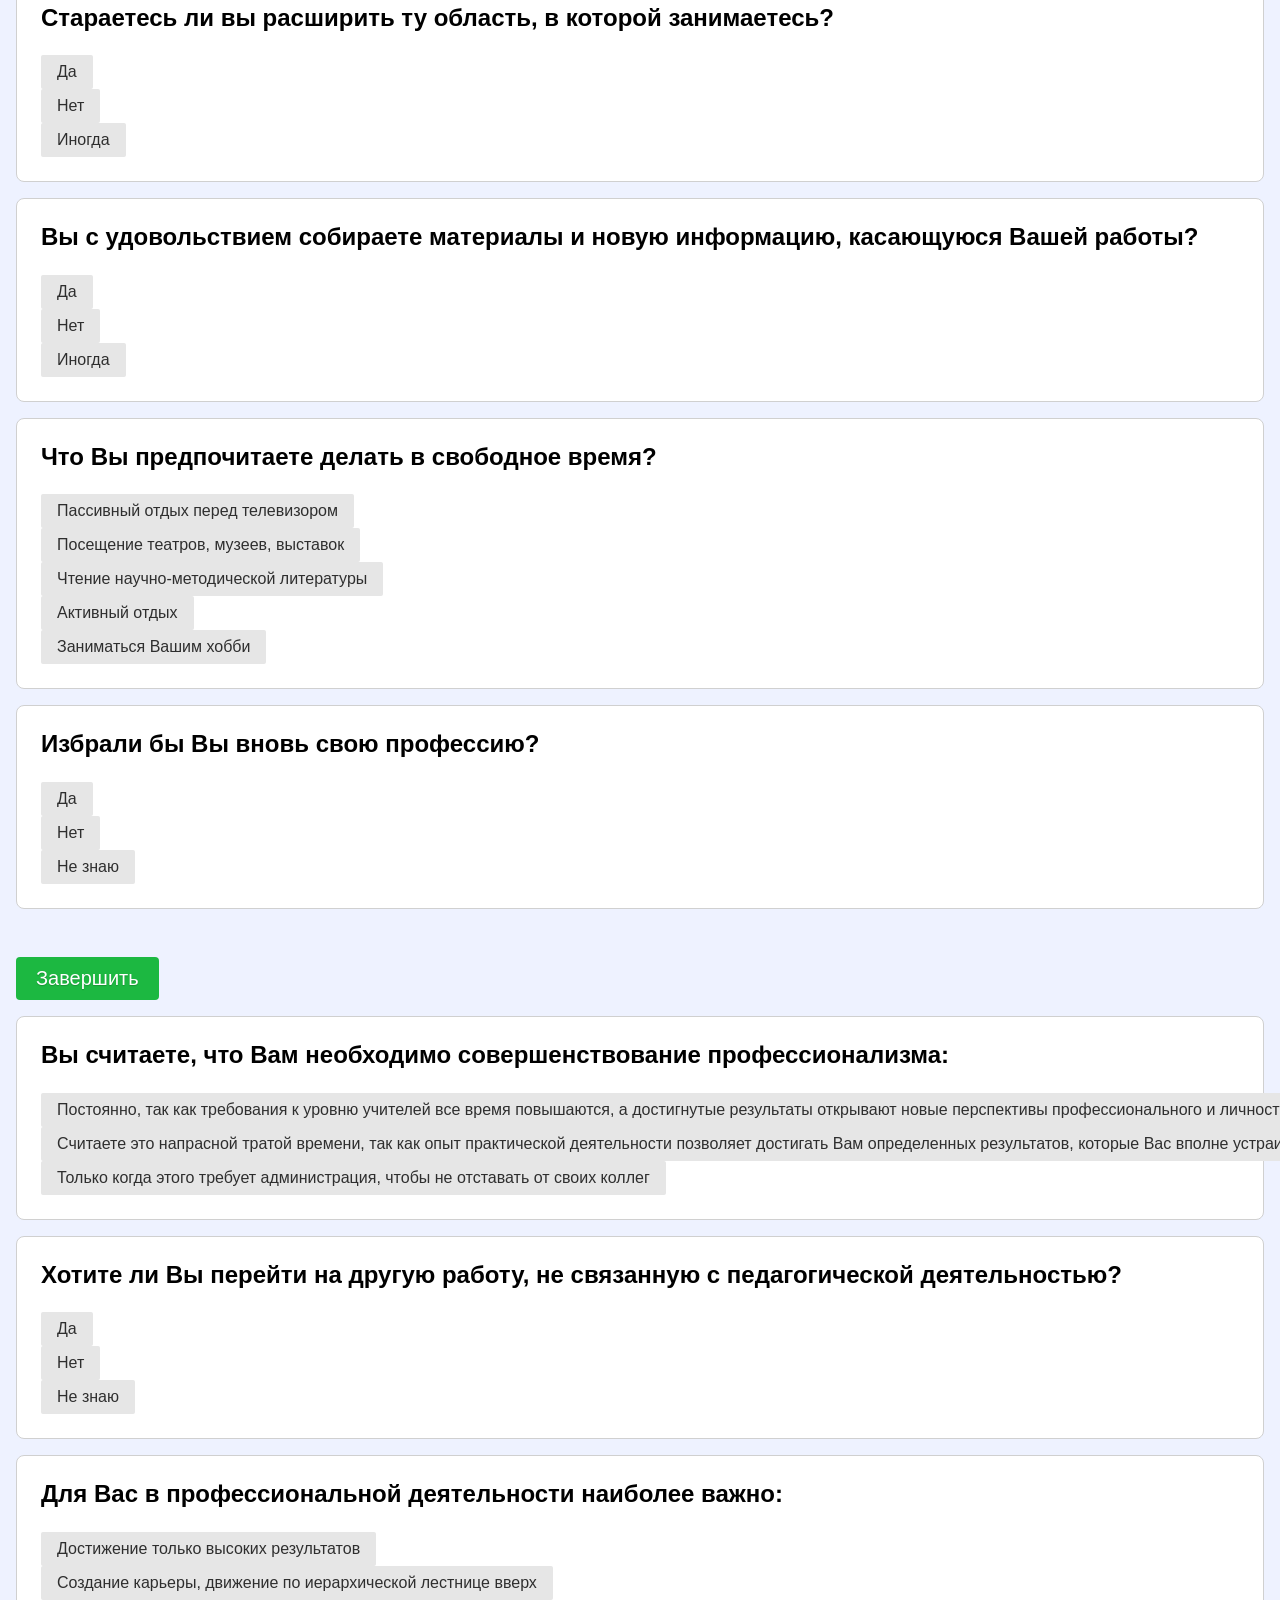
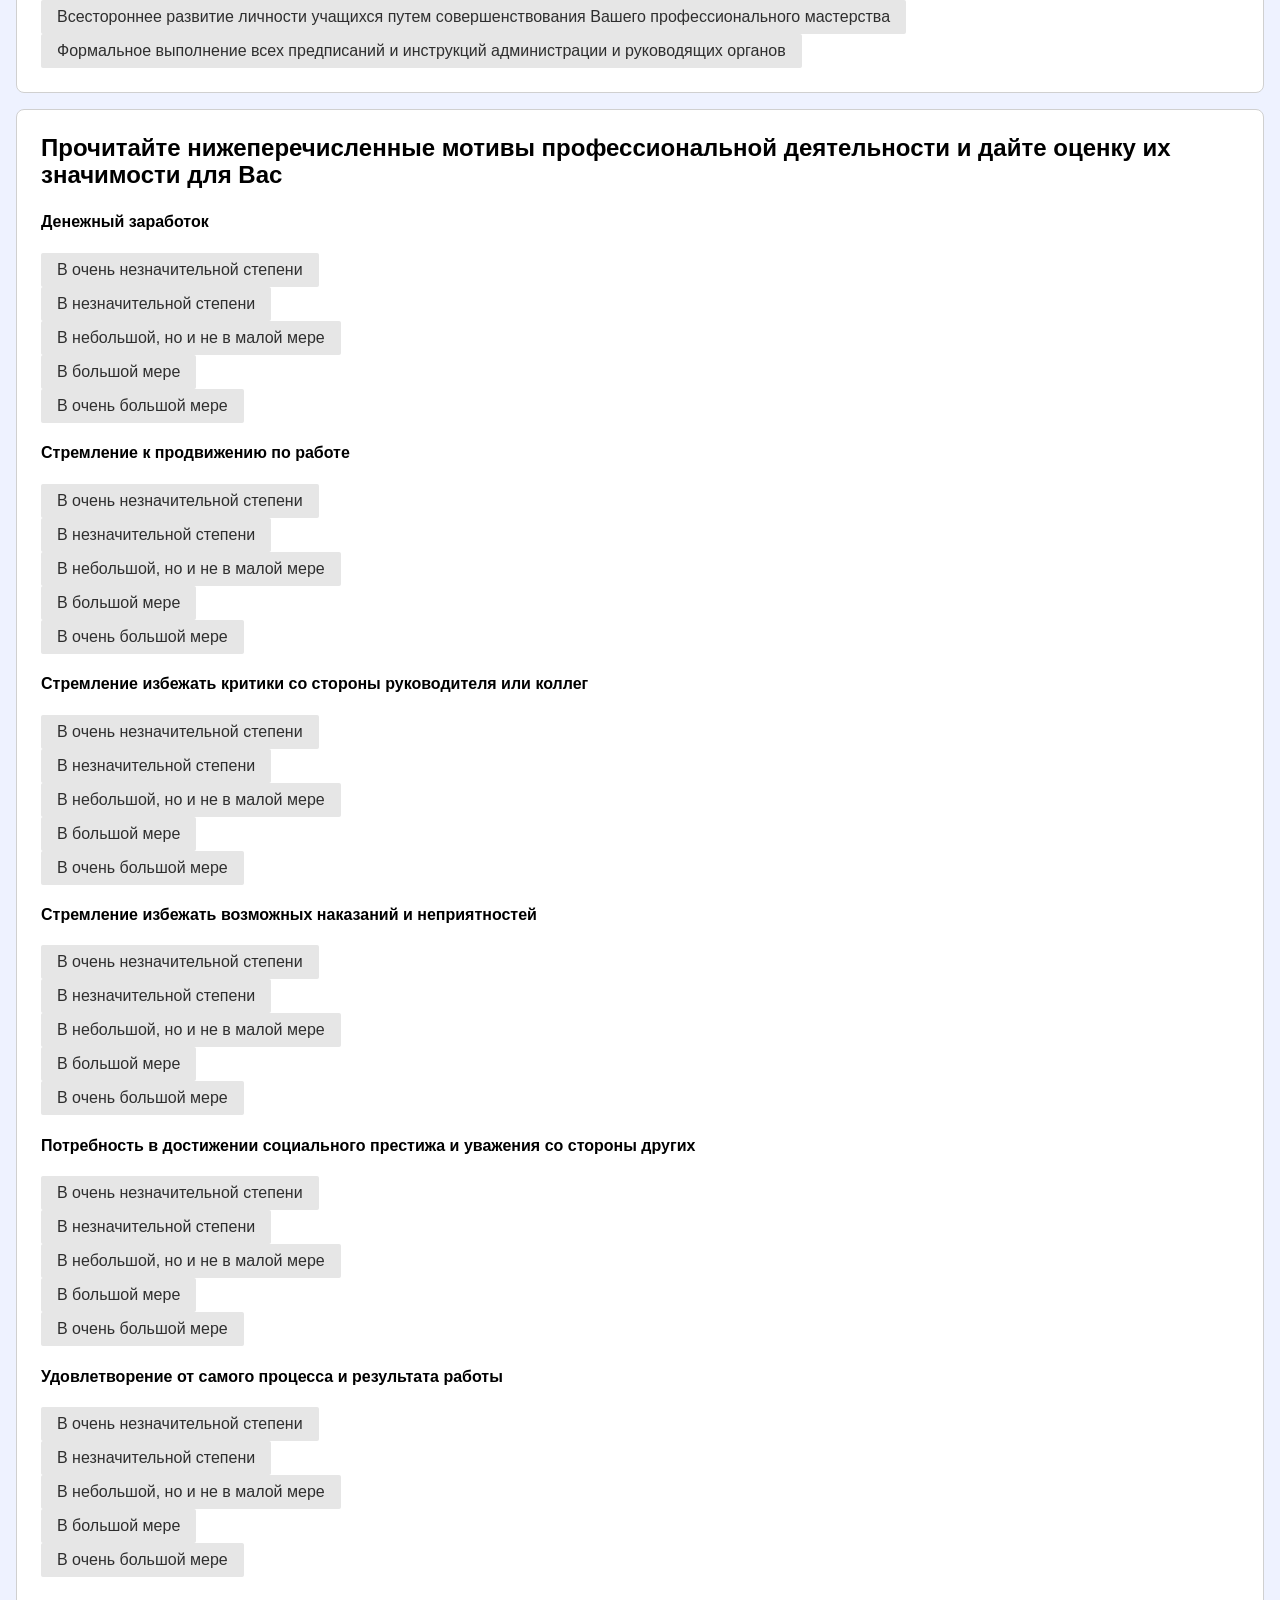
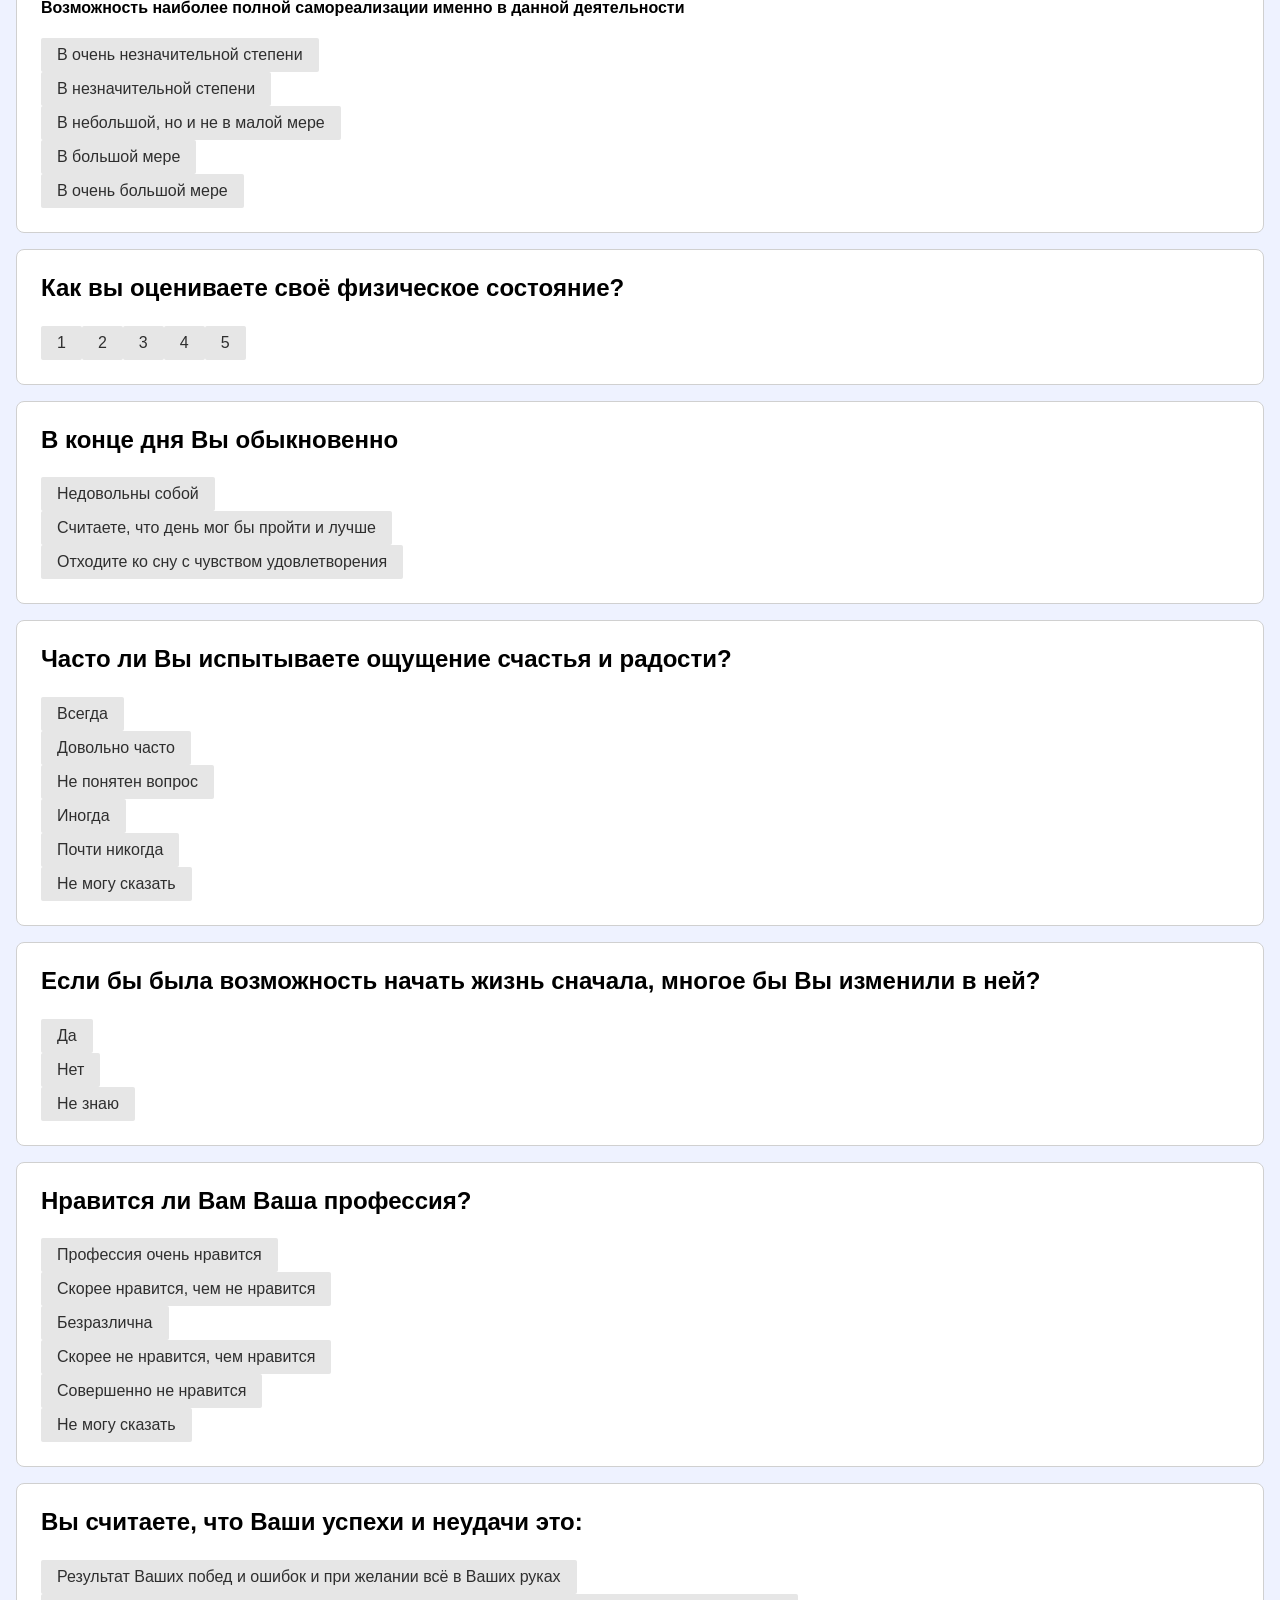
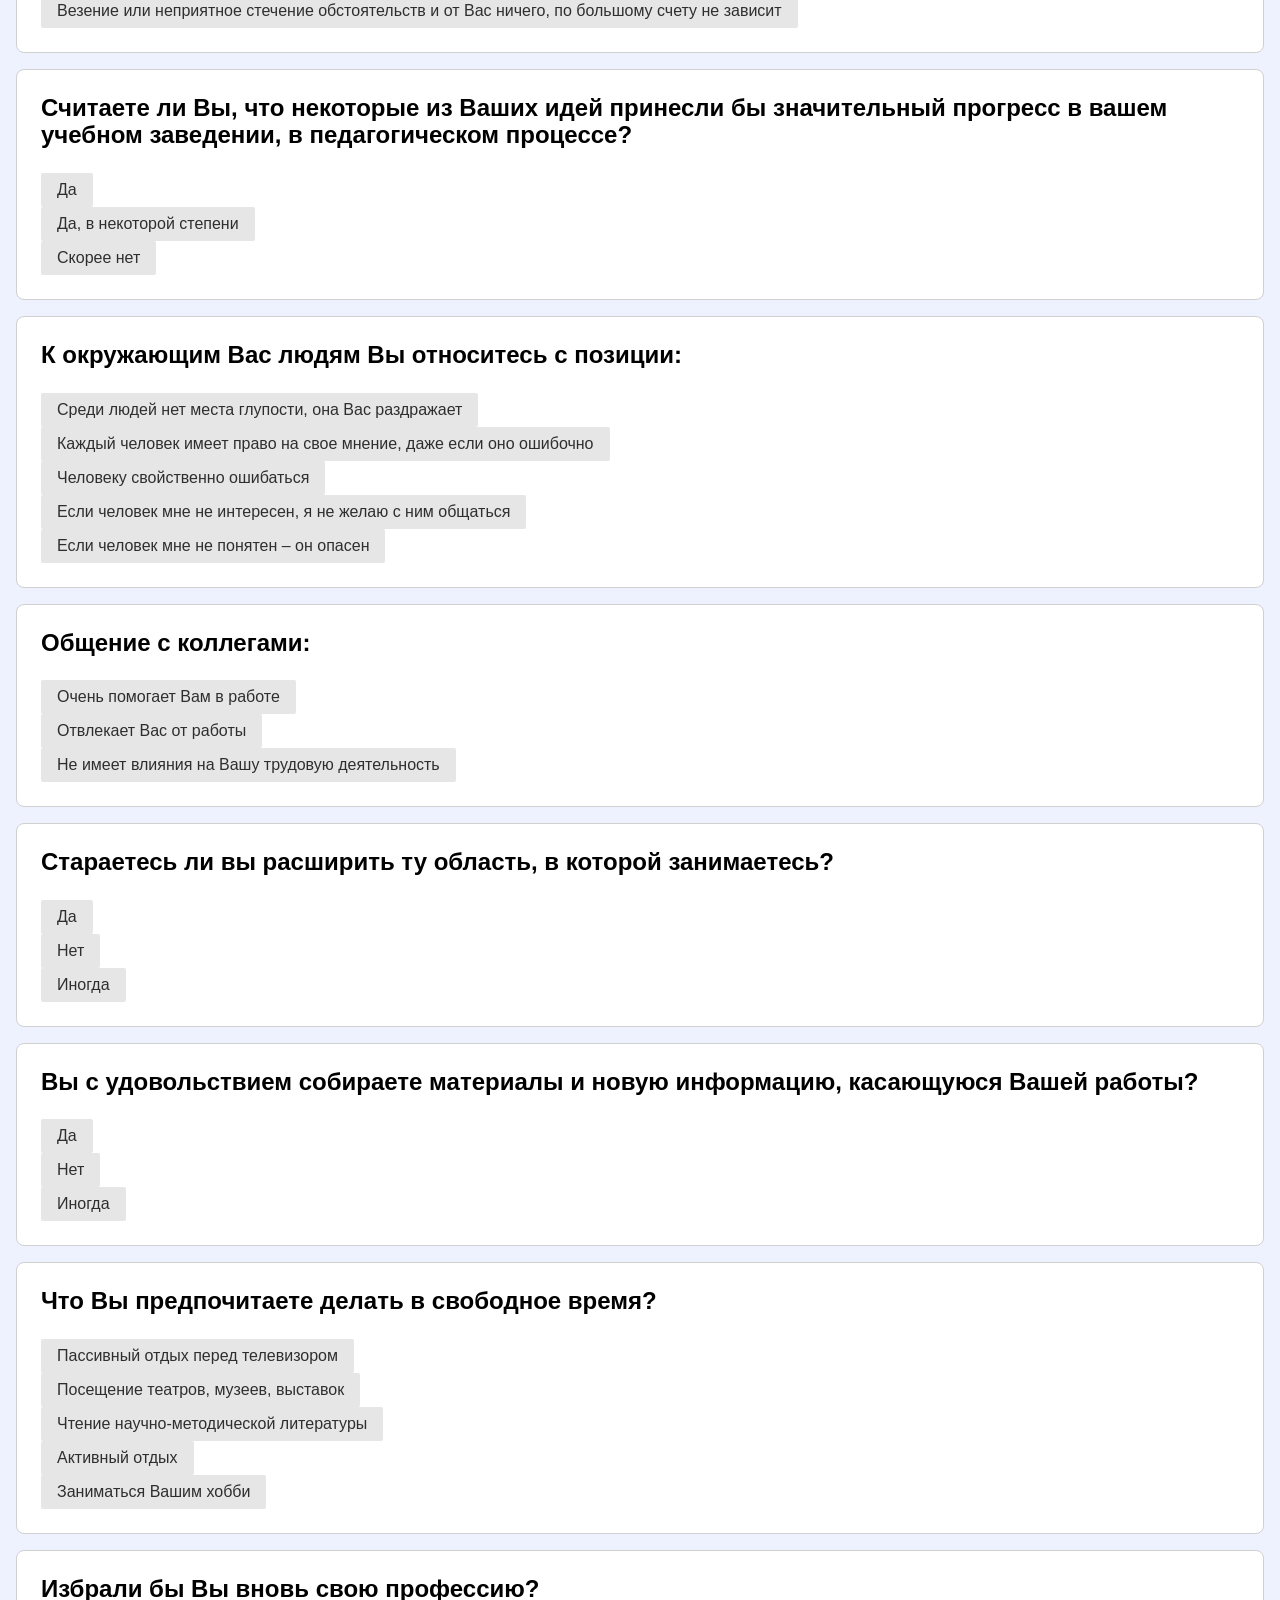
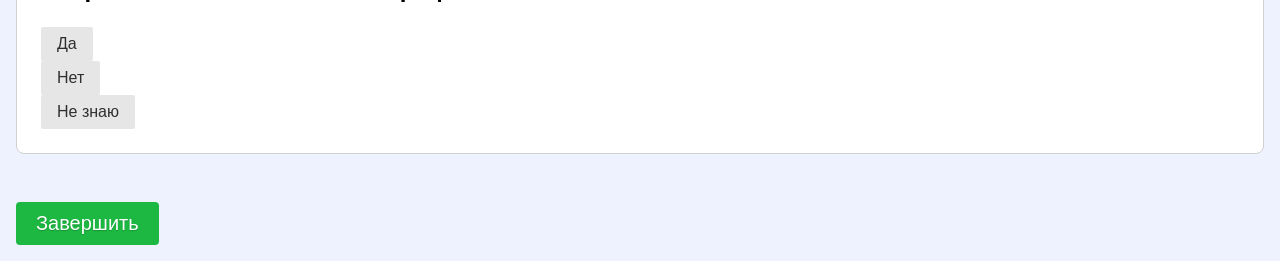
==== commit f6fd7d4a: "fix title" ====
--- a/index.html
+++ b/index.html
@@ -1,377 +1 @@
-<!DOCTYPE html>
-<html lang="en">
-
-<head>
-    <meta charset="utf-8">
-    <title>Диагностика Самореализации</title>
-    <meta name="viewport" content="width=device-width,initial-scale=1">
-    <meta name="mobile-web-app-capable" content="yes">
-    <meta name="apple-mobile-web-app-capable" content="yes">
-    <link rel="apple-touch-icon" href="/assets/icons/apple-touch-icon.png">
-    <link rel="manifest" href="/manifest.json">
-    <meta name="theme-color" content="#673ab8">
-    <link rel="shortcut icon" href="/favicon.ico">
-    <style>
-        html {
-            -webkit-text-size-adjust: 100%;
-            line-height: 1.15
-        }
-
-        body,
-        button {
-            margin: 0
-        }
-
-        button {
-            font-family: inherit;
-            font-size: 100%;
-            line-height: 1.15;
-            overflow: visible;
-            text-transform: none;
-            -webkit-appearance: button
-        }
-
-        button::-moz-focus-inner {
-            border-style: none;
-            padding: 0
-        }
-
-        button:-moz-focusring {
-            outline: 1px dotted ButtonText
-        }
-
-        html {
-            font-family: sans-serif
-        }
-
-        .pure-button {
-            -webkit-user-drag: none;
-            box-sizing: border-box;
-            cursor: pointer;
-            display: inline-block;
-            line-height: normal;
-            text-align: center;
-            -webkit-user-select: none;
-            -ms-user-select: none;
-            user-select: none;
-            vertical-align: middle;
-            white-space: nowrap
-        }
-
-        .pure-button::-moz-focus-inner {
-            border: 0;
-            padding: 0
-        }
-
-        .pure-button-group {
-            letter-spacing: -.31em;
-            text-rendering: optimizespeed;
-            word-spacing: -.43em
-        }
-
-        .pure-button-group .pure-button {
-            letter-spacing: normal;
-            text-rendering: auto;
-            vertical-align: top;
-            word-spacing: normal
-        }
-
-        .pure-button {
-            background-color: #e6e6e6;
-            border: transparent;
-            border-radius: 2px;
-            color: rgba(0, 0, 0, .8);
-            font-family: inherit;
-            font-size: 100%;
-            padding: .5em 1em;
-            text-decoration: none
-        }
-
-        .pure-button:focus,
-        .pure-button:hover {
-            background-image: linear-gradient(transparent, rgba(0, 0, 0, .05) 40%, rgba(0, 0, 0, .1))
-        }
-
-        .pure-button:focus {
-            outline: 0
-        }
-
-        .pure-button:active {
-            border-color: #000;
-            box-shadow: inset 0 0 0 1px rgba(0, 0, 0, .15), inset 0 0 6px rgba(0, 0, 0, .2)
-        }
-
-        .pure-button-group .pure-button {
-            border-radius: 0;
-            border-right: 1px solid rgba(0, 0, 0, .2);
-            margin: 0
-        }
-
-        .pure-button-group .pure-button:first-child {
-            border-bottom-left-radius: 2px;
-            border-top-left-radius: 2px
-        }
-
-        .pure-button-group .pure-button:last-child {
-            border-bottom-right-radius: 2px;
-            border-right: none;
-            border-top-right-radius: 2px
-        }
-
-        body {
-            padding: 16px
-        }
-
-        .button-xlarge {
-            font-size: 125%
-        }
-
-        .button-success {
-            border-radius: 4px;
-            color: #fff;
-            text-shadow: 0 1px 1px rgba(0, 0, 0, .2);
-            background: #1cb841
-        }
-
-        .button-finish {
-            margin-top: 32px
-        }
-    </style>
-    <link href="/bundle.1a006.css" rel="stylesheet" media="only x" onload="this.media='all'"><noscript>
-        <link rel="stylesheet" href="/bundle.1a006.css">
-    </noscript>
-</head>
-
-<body>
-    <div>
-        <div>
-            <h2>Вы считаете, что Вам необходимо совершенствование профессионализма:</h2>
-            <div>
-                <div><button class="pure-button">Постоянно, так как требования к уровню учителей все время повышаются, а
-                        достигнутые результаты открывают новые перспективы профессионального и личностного
-                        роста</button></div>
-                <div><button class="pure-button">Считаете это напрасной тратой времени, так как опыт практической
-                        деятельности позволяет достигать Вам определенных результатов, которые Вас вполне
-                        устраивают</button></div>
-                <div><button class="pure-button">Только когда этого требует администрация, чтобы не отставать от своих
-                        коллег</button></div>
-            </div>
-        </div>
-        <div>
-            <h2>Хотите ли Вы перейти на другую работу, не связанную с педагогической деятельностью?</h2>
-            <div>
-                <div><button class="pure-button">Да</button></div>
-                <div><button class="pure-button">Нет</button></div>
-                <div><button class="pure-button">Не знаю</button></div>
-            </div>
-        </div>
-        <div>
-            <h2>Для Вас в профессиональной деятельности наиболее важно:</h2>
-            <div>
-                <div><button class="pure-button">Достижение только высоких результатов</button></div>
-                <div><button class="pure-button">Создание карьеры, движение по иерархической лестнице вверх</button>
-                </div>
-                <div><button class="pure-button">Всестороннее развитие личности учащихся путем совершенствования Вашего
-                        профессионального мастерства</button></div>
-                <div><button class="pure-button">Формальное выполнение всех предписаний и инструкций администрации и
-                        руководящих органов</button></div>
-            </div>
-        </div>
-        <div>
-            <h2>Прочитайте нижеперечисленные мотивы профессиональной деятельности и дайте оценку их значимости для Вас
-            </h2>
-            <div>
-                <h4>Денежный заработок</h4>
-                <div class="pure-button-group" role="group">
-                    <div><button class="pure-button">В очень незначительной степени</button></div>
-                    <div><button class="pure-button">В незначительной степени</button></div>
-                    <div><button class="pure-button">В небольшой, но и не в малой мере</button></div>
-                    <div><button class="pure-button">В большой мере</button></div>
-                    <div><button class="pure-button">В очень большой мере</button></div>
-                </div>
-            </div>
-            <div>
-                <h4>Стремление к продвижению по работе</h4>
-                <div class="pure-button-group" role="group">
-                    <div><button class="pure-button">В очень незначительной степени</button></div>
-                    <div><button class="pure-button">В незначительной степени</button></div>
-                    <div><button class="pure-button">В небольшой, но и не в малой мере</button></div>
-                    <div><button class="pure-button">В большой мере</button></div>
-                    <div><button class="pure-button">В очень большой мере</button></div>
-                </div>
-            </div>
-            <div>
-                <h4>Стремление избежать критики со стороны руководителя или коллег</h4>
-                <div class="pure-button-group" role="group">
-                    <div><button class="pure-button">В очень незначительной степени</button></div>
-                    <div><button class="pure-button">В незначительной степени</button></div>
-                    <div><button class="pure-button">В небольшой, но и не в малой мере</button></div>
-                    <div><button class="pure-button">В большой мере</button></div>
-                    <div><button class="pure-button">В очень большой мере</button></div>
-                </div>
-            </div>
-            <div>
-                <h4>Стремление избежать возможных наказаний и неприятностей</h4>
-                <div class="pure-button-group" role="group">
-                    <div><button class="pure-button">В очень незначительной степени</button></div>
-                    <div><button class="pure-button">В незначительной степени</button></div>
-                    <div><button class="pure-button">В небольшой, но и не в малой мере</button></div>
-                    <div><button class="pure-button">В большой мере</button></div>
-                    <div><button class="pure-button">В очень большой мере</button></div>
-                </div>
-            </div>
-            <div>
-                <h4>Потребность в достижении социального престижа и уважения со стороны других</h4>
-                <div class="pure-button-group" role="group">
-                    <div><button class="pure-button">В очень незначительной степени</button></div>
-                    <div><button class="pure-button">В незначительной степени</button></div>
-                    <div><button class="pure-button">В небольшой, но и не в малой мере</button></div>
-                    <div><button class="pure-button">В большой мере</button></div>
-                    <div><button class="pure-button">В очень большой мере</button></div>
-                </div>
-            </div>
-            <div>
-                <h4>Удовлетворение от самого процесса и результата работы</h4>
-                <div class="pure-button-group" role="group">
-                    <div><button class="pure-button">В очень незначительной степени</button></div>
-                    <div><button class="pure-button">В незначительной степени</button></div>
-                    <div><button class="pure-button">В небольшой, но и не в малой мере</button></div>
-                    <div><button class="pure-button">В большой мере</button></div>
-                    <div><button class="pure-button">В очень большой мере</button></div>
-                </div>
-            </div>
-            <div>
-                <h4>Возможность наиболее полной самореализации именно в данной деятельности</h4>
-                <div class="pure-button-group" role="group">
-                    <div><button class="pure-button">В очень незначительной степени</button></div>
-                    <div><button class="pure-button">В незначительной степени</button></div>
-                    <div><button class="pure-button">В небольшой, но и не в малой мере</button></div>
-                    <div><button class="pure-button">В большой мере</button></div>
-                    <div><button class="pure-button">В очень большой мере</button></div>
-                </div>
-            </div>
-        </div>
-        <div>
-            <h2>Как вы оцениваете своё физическое состояние?</h2>
-            <div><button class="pure-button">1</button><button class="pure-button">2</button><button
-                    class="pure-button">3</button><button class="pure-button">4</button><button
-                    class="pure-button">5</button></div>
-        </div>
-        <div>
-            <h2>В конце дня Вы обыкновенно</h2>
-            <div>
-                <div><button class="pure-button">Недовольны собой</button></div>
-                <div><button class="pure-button">Считаете, что день мог бы пройти и лучше</button></div>
-                <div><button class="pure-button">Отходите ко сну с чувством удовлетворения</button></div>
-            </div>
-        </div>
-        <div>
-            <h2>Часто ли Вы испытываете ощущение счастья и радости?</h2>
-            <div>
-                <div><button class="pure-button">Всегда</button></div>
-                <div><button class="pure-button">Довольно часто</button></div>
-                <div><button class="pure-button">Не понятен вопрос</button></div>
-                <div><button class="pure-button">Иногда</button></div>
-                <div><button class="pure-button">Почти никогда</button></div>
-                <div><button class="pure-button">Не могу сказать</button></div>
-            </div>
-        </div>
-        <div>
-            <h2>Если бы была возможность начать жизнь сначала, многое бы Вы изменили в ней?</h2>
-            <div>
-                <div><button class="pure-button">Да</button></div>
-                <div><button class="pure-button">Нет</button></div>
-                <div><button class="pure-button">Не знаю</button></div>
-            </div>
-        </div>
-        <div>
-            <h2>Нравится ли Вам Ваша профессия?</h2>
-            <div>
-                <div><button class="pure-button">Профессия очень нравится</button></div>
-                <div><button class="pure-button">Скорее нравится, чем не нравится</button></div>
-                <div><button class="pure-button">Безразлична</button></div>
-                <div><button class="pure-button">Скорее не нравится, чем нравится</button></div>
-                <div><button class="pure-button">Совершенно не нравится</button></div>
-                <div><button class="pure-button">Не могу сказать</button></div>
-            </div>
-        </div>
-        <div>
-            <h2>Вы считаете, что Ваши успехи и неудачи это:</h2>
-            <div>
-                <div><button class="pure-button">Результат Ваших побед и ошибок и при желании всё в Ваших руках</button>
-                </div>
-                <div><button class="pure-button">Везение или неприятное стечение обстоятельств и от Вас ничего, по
-                        большому счету не зависит</button></div>
-            </div>
-        </div>
-        <div>
-            <h2>Считаете ли Вы, что некоторые из Ваших идей принесли бы значительный прогресс в вашем учебном заведении,
-                в педагогическом процессе?</h2>
-            <div>
-                <div><button class="pure-button">Да</button></div>
-                <div><button class="pure-button">Да, в некоторой степени</button></div>
-                <div><button class="pure-button">Скорее нет</button></div>
-            </div>
-        </div>
-        <div>
-            <h2>К окружающим Вас людям Вы относитесь с позиции:</h2>
-            <div>
-                <div><button class="pure-button">Среди людей нет места глупости, она Вас раздражает</button></div>
-                <div><button class="pure-button">Каждый человек имеет право на свое мнение, даже если оно
-                        ошибочно</button></div>
-                <div><button class="pure-button">Человеку свойственно ошибаться</button></div>
-                <div><button class="pure-button">Если человек мне не интересен, я не желаю с ним общаться</button></div>
-                <div><button class="pure-button">Если человек мне не понятен – он опасен</button></div>
-            </div>
-        </div>
-        <div>
-            <h2>Общение с коллегами:</h2>
-            <div>
-                <div><button class="pure-button">Очень помогает Вам в работе</button></div>
-                <div><button class="pure-button">Отвлекает Вас от работы</button></div>
-                <div><button class="pure-button">Не имеет влияния на Вашу трудовую деятельность</button></div>
-            </div>
-        </div>
-        <div>
-            <h2>Стараетесь ли вы расширить ту область, в которой занимаетесь?</h2>
-            <div>
-                <div><button class="pure-button">Да</button></div>
-                <div><button class="pure-button">Нет</button></div>
-                <div><button class="pure-button">Иногда</button></div>
-            </div>
-        </div>
-        <div>
-            <h2>Вы с удовольствием собираете материалы и новую информацию, касающуюся Вашей работы?</h2>
-            <div>
-                <div><button class="pure-button">Да</button></div>
-                <div><button class="pure-button">Нет</button></div>
-                <div><button class="pure-button">Иногда</button></div>
-            </div>
-        </div>
-        <div>
-            <h2>Что Вы предпочитаете делать в свободное время?</h2>
-            <div>
-                <div><button class="pure-button">Пассивный отдых перед телевизором</button></div>
-                <div><button class="pure-button">Посещение театров, музеев, выставок</button></div>
-                <div><button class="pure-button">Чтение научно-методической литературы</button></div>
-                <div><button class="pure-button">Активный отдых</button></div>
-                <div><button class="pure-button">Заниматься Вашим хобби</button></div>
-            </div>
-        </div>
-        <div>
-            <h2>Избрали бы Вы вновь свою профессию?</h2>
-            <div>
-                <div><button class="pure-button">Да</button></div>
-                <div><button class="pure-button">Нет</button></div>
-                <div><button class="pure-button">Не знаю</button></div>
-            </div>
-        </div>
-    </div>
-    <div><button class="button-xlarge pure-button button-success button-finish">Завершить</button></div>
-    <script type="__PREACT_CLI_DATA__">%7B%22preRenderData%22:%7B%22url%22:%22/%22%7D%7D</script>
-    <script crossorigin="anonymous" src="/bundle.43952.esm.js" type="module"></script>
-    <script nomodule="" src="/polyfills.93ff7.js"></script>
-    <script nomodule="" defer="defer" src="/bundle.5655a.js"></script>
-</body>
-
-</html>+<!DOCTYPE html><html lang="en"><head><meta charset="utf-8"><title>Тест на определение типа самореализации</title><meta name="viewport" content="width=device-width,initial-scale=1"><meta name="mobile-web-app-capable" content="yes"><meta name="apple-mobile-web-app-capable" content="yes"><link rel="apple-touch-icon" href="/assets/icons/apple-touch-icon.png"><link rel="manifest" href="/manifest.json"><meta name="theme-color" content="#673ab8"><link rel="shortcut icon" href="/favicon.ico"><style>html{-webkit-text-size-adjust:100%;line-height:1.15}body{margin:0}h1{font-size:2em;margin:.67em 0}button{font-family:inherit;font-size:100%;line-height:1.15;margin:0;overflow:visible;text-transform:none;-webkit-appearance:button}button::-moz-focus-inner{border-style:none;padding:0}button:-moz-focusring{outline:1px dotted ButtonText}html{font-family:sans-serif}.pure-button{-webkit-user-drag:none;box-sizing:border-box;cursor:pointer;display:inline-block;line-height:normal;text-align:center;-webkit-user-select:none;-ms-user-select:none;user-select:none;vertical-align:middle;white-space:nowrap}.pure-button::-moz-focus-inner{border:0;padding:0}.pure-button-group{letter-spacing:-.31em;text-rendering:optimizespeed;word-spacing:-.43em}.pure-button-group .pure-button{letter-spacing:normal;text-rendering:auto;vertical-align:top;word-spacing:normal}.pure-button{background-color:#e6e6e6;border:transparent;border-radius:2px;color:rgba(0,0,0,.8);font-family:inherit;font-size:100%;padding:.5em 1em;text-decoration:none}.pure-button:focus,.pure-button:hover{background-image:linear-gradient(transparent,rgba(0,0,0,.05) 40%,rgba(0,0,0,.1))}.pure-button:focus{outline:0}.pure-button:active{border-color:#000;box-shadow:inset 0 0 0 1px rgba(0,0,0,.15),inset 0 0 6px rgba(0,0,0,.2)}.pure-button-group .pure-button{border-radius:0;border-right:1px solid rgba(0,0,0,.2);margin:0}.pure-button-group .pure-button:first-child{border-bottom-left-radius:2px;border-top-left-radius:2px}.pure-button-group .pure-button:last-child{border-bottom-right-radius:2px;border-right:none;border-top-right-radius:2px}body{-ms-flex-pack:center;background-color:#eef2ff;justify-content:center;padding:16px}.button-xlarge{font-size:125%}.button-success{border-radius:4px;color:#fff;text-shadow:0 1px 1px rgba(0,0,0,.2);background:#1cb841}.button-finish{margin-top:32px}.header{border-bottom:1px solid #009b90;color:#1c2a39}.card{background-color:#fff;border:1px solid #d0d0d0;border-radius:8px;margin:16px 0;padding:24px}.question-title{margin-bottom:24px}h2{margin:0;padding:0}</style><link href="/bundle.e680b.css" rel="stylesheet" media="only x" onload="this.media='all'"><noscript><link rel="stylesheet" href="/bundle.e680b.css"></noscript></head><body><h1 class="header card">Методика определения типа профессиональной самореализации личности (С.И.Филимонова)</h1><div><div class="card"><h2 class="question-title">Вы считаете, что Вам необходимо совершенствование профессионализма:</h2><div><div><button class="pure-button">Постоянно, так как требования к уровню учителей все время повышаются, а достигнутые результаты открывают новые перспективы профессионального и личностного роста</button></div><div><button class="pure-button">Считаете это напрасной тратой времени, так как опыт практической деятельности позволяет достигать Вам определенных результатов, которые Вас вполне устраивают</button></div><div><button class="pure-button">Только когда этого требует администрация, чтобы не отставать от своих коллег</button></div></div></div><div class="card"><h2 class="question-title">Хотите ли Вы перейти на другую работу, не связанную с педагогической деятельностью?</h2><div><div><button class="pure-button">Да</button></div><div><button class="pure-button">Нет</button></div><div><button class="pure-button">Не знаю</button></div></div></div><div class="card"><h2 class="question-title">Для Вас в профессиональной деятельности наиболее важно:</h2><div><div><button class="pure-button">Достижение только высоких результатов</button></div><div><button class="pure-button">Создание карьеры, движение по иерархической лестнице вверх</button></div><div><button class="pure-button">Всестороннее развитие личности учащихся путем совершенствования Вашего профессионального мастерства</button></div><div><button class="pure-button">Формальное выполнение всех предписаний и инструкций администрации и руководящих органов</button></div></div></div><div class="card"><h2 class="question-title">Прочитайте нижеперечисленные мотивы профессиональной деятельности и дайте оценку их значимости для Вас</h2><div><h4>Денежный заработок</h4><div class="pure-button-group" role="group"><div><button class="pure-button">В очень незначительной степени</button></div><div><button class="pure-button">В незначительной степени</button></div><div><button class="pure-button">В небольшой, но и не в малой мере</button></div><div><button class="pure-button">В большой мере</button></div><div><button class="pure-button">В очень большой мере</button></div></div></div><div><h4>Стремление к продвижению по работе</h4><div class="pure-button-group" role="group"><div><button class="pure-button">В очень незначительной степени</button></div><div><button class="pure-button">В незначительной степени</button></div><div><button class="pure-button">В небольшой, но и не в малой мере</button></div><div><button class="pure-button">В большой мере</button></div><div><button class="pure-button">В очень большой мере</button></div></div></div><div><h4>Стремление избежать критики со стороны руководителя или коллег</h4><div class="pure-button-group" role="group"><div><button class="pure-button">В очень незначительной степени</button></div><div><button class="pure-button">В незначительной степени</button></div><div><button class="pure-button">В небольшой, но и не в малой мере</button></div><div><button class="pure-button">В большой мере</button></div><div><button class="pure-button">В очень большой мере</button></div></div></div><div><h4>Стремление избежать возможных наказаний и неприятностей</h4><div class="pure-button-group" role="group"><div><button class="pure-button">В очень незначительной степени</button></div><div><button class="pure-button">В незначительной степени</button></div><div><button class="pure-button">В небольшой, но и не в малой мере</button></div><div><button class="pure-button">В большой мере</button></div><div><button class="pure-button">В очень большой мере</button></div></div></div><div><h4>Потребность в достижении социального престижа и уважения со стороны других</h4><div class="pure-button-group" role="group"><div><button class="pure-button">В очень незначительной степени</button></div><div><button class="pure-button">В незначительной степени</button></div><div><button class="pure-button">В небольшой, но и не в малой мере</button></div><div><button class="pure-button">В большой мере</button></div><div><button class="pure-button">В очень большой мере</button></div></div></div><div><h4>Удовлетворение от самого процесса и результата работы</h4><div class="pure-button-group" role="group"><div><button class="pure-button">В очень незначительной степени</button></div><div><button class="pure-button">В незначительной степени</button></div><div><button class="pure-button">В небольшой, но и не в малой мере</button></div><div><button class="pure-button">В большой мере</button></div><div><button class="pure-button">В очень большой мере</button></div></div></div><div><h4>Возможность наиболее полной самореализации именно в данной деятельности</h4><div class="pure-button-group" role="group"><div><button class="pure-button">В очень незначительной степени</button></div><div><button class="pure-button">В незначительной степени</button></div><div><button class="pure-button">В небольшой, но и не в малой мере</button></div><div><button class="pure-button">В большой мере</button></div><div><button class="pure-button">В очень большой мере</button></div></div></div></div><div class="card"><h2 class="question-title">Как вы оцениваете своё физическое состояние?</h2><div><button class="pure-button">1</button><button class="pure-button">2</button><button class="pure-button">3</button><button class="pure-button">4</button><button class="pure-button">5</button></div></div><div class="card"><h2 class="question-title">В конце дня Вы обыкновенно</h2><div><div><button class="pure-button">Недовольны собой</button></div><div><button class="pure-button">Считаете, что день мог бы пройти и лучше</button></div><div><button class="pure-button">Отходите ко сну с чувством удовлетворения</button></div></div></div><div class="card"><h2 class="question-title">Часто ли Вы испытываете ощущение счастья и радости?</h2><div><div><button class="pure-button">Всегда</button></div><div><button class="pure-button">Довольно часто</button></div><div><button class="pure-button">Не понятен вопрос</button></div><div><button class="pure-button">Иногда</button></div><div><button class="pure-button">Почти никогда</button></div><div><button class="pure-button">Не могу сказать</button></div></div></div><div class="card"><h2 class="question-title">Если бы была возможность начать жизнь сначала, многое бы Вы изменили в ней?</h2><div><div><button class="pure-button">Да</button></div><div><button class="pure-button">Нет</button></div><div><button class="pure-button">Не знаю</button></div></div></div><div class="card"><h2 class="question-title">Нравится ли Вам Ваша профессия?</h2><div><div><button class="pure-button">Профессия очень нравится</button></div><div><button class="pure-button">Скорее нравится, чем не нравится</button></div><div><button class="pure-button">Безразлична</button></div><div><button class="pure-button">Скорее не нравится, чем нравится</button></div><div><button class="pure-button">Совершенно не нравится</button></div><div><button class="pure-button">Не могу сказать</button></div></div></div><div class="card"><h2 class="question-title">Вы считаете, что Ваши успехи и неудачи это:</h2><div><div><button class="pure-button">Результат Ваших побед и ошибок и при желании всё в Ваших руках</button></div><div><button class="pure-button">Везение или неприятное стечение обстоятельств и от Вас ничего, по большому счету не зависит</button></div></div></div><div class="card"><h2 class="question-title">Считаете ли Вы, что некоторые из Ваших идей принесли бы значительный прогресс в вашем учебном заведении, в педагогическом процессе?</h2><div><div><button class="pure-button">Да</button></div><div><button class="pure-button">Да, в некоторой степени</button></div><div><button class="pure-button">Скорее нет</button></div></div></div><div class="card"><h2 class="question-title">К окружающим Вас людям Вы относитесь с позиции:</h2><div><div><button class="pure-button">Среди людей нет места глупости, она Вас раздражает</button></div><div><button class="pure-button">Каждый человек имеет право на свое мнение, даже если оно ошибочно</button></div><div><button class="pure-button">Человеку свойственно ошибаться</button></div><div><button class="pure-button">Если человек мне не интересен, я не желаю с ним общаться</button></div><div><button class="pure-button">Если человек мне не понятен – он опасен</button></div></div></div><div class="card"><h2 class="question-title">Общение с коллегами:</h2><div><div><button class="pure-button">Очень помогает Вам в работе</button></div><div><button class="pure-button">Отвлекает Вас от работы</button></div><div><button class="pure-button">Не имеет влияния на Вашу трудовую деятельность</button></div></div></div><div class="card"><h2 class="question-title">Стараетесь ли вы расширить ту область, в которой занимаетесь?</h2><div><div><button class="pure-button">Да</button></div><div><button class="pure-button">Нет</button></div><div><button class="pure-button">Иногда</button></div></div></div><div class="card"><h2 class="question-title">Вы с удовольствием собираете материалы и новую информацию, касающуюся Вашей работы?</h2><div><div><button class="pure-button">Да</button></div><div><button class="pure-button">Нет</button></div><div><button class="pure-button">Иногда</button></div></div></div><div class="card"><h2 class="question-title">Что Вы предпочитаете делать в свободное время?</h2><div><div><button class="pure-button">Пассивный отдых перед телевизором</button></div><div><button class="pure-button">Посещение театров, музеев, выставок</button></div><div><button class="pure-button">Чтение научно-методической литературы</button></div><div><button class="pure-button">Активный отдых</button></div><div><button class="pure-button">Заниматься Вашим хобби</button></div></div></div><div class="card"><h2 class="question-title">Избрали бы Вы вновь свою профессию?</h2><div><div><button class="pure-button">Да</button></div><div><button class="pure-button">Нет</button></div><div><button class="pure-button">Не знаю</button></div></div></div></div><div><button class="button-xlarge pure-button button-success button-finish">Завершить</button></div><script type="__PREACT_CLI_DATA__">%7B%22preRenderData%22:%7B%22url%22:%22/%22%7D%7D</script><script crossorigin="anonymous" src="/bundle.05168.esm.js" type="module"></script><script nomodule="" src="/polyfills.93ff7.js"></script><script nomodule="" defer="defer" src="/bundle.6377a.js"></script></body></html>
--- a/bundle.e680b.css
+++ b/bundle.e680b.css
@@ -0,0 +1,11 @@
+/*!
+Pure v3.0.0
+Copyright 2013 Yahoo!
+Licensed under the BSD License.
+https://github.com/pure-css/pure/blob/master/LICENSE
+*/
+/*!
+normalize.css v | MIT License | https://necolas.github.io/normalize.css/
+Copyright (c) Nicolas Gallagher and Jonathan Neal
+*/
+/*! normalize.css v8.0.1 | MIT License | github.com/necolas/normalize.css */html{-webkit-text-size-adjust:100%;line-height:1.15}body{margin:0}main{display:block}h1{font-size:2em;margin:.67em 0}hr{box-sizing:content-box;height:0;overflow:visible}pre{font-family:monospace,monospace;font-size:1em}a{background-color:transparent}abbr[title]{border-bottom:none;text-decoration:underline;-webkit-text-decoration:underline dotted;text-decoration:underline dotted}b,strong{font-weight:bolder}code,kbd,samp{font-family:monospace,monospace;font-size:1em}small{font-size:80%}sub,sup{font-size:75%;line-height:0;position:relative;vertical-align:baseline}sub{bottom:-.25em}sup{top:-.5em}img{border-style:none}button,input,optgroup,select,textarea{font-family:inherit;font-size:100%;line-height:1.15;margin:0}button,input{overflow:visible}button,select{text-transform:none}[type=button],[type=reset],[type=submit],button{-webkit-appearance:button}[type=button]::-moz-focus-inner,[type=reset]::-moz-focus-inner,[type=submit]::-moz-focus-inner,button::-moz-focus-inner{border-style:none;padding:0}[type=button]:-moz-focusring,[type=reset]:-moz-focusring,[type=submit]:-moz-focusring,button:-moz-focusring{outline:1px dotted ButtonText}fieldset{padding:.35em .75em .625em}legend{box-sizing:border-box;color:inherit;display:table;max-width:100%;padding:0;white-space:normal}progress{vertical-align:baseline}textarea{overflow:auto}[type=checkbox],[type=radio]{box-sizing:border-box;padding:0}[type=number]::-webkit-inner-spin-button,[type=number]::-webkit-outer-spin-button{height:auto}[type=search]{-webkit-appearance:textfield;outline-offset:-2px}[type=search]::-webkit-search-decoration{-webkit-appearance:none}::-webkit-file-upload-button{-webkit-appearance:button;font:inherit}details{display:block}summary{display:list-item}[hidden],template{display:none}html{font-family:sans-serif}.hidden,[hidden]{display:none!important}.pure-img{display:block;height:auto;max-width:100%}.pure-g{-ms-flex-line-pack:start;align-content:flex-start;display:-ms-flexbox;display:flex;-ms-flex-flow:row wrap;flex-flow:row wrap}.pure-u{display:inline-block;vertical-align:top}.pure-u-1,.pure-u-1-1,.pure-u-1-12,.pure-u-1-2,.pure-u-1-24,.pure-u-1-3,.pure-u-1-4,.pure-u-1-5,.pure-u-1-6,.pure-u-1-8,.pure-u-10-24,.pure-u-11-12,.pure-u-11-24,.pure-u-12-24,.pure-u-13-24,.pure-u-14-24,.pure-u-15-24,.pure-u-16-24,.pure-u-17-24,.pure-u-18-24,.pure-u-19-24,.pure-u-2-24,.pure-u-2-3,.pure-u-2-5,.pure-u-20-24,.pure-u-21-24,.pure-u-22-24,.pure-u-23-24,.pure-u-24-24,.pure-u-3-24,.pure-u-3-4,.pure-u-3-5,.pure-u-3-8,.pure-u-4-24,.pure-u-4-5,.pure-u-5-12,.pure-u-5-24,.pure-u-5-5,.pure-u-5-6,.pure-u-5-8,.pure-u-6-24,.pure-u-7-12,.pure-u-7-24,.pure-u-7-8,.pure-u-8-24,.pure-u-9-24{display:inline-block;letter-spacing:normal;text-rendering:auto;vertical-align:top;word-spacing:normal}.pure-u-1-24{width:4.1667%}.pure-u-1-12,.pure-u-2-24{width:8.3333%}.pure-u-1-8,.pure-u-3-24{width:12.5%}.pure-u-1-6,.pure-u-4-24{width:16.6667%}.pure-u-1-5{width:20%}.pure-u-5-24{width:20.8333%}.pure-u-1-4,.pure-u-6-24{width:25%}.pure-u-7-24{width:29.1667%}.pure-u-1-3,.pure-u-8-24{width:33.3333%}.pure-u-3-8,.pure-u-9-24{width:37.5%}.pure-u-2-5{width:40%}.pure-u-10-24,.pure-u-5-12{width:41.6667%}.pure-u-11-24{width:45.8333%}.pure-u-1-2,.pure-u-12-24{width:50%}.pure-u-13-24{width:54.1667%}.pure-u-14-24,.pure-u-7-12{width:58.3333%}.pure-u-3-5{width:60%}.pure-u-15-24,.pure-u-5-8{width:62.5%}.pure-u-16-24,.pure-u-2-3{width:66.6667%}.pure-u-17-24{width:70.8333%}.pure-u-18-24,.pure-u-3-4{width:75%}.pure-u-19-24{width:79.1667%}.pure-u-4-5{width:80%}.pure-u-20-24,.pure-u-5-6{width:83.3333%}.pure-u-21-24,.pure-u-7-8{width:87.5%}.pure-u-11-12,.pure-u-22-24{width:91.6667%}.pure-u-23-24{width:95.8333%}.pure-u-1,.pure-u-1-1,.pure-u-24-24,.pure-u-5-5{width:100%}.pure-button{-webkit-user-drag:none;box-sizing:border-box;cursor:pointer;display:inline-block;line-height:normal;text-align:center;-webkit-user-select:none;-ms-user-select:none;user-select:none;vertical-align:middle;white-space:nowrap}.pure-button::-moz-focus-inner{border:0;padding:0}.pure-button-group{letter-spacing:-.31em;text-rendering:optimizespeed}.opera-only :-o-prefocus,.pure-button-group{word-spacing:-.43em}.pure-button-group .pure-button{letter-spacing:normal;text-rendering:auto;vertical-align:top;word-spacing:normal}.pure-button{background-color:#e6e6e6;border:transparent;border-radius:2px;color:rgba(0,0,0,.8);font-family:inherit;font-size:100%;padding:.5em 1em;text-decoration:none}.pure-button-hover,.pure-button:focus,.pure-button:hover{background-image:linear-gradient(transparent,rgba(0,0,0,.05) 40%,rgba(0,0,0,.1))}.pure-button:focus{outline:0}.pure-button-active,.pure-button:active{border-color:#000;box-shadow:inset 0 0 0 1px rgba(0,0,0,.15),inset 0 0 6px rgba(0,0,0,.2)}.pure-button-disabled,.pure-button-disabled:active,.pure-button-disabled:focus,.pure-button-disabled:hover,.pure-button[disabled]{background-image:none;border:none;box-shadow:none;cursor:not-allowed;opacity:.4;pointer-events:none}.pure-button-hidden{display:none}.pure-button-primary,.pure-button-selected,a.pure-button-primary,a.pure-button-selected{background-color:#0078e7;color:#fff}.pure-button-group .pure-button{border-radius:0;border-right:1px solid rgba(0,0,0,.2);margin:0}.pure-button-group .pure-button:first-child{border-bottom-left-radius:2px;border-top-left-radius:2px}.pure-button-group .pure-button:last-child{border-bottom-right-radius:2px;border-right:none;border-top-right-radius:2px}.pure-form input[type=color],.pure-form input[type=date],.pure-form input[type=datetime-local],.pure-form input[type=datetime],.pure-form input[type=email],.pure-form input[type=month],.pure-form input[type=number],.pure-form input[type=password],.pure-form input[type=search],.pure-form input[type=tel],.pure-form input[type=text],.pure-form input[type=time],.pure-form input[type=url],.pure-form input[type=week],.pure-form select,.pure-form textarea{border:1px solid #ccc;border-radius:4px;box-shadow:inset 0 1px 3px #ddd;box-sizing:border-box;display:inline-block;padding:.5em .6em;vertical-align:middle}.pure-form input:not([type]){border:1px solid #ccc;border-radius:4px;box-shadow:inset 0 1px 3px #ddd;box-sizing:border-box;display:inline-block;padding:.5em .6em}.pure-form input[type=color]{padding:.2em .5em}.pure-form input:not([type]):focus,.pure-form input[type=color]:focus,.pure-form input[type=date]:focus,.pure-form input[type=datetime-local]:focus,.pure-form input[type=datetime]:focus,.pure-form input[type=email]:focus,.pure-form input[type=month]:focus,.pure-form input[type=number]:focus,.pure-form input[type=password]:focus,.pure-form input[type=search]:focus,.pure-form input[type=tel]:focus,.pure-form input[type=text]:focus,.pure-form input[type=time]:focus,.pure-form input[type=url]:focus,.pure-form input[type=week]:focus,.pure-form select:focus,.pure-form textarea:focus{border-color:#129fea;outline:0}.pure-form input[type=checkbox]:focus,.pure-form input[type=file]:focus,.pure-form input[type=radio]:focus{outline:thin solid #129fea;outline:1px auto #129fea}.pure-form .pure-checkbox,.pure-form .pure-radio{display:block;margin:.5em 0}.pure-form input:not([type])[disabled],.pure-form input[type=color][disabled],.pure-form input[type=date][disabled],.pure-form input[type=datetime-local][disabled],.pure-form input[type=datetime][disabled],.pure-form input[type=email][disabled],.pure-form input[type=month][disabled],.pure-form input[type=number][disabled],.pure-form input[type=password][disabled],.pure-form input[type=search][disabled],.pure-form input[type=tel][disabled],.pure-form input[type=text][disabled],.pure-form input[type=time][disabled],.pure-form input[type=url][disabled],.pure-form input[type=week][disabled],.pure-form select[disabled],.pure-form textarea[disabled]{background-color:#eaeded;color:#cad2d3;cursor:not-allowed}.pure-form input[readonly],.pure-form select[readonly],.pure-form textarea[readonly]{background-color:#eee;border-color:#ccc;color:#777}.pure-form input:focus:invalid,.pure-form select:focus:invalid,.pure-form textarea:focus:invalid{border-color:#e9322d;color:#b94a48}.pure-form input[type=checkbox]:focus:invalid:focus,.pure-form input[type=file]:focus:invalid:focus,.pure-form input[type=radio]:focus:invalid:focus{outline-color:#e9322d}.pure-form select{background-color:#fff;border:1px solid #ccc;height:2.25em}.pure-form select[multiple]{height:auto}.pure-form label{margin:.5em 0 .2em}.pure-form fieldset{border:0;margin:0;padding:.35em 0 .75em}.pure-form legend{border-bottom:1px solid #e5e5e5;color:#333;display:block;margin-bottom:.3em;padding:.3em 0;width:100%}.pure-form-stacked input:not([type]),.pure-form-stacked input[type=color],.pure-form-stacked input[type=date],.pure-form-stacked input[type=datetime-local],.pure-form-stacked input[type=datetime],.pure-form-stacked input[type=email],.pure-form-stacked input[type=file],.pure-form-stacked input[type=month],.pure-form-stacked input[type=number],.pure-form-stacked input[type=password],.pure-form-stacked input[type=search],.pure-form-stacked input[type=tel],.pure-form-stacked input[type=text],.pure-form-stacked input[type=time],.pure-form-stacked input[type=url],.pure-form-stacked input[type=week],.pure-form-stacked label,.pure-form-stacked select,.pure-form-stacked textarea{display:block;margin:.25em 0}.pure-form-aligned input,.pure-form-aligned select,.pure-form-aligned textarea,.pure-form-message-inline{display:inline-block;vertical-align:middle}.pure-form-aligned textarea{vertical-align:top}.pure-form-aligned .pure-control-group{margin-bottom:.5em}.pure-form-aligned .pure-control-group label{display:inline-block;margin:0 1em 0 0;text-align:right;vertical-align:middle;width:10em}.pure-form-aligned .pure-controls{margin:1.5em 0 0 11em}.pure-form .pure-input-rounded,.pure-form input.pure-input-rounded{border-radius:2em;padding:.5em 1em}.pure-form .pure-group fieldset{margin-bottom:10px}.pure-form .pure-group input,.pure-form .pure-group textarea{border-radius:0;display:block;margin:0 0 -1px;padding:10px;position:relative;top:-1px}.pure-form .pure-group input:focus,.pure-form .pure-group textarea:focus{z-index:3}.pure-form .pure-group input:first-child,.pure-form .pure-group textarea:first-child{border-radius:4px 4px 0 0;margin:0;top:1px}.pure-form .pure-group input:first-child:last-child,.pure-form .pure-group textarea:first-child:last-child{border-radius:4px;margin:0;top:1px}.pure-form .pure-group input:last-child,.pure-form .pure-group textarea:last-child{border-radius:0 0 4px 4px;margin:0;top:-2px}.pure-form .pure-group button{margin:.35em 0}.pure-form .pure-input-1{width:100%}.pure-form .pure-input-3-4{width:75%}.pure-form .pure-input-2-3{width:66%}.pure-form .pure-input-1-2{width:50%}.pure-form .pure-input-1-3{width:33%}.pure-form .pure-input-1-4{width:25%}.pure-form-message-inline{color:#666;display:inline-block;font-size:.875em;padding-left:.3em;vertical-align:middle}.pure-form-message{color:#666;display:block;font-size:.875em}@media only screen and (max-width:480px){.pure-form button[type=submit]{margin:.7em 0 0}.pure-form input:not([type]),.pure-form input[type=color],.pure-form input[type=date],.pure-form input[type=datetime-local],.pure-form input[type=datetime],.pure-form input[type=email],.pure-form input[type=month],.pure-form input[type=number],.pure-form input[type=password],.pure-form input[type=search],.pure-form input[type=tel],.pure-form input[type=text],.pure-form input[type=time],.pure-form input[type=url],.pure-form input[type=week],.pure-form label{display:block;margin-bottom:.3em}.pure-group input:not([type]),.pure-group input[type=color],.pure-group input[type=date],.pure-group input[type=datetime-local],.pure-group input[type=datetime],.pure-group input[type=email],.pure-group input[type=month],.pure-group input[type=number],.pure-group input[type=password],.pure-group input[type=search],.pure-group input[type=tel],.pure-group input[type=text],.pure-group input[type=time],.pure-group input[type=url],.pure-group input[type=week]{margin-bottom:0}.pure-form-aligned .pure-control-group label{display:block;margin-bottom:.3em;text-align:left;width:100%}.pure-form-aligned .pure-controls{margin:1.5em 0 0}.pure-form-message,.pure-form-message-inline{display:block;font-size:.75em;padding:.2em 0 .8em}}.pure-menu{box-sizing:border-box}.pure-menu-fixed{left:0;position:fixed;top:0;z-index:3}.pure-menu-item,.pure-menu-list{position:relative}.pure-menu-list{list-style:none;margin:0;padding:0}.pure-menu-item{height:100%;margin:0;padding:0}.pure-menu-heading,.pure-menu-link{display:block;text-decoration:none;white-space:nowrap}.pure-menu-horizontal{white-space:nowrap;width:100%}.pure-menu-horizontal .pure-menu-list{display:inline-block}.pure-menu-horizontal .pure-menu-heading,.pure-menu-horizontal .pure-menu-item,.pure-menu-horizontal .pure-menu-separator{display:inline-block;vertical-align:middle}.pure-menu-item .pure-menu-item{display:block}.pure-menu-children{display:none;left:100%;margin:0;padding:0;position:absolute;top:0;z-index:3}.pure-menu-horizontal .pure-menu-children{left:0;top:auto;width:inherit}.pure-menu-active>.pure-menu-children,.pure-menu-allow-hover:hover>.pure-menu-children{display:block;position:absolute}.pure-menu-has-children>.pure-menu-link:after{content:"\25B8";font-size:small;padding-left:.5em}.pure-menu-horizontal .pure-menu-has-children>.pure-menu-link:after{content:"\25BE"}.pure-menu-scrollable{overflow-x:hidden;overflow-y:scroll}.pure-menu-scrollable .pure-menu-list{display:block}.pure-menu-horizontal.pure-menu-scrollable .pure-menu-list{display:inline-block}.pure-menu-horizontal.pure-menu-scrollable{overflow-x:auto;overflow-y:hidden;padding:.5em 0;white-space:nowrap}.pure-menu-horizontal .pure-menu-children .pure-menu-separator,.pure-menu-separator{background-color:#ccc;height:1px;margin:.3em 0}.pure-menu-horizontal .pure-menu-separator{height:1.3em;margin:0 .3em;width:1px}.pure-menu-horizontal .pure-menu-children .pure-menu-separator{display:block;width:auto}.pure-menu-heading{color:#565d64;text-transform:uppercase}.pure-menu-link{color:#777}.pure-menu-children{background-color:#fff}.pure-menu-heading,.pure-menu-link{padding:.5em 1em}.pure-menu-disabled{opacity:.5}.pure-menu-disabled .pure-menu-link:hover{background-color:transparent;cursor:default}.pure-menu-active>.pure-menu-link,.pure-menu-link:focus,.pure-menu-link:hover{background-color:#eee}.pure-menu-selected>.pure-menu-link,.pure-menu-selected>.pure-menu-link:visited{color:#000}.pure-table{border:1px solid #cbcbcb;border-collapse:collapse;border-spacing:0;empty-cells:show}.pure-table caption{color:#000;font:italic 85%/1 arial,sans-serif;padding:1em 0;text-align:center}.pure-table td,.pure-table th{border-bottom-width:0;border-left:1px solid #cbcbcb;border-right-width:0;border-top-width:0;font-size:inherit;margin:0;overflow:visible;padding:.5em 1em}.pure-table thead{background-color:#e0e0e0;color:#000;text-align:left;vertical-align:bottom}.pure-table td{background-color:transparent}.pure-table-odd td,.pure-table-striped tr:nth-child(2n-1) td{background-color:#f2f2f2}.pure-table-bordered td{border-bottom:1px solid #cbcbcb}.pure-table-bordered tbody>tr:last-child>td{border-bottom-width:0}.pure-table-horizontal td,.pure-table-horizontal th{border-width:0 0 1px;border-bottom:1px solid #cbcbcb}.pure-table-horizontal tbody>tr:last-child>td{border-bottom-width:0}body{-ms-flex-pack:center;background-color:#eef2ff;justify-content:center;padding:16px}.button-xlarge{font-size:125%}.button-error,.button-secondary,.button-success,.button-warning{border-radius:4px;color:#fff;text-shadow:0 1px 1px rgba(0,0,0,.2)}.button-success{background:#1cb841}.button-finish{margin-top:32px}.incomplete-error{color:crimson}.header{border-bottom:1px solid #009b90;color:#1c2a39}.card{background-color:#fff;border:1px solid #d0d0d0;border-radius:8px;margin:16px 0;padding:24px}.question-title{margin-bottom:24px}h2{margin:0;padding:0}
--- a/bundle.e680b.css
+++ b/bundle.e680b.css
@@ -0,0 +1,11 @@
+/*!
+Pure v3.0.0
+Copyright 2013 Yahoo!
+Licensed under the BSD License.
+https://github.com/pure-css/pure/blob/master/LICENSE
+*/
+/*!
+normalize.css v | MIT License | https://necolas.github.io/normalize.css/
+Copyright (c) Nicolas Gallagher and Jonathan Neal
+*/
+/*! normalize.css v8.0.1 | MIT License | github.com/necolas/normalize.css */html{-webkit-text-size-adjust:100%;line-height:1.15}body{margin:0}main{display:block}h1{font-size:2em;margin:.67em 0}hr{box-sizing:content-box;height:0;overflow:visible}pre{font-family:monospace,monospace;font-size:1em}a{background-color:transparent}abbr[title]{border-bottom:none;text-decoration:underline;-webkit-text-decoration:underline dotted;text-decoration:underline dotted}b,strong{font-weight:bolder}code,kbd,samp{font-family:monospace,monospace;font-size:1em}small{font-size:80%}sub,sup{font-size:75%;line-height:0;position:relative;vertical-align:baseline}sub{bottom:-.25em}sup{top:-.5em}img{border-style:none}button,input,optgroup,select,textarea{font-family:inherit;font-size:100%;line-height:1.15;margin:0}button,input{overflow:visible}button,select{text-transform:none}[type=button],[type=reset],[type=submit],button{-webkit-appearance:button}[type=button]::-moz-focus-inner,[type=reset]::-moz-focus-inner,[type=submit]::-moz-focus-inner,button::-moz-focus-inner{border-style:none;padding:0}[type=button]:-moz-focusring,[type=reset]:-moz-focusring,[type=submit]:-moz-focusring,button:-moz-focusring{outline:1px dotted ButtonText}fieldset{padding:.35em .75em .625em}legend{box-sizing:border-box;color:inherit;display:table;max-width:100%;padding:0;white-space:normal}progress{vertical-align:baseline}textarea{overflow:auto}[type=checkbox],[type=radio]{box-sizing:border-box;padding:0}[type=number]::-webkit-inner-spin-button,[type=number]::-webkit-outer-spin-button{height:auto}[type=search]{-webkit-appearance:textfield;outline-offset:-2px}[type=search]::-webkit-search-decoration{-webkit-appearance:none}::-webkit-file-upload-button{-webkit-appearance:button;font:inherit}details{display:block}summary{display:list-item}[hidden],template{display:none}html{font-family:sans-serif}.hidden,[hidden]{display:none!important}.pure-img{display:block;height:auto;max-width:100%}.pure-g{-ms-flex-line-pack:start;align-content:flex-start;display:-ms-flexbox;display:flex;-ms-flex-flow:row wrap;flex-flow:row wrap}.pure-u{display:inline-block;vertical-align:top}.pure-u-1,.pure-u-1-1,.pure-u-1-12,.pure-u-1-2,.pure-u-1-24,.pure-u-1-3,.pure-u-1-4,.pure-u-1-5,.pure-u-1-6,.pure-u-1-8,.pure-u-10-24,.pure-u-11-12,.pure-u-11-24,.pure-u-12-24,.pure-u-13-24,.pure-u-14-24,.pure-u-15-24,.pure-u-16-24,.pure-u-17-24,.pure-u-18-24,.pure-u-19-24,.pure-u-2-24,.pure-u-2-3,.pure-u-2-5,.pure-u-20-24,.pure-u-21-24,.pure-u-22-24,.pure-u-23-24,.pure-u-24-24,.pure-u-3-24,.pure-u-3-4,.pure-u-3-5,.pure-u-3-8,.pure-u-4-24,.pure-u-4-5,.pure-u-5-12,.pure-u-5-24,.pure-u-5-5,.pure-u-5-6,.pure-u-5-8,.pure-u-6-24,.pure-u-7-12,.pure-u-7-24,.pure-u-7-8,.pure-u-8-24,.pure-u-9-24{display:inline-block;letter-spacing:normal;text-rendering:auto;vertical-align:top;word-spacing:normal}.pure-u-1-24{width:4.1667%}.pure-u-1-12,.pure-u-2-24{width:8.3333%}.pure-u-1-8,.pure-u-3-24{width:12.5%}.pure-u-1-6,.pure-u-4-24{width:16.6667%}.pure-u-1-5{width:20%}.pure-u-5-24{width:20.8333%}.pure-u-1-4,.pure-u-6-24{width:25%}.pure-u-7-24{width:29.1667%}.pure-u-1-3,.pure-u-8-24{width:33.3333%}.pure-u-3-8,.pure-u-9-24{width:37.5%}.pure-u-2-5{width:40%}.pure-u-10-24,.pure-u-5-12{width:41.6667%}.pure-u-11-24{width:45.8333%}.pure-u-1-2,.pure-u-12-24{width:50%}.pure-u-13-24{width:54.1667%}.pure-u-14-24,.pure-u-7-12{width:58.3333%}.pure-u-3-5{width:60%}.pure-u-15-24,.pure-u-5-8{width:62.5%}.pure-u-16-24,.pure-u-2-3{width:66.6667%}.pure-u-17-24{width:70.8333%}.pure-u-18-24,.pure-u-3-4{width:75%}.pure-u-19-24{width:79.1667%}.pure-u-4-5{width:80%}.pure-u-20-24,.pure-u-5-6{width:83.3333%}.pure-u-21-24,.pure-u-7-8{width:87.5%}.pure-u-11-12,.pure-u-22-24{width:91.6667%}.pure-u-23-24{width:95.8333%}.pure-u-1,.pure-u-1-1,.pure-u-24-24,.pure-u-5-5{width:100%}.pure-button{-webkit-user-drag:none;box-sizing:border-box;cursor:pointer;display:inline-block;line-height:normal;text-align:center;-webkit-user-select:none;-ms-user-select:none;user-select:none;vertical-align:middle;white-space:nowrap}.pure-button::-moz-focus-inner{border:0;padding:0}.pure-button-group{letter-spacing:-.31em;text-rendering:optimizespeed}.opera-only :-o-prefocus,.pure-button-group{word-spacing:-.43em}.pure-button-group .pure-button{letter-spacing:normal;text-rendering:auto;vertical-align:top;word-spacing:normal}.pure-button{background-color:#e6e6e6;border:transparent;border-radius:2px;color:rgba(0,0,0,.8);font-family:inherit;font-size:100%;padding:.5em 1em;text-decoration:none}.pure-button-hover,.pure-button:focus,.pure-button:hover{background-image:linear-gradient(transparent,rgba(0,0,0,.05) 40%,rgba(0,0,0,.1))}.pure-button:focus{outline:0}.pure-button-active,.pure-button:active{border-color:#000;box-shadow:inset 0 0 0 1px rgba(0,0,0,.15),inset 0 0 6px rgba(0,0,0,.2)}.pure-button-disabled,.pure-button-disabled:active,.pure-button-disabled:focus,.pure-button-disabled:hover,.pure-button[disabled]{background-image:none;border:none;box-shadow:none;cursor:not-allowed;opacity:.4;pointer-events:none}.pure-button-hidden{display:none}.pure-button-primary,.pure-button-selected,a.pure-button-primary,a.pure-button-selected{background-color:#0078e7;color:#fff}.pure-button-group .pure-button{border-radius:0;border-right:1px solid rgba(0,0,0,.2);margin:0}.pure-button-group .pure-button:first-child{border-bottom-left-radius:2px;border-top-left-radius:2px}.pure-button-group .pure-button:last-child{border-bottom-right-radius:2px;border-right:none;border-top-right-radius:2px}.pure-form input[type=color],.pure-form input[type=date],.pure-form input[type=datetime-local],.pure-form input[type=datetime],.pure-form input[type=email],.pure-form input[type=month],.pure-form input[type=number],.pure-form input[type=password],.pure-form input[type=search],.pure-form input[type=tel],.pure-form input[type=text],.pure-form input[type=time],.pure-form input[type=url],.pure-form input[type=week],.pure-form select,.pure-form textarea{border:1px solid #ccc;border-radius:4px;box-shadow:inset 0 1px 3px #ddd;box-sizing:border-box;display:inline-block;padding:.5em .6em;vertical-align:middle}.pure-form input:not([type]){border:1px solid #ccc;border-radius:4px;box-shadow:inset 0 1px 3px #ddd;box-sizing:border-box;display:inline-block;padding:.5em .6em}.pure-form input[type=color]{padding:.2em .5em}.pure-form input:not([type]):focus,.pure-form input[type=color]:focus,.pure-form input[type=date]:focus,.pure-form input[type=datetime-local]:focus,.pure-form input[type=datetime]:focus,.pure-form input[type=email]:focus,.pure-form input[type=month]:focus,.pure-form input[type=number]:focus,.pure-form input[type=password]:focus,.pure-form input[type=search]:focus,.pure-form input[type=tel]:focus,.pure-form input[type=text]:focus,.pure-form input[type=time]:focus,.pure-form input[type=url]:focus,.pure-form input[type=week]:focus,.pure-form select:focus,.pure-form textarea:focus{border-color:#129fea;outline:0}.pure-form input[type=checkbox]:focus,.pure-form input[type=file]:focus,.pure-form input[type=radio]:focus{outline:thin solid #129fea;outline:1px auto #129fea}.pure-form .pure-checkbox,.pure-form .pure-radio{display:block;margin:.5em 0}.pure-form input:not([type])[disabled],.pure-form input[type=color][disabled],.pure-form input[type=date][disabled],.pure-form input[type=datetime-local][disabled],.pure-form input[type=datetime][disabled],.pure-form input[type=email][disabled],.pure-form input[type=month][disabled],.pure-form input[type=number][disabled],.pure-form input[type=password][disabled],.pure-form input[type=search][disabled],.pure-form input[type=tel][disabled],.pure-form input[type=text][disabled],.pure-form input[type=time][disabled],.pure-form input[type=url][disabled],.pure-form input[type=week][disabled],.pure-form select[disabled],.pure-form textarea[disabled]{background-color:#eaeded;color:#cad2d3;cursor:not-allowed}.pure-form input[readonly],.pure-form select[readonly],.pure-form textarea[readonly]{background-color:#eee;border-color:#ccc;color:#777}.pure-form input:focus:invalid,.pure-form select:focus:invalid,.pure-form textarea:focus:invalid{border-color:#e9322d;color:#b94a48}.pure-form input[type=checkbox]:focus:invalid:focus,.pure-form input[type=file]:focus:invalid:focus,.pure-form input[type=radio]:focus:invalid:focus{outline-color:#e9322d}.pure-form select{background-color:#fff;border:1px solid #ccc;height:2.25em}.pure-form select[multiple]{height:auto}.pure-form label{margin:.5em 0 .2em}.pure-form fieldset{border:0;margin:0;padding:.35em 0 .75em}.pure-form legend{border-bottom:1px solid #e5e5e5;color:#333;display:block;margin-bottom:.3em;padding:.3em 0;width:100%}.pure-form-stacked input:not([type]),.pure-form-stacked input[type=color],.pure-form-stacked input[type=date],.pure-form-stacked input[type=datetime-local],.pure-form-stacked input[type=datetime],.pure-form-stacked input[type=email],.pure-form-stacked input[type=file],.pure-form-stacked input[type=month],.pure-form-stacked input[type=number],.pure-form-stacked input[type=password],.pure-form-stacked input[type=search],.pure-form-stacked input[type=tel],.pure-form-stacked input[type=text],.pure-form-stacked input[type=time],.pure-form-stacked input[type=url],.pure-form-stacked input[type=week],.pure-form-stacked label,.pure-form-stacked select,.pure-form-stacked textarea{display:block;margin:.25em 0}.pure-form-aligned input,.pure-form-aligned select,.pure-form-aligned textarea,.pure-form-message-inline{display:inline-block;vertical-align:middle}.pure-form-aligned textarea{vertical-align:top}.pure-form-aligned .pure-control-group{margin-bottom:.5em}.pure-form-aligned .pure-control-group label{display:inline-block;margin:0 1em 0 0;text-align:right;vertical-align:middle;width:10em}.pure-form-aligned .pure-controls{margin:1.5em 0 0 11em}.pure-form .pure-input-rounded,.pure-form input.pure-input-rounded{border-radius:2em;padding:.5em 1em}.pure-form .pure-group fieldset{margin-bottom:10px}.pure-form .pure-group input,.pure-form .pure-group textarea{border-radius:0;display:block;margin:0 0 -1px;padding:10px;position:relative;top:-1px}.pure-form .pure-group input:focus,.pure-form .pure-group textarea:focus{z-index:3}.pure-form .pure-group input:first-child,.pure-form .pure-group textarea:first-child{border-radius:4px 4px 0 0;margin:0;top:1px}.pure-form .pure-group input:first-child:last-child,.pure-form .pure-group textarea:first-child:last-child{border-radius:4px;margin:0;top:1px}.pure-form .pure-group input:last-child,.pure-form .pure-group textarea:last-child{border-radius:0 0 4px 4px;margin:0;top:-2px}.pure-form .pure-group button{margin:.35em 0}.pure-form .pure-input-1{width:100%}.pure-form .pure-input-3-4{width:75%}.pure-form .pure-input-2-3{width:66%}.pure-form .pure-input-1-2{width:50%}.pure-form .pure-input-1-3{width:33%}.pure-form .pure-input-1-4{width:25%}.pure-form-message-inline{color:#666;display:inline-block;font-size:.875em;padding-left:.3em;vertical-align:middle}.pure-form-message{color:#666;display:block;font-size:.875em}@media only screen and (max-width:480px){.pure-form button[type=submit]{margin:.7em 0 0}.pure-form input:not([type]),.pure-form input[type=color],.pure-form input[type=date],.pure-form input[type=datetime-local],.pure-form input[type=datetime],.pure-form input[type=email],.pure-form input[type=month],.pure-form input[type=number],.pure-form input[type=password],.pure-form input[type=search],.pure-form input[type=tel],.pure-form input[type=text],.pure-form input[type=time],.pure-form input[type=url],.pure-form input[type=week],.pure-form label{display:block;margin-bottom:.3em}.pure-group input:not([type]),.pure-group input[type=color],.pure-group input[type=date],.pure-group input[type=datetime-local],.pure-group input[type=datetime],.pure-group input[type=email],.pure-group input[type=month],.pure-group input[type=number],.pure-group input[type=password],.pure-group input[type=search],.pure-group input[type=tel],.pure-group input[type=text],.pure-group input[type=time],.pure-group input[type=url],.pure-group input[type=week]{margin-bottom:0}.pure-form-aligned .pure-control-group label{display:block;margin-bottom:.3em;text-align:left;width:100%}.pure-form-aligned .pure-controls{margin:1.5em 0 0}.pure-form-message,.pure-form-message-inline{display:block;font-size:.75em;padding:.2em 0 .8em}}.pure-menu{box-sizing:border-box}.pure-menu-fixed{left:0;position:fixed;top:0;z-index:3}.pure-menu-item,.pure-menu-list{position:relative}.pure-menu-list{list-style:none;margin:0;padding:0}.pure-menu-item{height:100%;margin:0;padding:0}.pure-menu-heading,.pure-menu-link{display:block;text-decoration:none;white-space:nowrap}.pure-menu-horizontal{white-space:nowrap;width:100%}.pure-menu-horizontal .pure-menu-list{display:inline-block}.pure-menu-horizontal .pure-menu-heading,.pure-menu-horizontal .pure-menu-item,.pure-menu-horizontal .pure-menu-separator{display:inline-block;vertical-align:middle}.pure-menu-item .pure-menu-item{display:block}.pure-menu-children{display:none;left:100%;margin:0;padding:0;position:absolute;top:0;z-index:3}.pure-menu-horizontal .pure-menu-children{left:0;top:auto;width:inherit}.pure-menu-active>.pure-menu-children,.pure-menu-allow-hover:hover>.pure-menu-children{display:block;position:absolute}.pure-menu-has-children>.pure-menu-link:after{content:"\25B8";font-size:small;padding-left:.5em}.pure-menu-horizontal .pure-menu-has-children>.pure-menu-link:after{content:"\25BE"}.pure-menu-scrollable{overflow-x:hidden;overflow-y:scroll}.pure-menu-scrollable .pure-menu-list{display:block}.pure-menu-horizontal.pure-menu-scrollable .pure-menu-list{display:inline-block}.pure-menu-horizontal.pure-menu-scrollable{overflow-x:auto;overflow-y:hidden;padding:.5em 0;white-space:nowrap}.pure-menu-horizontal .pure-menu-children .pure-menu-separator,.pure-menu-separator{background-color:#ccc;height:1px;margin:.3em 0}.pure-menu-horizontal .pure-menu-separator{height:1.3em;margin:0 .3em;width:1px}.pure-menu-horizontal .pure-menu-children .pure-menu-separator{display:block;width:auto}.pure-menu-heading{color:#565d64;text-transform:uppercase}.pure-menu-link{color:#777}.pure-menu-children{background-color:#fff}.pure-menu-heading,.pure-menu-link{padding:.5em 1em}.pure-menu-disabled{opacity:.5}.pure-menu-disabled .pure-menu-link:hover{background-color:transparent;cursor:default}.pure-menu-active>.pure-menu-link,.pure-menu-link:focus,.pure-menu-link:hover{background-color:#eee}.pure-menu-selected>.pure-menu-link,.pure-menu-selected>.pure-menu-link:visited{color:#000}.pure-table{border:1px solid #cbcbcb;border-collapse:collapse;border-spacing:0;empty-cells:show}.pure-table caption{color:#000;font:italic 85%/1 arial,sans-serif;padding:1em 0;text-align:center}.pure-table td,.pure-table th{border-bottom-width:0;border-left:1px solid #cbcbcb;border-right-width:0;border-top-width:0;font-size:inherit;margin:0;overflow:visible;padding:.5em 1em}.pure-table thead{background-color:#e0e0e0;color:#000;text-align:left;vertical-align:bottom}.pure-table td{background-color:transparent}.pure-table-odd td,.pure-table-striped tr:nth-child(2n-1) td{background-color:#f2f2f2}.pure-table-bordered td{border-bottom:1px solid #cbcbcb}.pure-table-bordered tbody>tr:last-child>td{border-bottom-width:0}.pure-table-horizontal td,.pure-table-horizontal th{border-width:0 0 1px;border-bottom:1px solid #cbcbcb}.pure-table-horizontal tbody>tr:last-child>td{border-bottom-width:0}body{-ms-flex-pack:center;background-color:#eef2ff;justify-content:center;padding:16px}.button-xlarge{font-size:125%}.button-error,.button-secondary,.button-success,.button-warning{border-radius:4px;color:#fff;text-shadow:0 1px 1px rgba(0,0,0,.2)}.button-success{background:#1cb841}.button-finish{margin-top:32px}.incomplete-error{color:crimson}.header{border-bottom:1px solid #009b90;color:#1c2a39}.card{background-color:#fff;border:1px solid #d0d0d0;border-radius:8px;margin:16px 0;padding:24px}.question-title{margin-bottom:24px}h2{margin:0;padding:0}
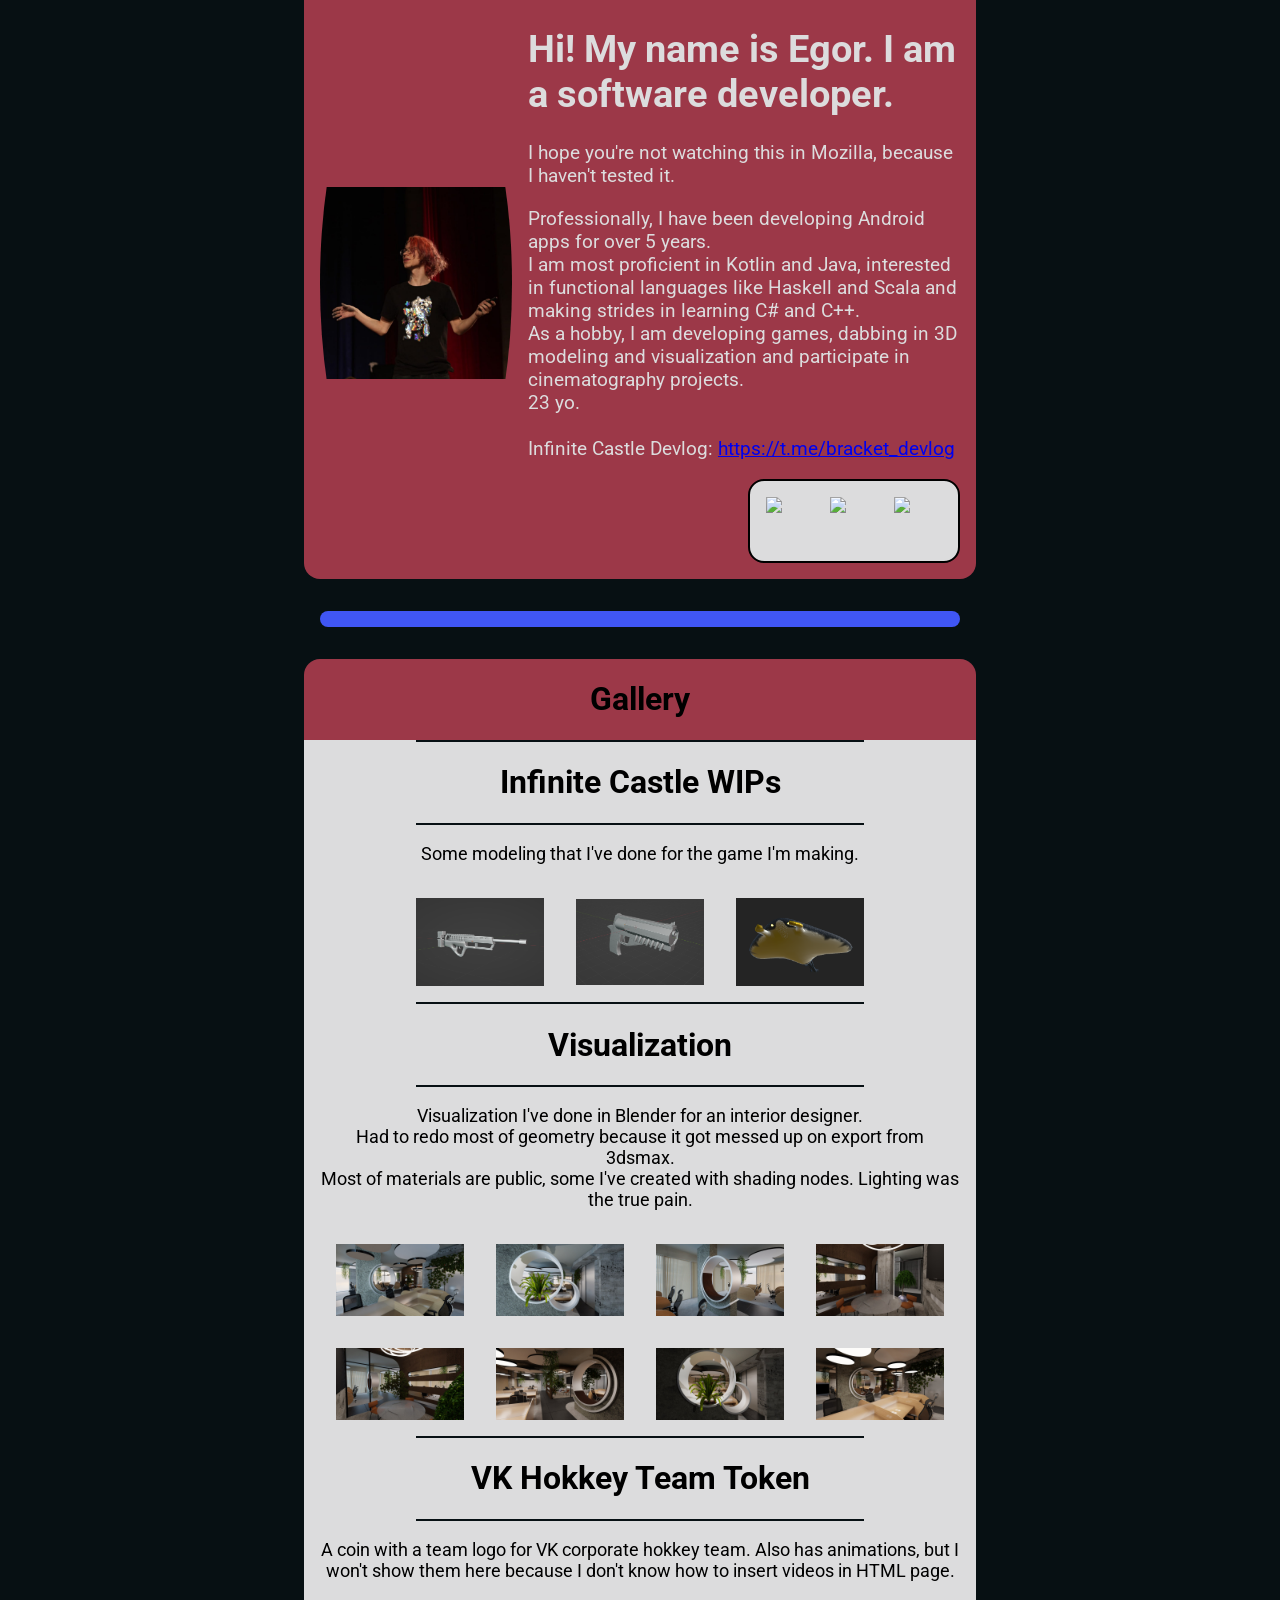
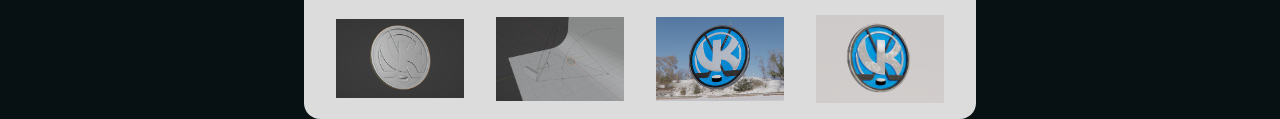
==== commit 908e7e9f: "real page" ====
--- a/index.html
+++ b/index.html
@@ -1 +1,91 @@
-<!DOCTYPE html><html lang="en"><head><meta charset="utf-8"><title>Тест на определение типа самореализации</title><meta name="viewport" content="width=device-width,initial-scale=1"><meta name="mobile-web-app-capable" content="yes"><meta name="apple-mobile-web-app-capable" content="yes"><link rel="apple-touch-icon" href="/assets/icons/apple-touch-icon.png"><link rel="manifest" href="/manifest.json"><meta name="theme-color" content="#673ab8"><link rel="shortcut icon" href="/favicon.ico"><style>html{-webkit-text-size-adjust:100%;line-height:1.15}body{margin:0}h1{font-size:2em;margin:.67em 0}button{font-family:inherit;font-size:100%;line-height:1.15;margin:0;overflow:visible;text-transform:none;-webkit-appearance:button}button::-moz-focus-inner{border-style:none;padding:0}button:-moz-focusring{outline:1px dotted ButtonText}html{font-family:sans-serif}.pure-button{-webkit-user-drag:none;box-sizing:border-box;cursor:pointer;display:inline-block;line-height:normal;text-align:center;-webkit-user-select:none;-ms-user-select:none;user-select:none;vertical-align:middle;white-space:nowrap}.pure-button::-moz-focus-inner{border:0;padding:0}.pure-button-group{letter-spacing:-.31em;text-rendering:optimizespeed;word-spacing:-.43em}.pure-button-group .pure-button{letter-spacing:normal;text-rendering:auto;vertical-align:top;word-spacing:normal}.pure-button{background-color:#e6e6e6;border:transparent;border-radius:2px;color:rgba(0,0,0,.8);font-family:inherit;font-size:100%;padding:.5em 1em;text-decoration:none}.pure-button:focus,.pure-button:hover{background-image:linear-gradient(transparent,rgba(0,0,0,.05) 40%,rgba(0,0,0,.1))}.pure-button:focus{outline:0}.pure-button:active{border-color:#000;box-shadow:inset 0 0 0 1px rgba(0,0,0,.15),inset 0 0 6px rgba(0,0,0,.2)}.pure-button-group .pure-button{border-radius:0;border-right:1px solid rgba(0,0,0,.2);margin:0}.pure-button-group .pure-button:first-child{border-bottom-left-radius:2px;border-top-left-radius:2px}.pure-button-group .pure-button:last-child{border-bottom-right-radius:2px;border-right:none;border-top-right-radius:2px}body{-ms-flex-pack:center;background-color:#eef2ff;justify-content:center;padding:16px}.button-xlarge{font-size:125%}.button-success{border-radius:4px;color:#fff;text-shadow:0 1px 1px rgba(0,0,0,.2);background:#1cb841}.button-finish{margin-top:32px}.header{border-bottom:1px solid #009b90;color:#1c2a39}.card{background-color:#fff;border:1px solid #d0d0d0;border-radius:8px;margin:16px 0;padding:24px}.question-title{margin-bottom:24px}h2{margin:0;padding:0}</style><link href="/bundle.e680b.css" rel="stylesheet" media="only x" onload="this.media='all'"><noscript><link rel="stylesheet" href="/bundle.e680b.css"></noscript></head><body><h1 class="header card">Методика определения типа профессиональной самореализации личности (С.И.Филимонова)</h1><div><div class="card"><h2 class="question-title">Вы считаете, что Вам необходимо совершенствование профессионализма:</h2><div><div><button class="pure-button">Постоянно, так как требования к уровню учителей все время повышаются, а достигнутые результаты открывают новые перспективы профессионального и личностного роста</button></div><div><button class="pure-button">Считаете это напрасной тратой времени, так как опыт практической деятельности позволяет достигать Вам определенных результатов, которые Вас вполне устраивают</button></div><div><button class="pure-button">Только когда этого требует администрация, чтобы не отставать от своих коллег</button></div></div></div><div class="card"><h2 class="question-title">Хотите ли Вы перейти на другую работу, не связанную с педагогической деятельностью?</h2><div><div><button class="pure-button">Да</button></div><div><button class="pure-button">Нет</button></div><div><button class="pure-button">Не знаю</button></div></div></div><div class="card"><h2 class="question-title">Для Вас в профессиональной деятельности наиболее важно:</h2><div><div><button class="pure-button">Достижение только высоких результатов</button></div><div><button class="pure-button">Создание карьеры, движение по иерархической лестнице вверх</button></div><div><button class="pure-button">Всестороннее развитие личности учащихся путем совершенствования Вашего профессионального мастерства</button></div><div><button class="pure-button">Формальное выполнение всех предписаний и инструкций администрации и руководящих органов</button></div></div></div><div class="card"><h2 class="question-title">Прочитайте нижеперечисленные мотивы профессиональной деятельности и дайте оценку их значимости для Вас</h2><div><h4>Денежный заработок</h4><div class="pure-button-group" role="group"><div><button class="pure-button">В очень незначительной степени</button></div><div><button class="pure-button">В незначительной степени</button></div><div><button class="pure-button">В небольшой, но и не в малой мере</button></div><div><button class="pure-button">В большой мере</button></div><div><button class="pure-button">В очень большой мере</button></div></div></div><div><h4>Стремление к продвижению по работе</h4><div class="pure-button-group" role="group"><div><button class="pure-button">В очень незначительной степени</button></div><div><button class="pure-button">В незначительной степени</button></div><div><button class="pure-button">В небольшой, но и не в малой мере</button></div><div><button class="pure-button">В большой мере</button></div><div><button class="pure-button">В очень большой мере</button></div></div></div><div><h4>Стремление избежать критики со стороны руководителя или коллег</h4><div class="pure-button-group" role="group"><div><button class="pure-button">В очень незначительной степени</button></div><div><button class="pure-button">В незначительной степени</button></div><div><button class="pure-button">В небольшой, но и не в малой мере</button></div><div><button class="pure-button">В большой мере</button></div><div><button class="pure-button">В очень большой мере</button></div></div></div><div><h4>Стремление избежать возможных наказаний и неприятностей</h4><div class="pure-button-group" role="group"><div><button class="pure-button">В очень незначительной степени</button></div><div><button class="pure-button">В незначительной степени</button></div><div><button class="pure-button">В небольшой, но и не в малой мере</button></div><div><button class="pure-button">В большой мере</button></div><div><button class="pure-button">В очень большой мере</button></div></div></div><div><h4>Потребность в достижении социального престижа и уважения со стороны других</h4><div class="pure-button-group" role="group"><div><button class="pure-button">В очень незначительной степени</button></div><div><button class="pure-button">В незначительной степени</button></div><div><button class="pure-button">В небольшой, но и не в малой мере</button></div><div><button class="pure-button">В большой мере</button></div><div><button class="pure-button">В очень большой мере</button></div></div></div><div><h4>Удовлетворение от самого процесса и результата работы</h4><div class="pure-button-group" role="group"><div><button class="pure-button">В очень незначительной степени</button></div><div><button class="pure-button">В незначительной степени</button></div><div><button class="pure-button">В небольшой, но и не в малой мере</button></div><div><button class="pure-button">В большой мере</button></div><div><button class="pure-button">В очень большой мере</button></div></div></div><div><h4>Возможность наиболее полной самореализации именно в данной деятельности</h4><div class="pure-button-group" role="group"><div><button class="pure-button">В очень незначительной степени</button></div><div><button class="pure-button">В незначительной степени</button></div><div><button class="pure-button">В небольшой, но и не в малой мере</button></div><div><button class="pure-button">В большой мере</button></div><div><button class="pure-button">В очень большой мере</button></div></div></div></div><div class="card"><h2 class="question-title">Как вы оцениваете своё физическое состояние?</h2><div><button class="pure-button">1</button><button class="pure-button">2</button><button class="pure-button">3</button><button class="pure-button">4</button><button class="pure-button">5</button></div></div><div class="card"><h2 class="question-title">В конце дня Вы обыкновенно</h2><div><div><button class="pure-button">Недовольны собой</button></div><div><button class="pure-button">Считаете, что день мог бы пройти и лучше</button></div><div><button class="pure-button">Отходите ко сну с чувством удовлетворения</button></div></div></div><div class="card"><h2 class="question-title">Часто ли Вы испытываете ощущение счастья и радости?</h2><div><div><button class="pure-button">Всегда</button></div><div><button class="pure-button">Довольно часто</button></div><div><button class="pure-button">Не понятен вопрос</button></div><div><button class="pure-button">Иногда</button></div><div><button class="pure-button">Почти никогда</button></div><div><button class="pure-button">Не могу сказать</button></div></div></div><div class="card"><h2 class="question-title">Если бы была возможность начать жизнь сначала, многое бы Вы изменили в ней?</h2><div><div><button class="pure-button">Да</button></div><div><button class="pure-button">Нет</button></div><div><button class="pure-button">Не знаю</button></div></div></div><div class="card"><h2 class="question-title">Нравится ли Вам Ваша профессия?</h2><div><div><button class="pure-button">Профессия очень нравится</button></div><div><button class="pure-button">Скорее нравится, чем не нравится</button></div><div><button class="pure-button">Безразлична</button></div><div><button class="pure-button">Скорее не нравится, чем нравится</button></div><div><button class="pure-button">Совершенно не нравится</button></div><div><button class="pure-button">Не могу сказать</button></div></div></div><div class="card"><h2 class="question-title">Вы считаете, что Ваши успехи и неудачи это:</h2><div><div><button class="pure-button">Результат Ваших побед и ошибок и при желании всё в Ваших руках</button></div><div><button class="pure-button">Везение или неприятное стечение обстоятельств и от Вас ничего, по большому счету не зависит</button></div></div></div><div class="card"><h2 class="question-title">Считаете ли Вы, что некоторые из Ваших идей принесли бы значительный прогресс в вашем учебном заведении, в педагогическом процессе?</h2><div><div><button class="pure-button">Да</button></div><div><button class="pure-button">Да, в некоторой степени</button></div><div><button class="pure-button">Скорее нет</button></div></div></div><div class="card"><h2 class="question-title">К окружающим Вас людям Вы относитесь с позиции:</h2><div><div><button class="pure-button">Среди людей нет места глупости, она Вас раздражает</button></div><div><button class="pure-button">Каждый человек имеет право на свое мнение, даже если оно ошибочно</button></div><div><button class="pure-button">Человеку свойственно ошибаться</button></div><div><button class="pure-button">Если человек мне не интересен, я не желаю с ним общаться</button></div><div><button class="pure-button">Если человек мне не понятен – он опасен</button></div></div></div><div class="card"><h2 class="question-title">Общение с коллегами:</h2><div><div><button class="pure-button">Очень помогает Вам в работе</button></div><div><button class="pure-button">Отвлекает Вас от работы</button></div><div><button class="pure-button">Не имеет влияния на Вашу трудовую деятельность</button></div></div></div><div class="card"><h2 class="question-title">Стараетесь ли вы расширить ту область, в которой занимаетесь?</h2><div><div><button class="pure-button">Да</button></div><div><button class="pure-button">Нет</button></div><div><button class="pure-button">Иногда</button></div></div></div><div class="card"><h2 class="question-title">Вы с удовольствием собираете материалы и новую информацию, касающуюся Вашей работы?</h2><div><div><button class="pure-button">Да</button></div><div><button class="pure-button">Нет</button></div><div><button class="pure-button">Иногда</button></div></div></div><div class="card"><h2 class="question-title">Что Вы предпочитаете делать в свободное время?</h2><div><div><button class="pure-button">Пассивный отдых перед телевизором</button></div><div><button class="pure-button">Посещение театров, музеев, выставок</button></div><div><button class="pure-button">Чтение научно-методической литературы</button></div><div><button class="pure-button">Активный отдых</button></div><div><button class="pure-button">Заниматься Вашим хобби</button></div></div></div><div class="card"><h2 class="question-title">Избрали бы Вы вновь свою профессию?</h2><div><div><button class="pure-button">Да</button></div><div><button class="pure-button">Нет</button></div><div><button class="pure-button">Не знаю</button></div></div></div></div><div><button class="button-xlarge pure-button button-success button-finish">Завершить</button></div><script type="__PREACT_CLI_DATA__">%7B%22preRenderData%22:%7B%22url%22:%22/%22%7D%7D</script><script crossorigin="anonymous" src="/bundle.05168.esm.js" type="module"></script><script nomodule="" src="/polyfills.93ff7.js"></script><script nomodule="" defer="defer" src="/bundle.6377a.js"></script></body></html>+<!DOCTYPE html>
+<html>
+
+<head>
+    <title>Egor Trutenko</title>
+    <link rel="stylesheet" href="style.css">
+    <script type="text/javascript" src="index.js"></script>
+</head>
+
+<body>
+    <div id="modal" class="modal" onclick="closeModal()"></div>
+    <div class="intro">
+        <img src="assets/intro.jpg" class="intro-image">
+        <div class="intro-text">
+            <div>
+                <h1>Hi! My name is Egor. I am a software developer.</h1>
+                <p>I hope you're not watching this in Mozilla, because I haven't tested it.</p>
+                <p>Professionally, I have been developing Android apps for over 5 years. <br>
+                    I am most proficient in Kotlin and Java, interested in functional languages like Haskell and Scala
+                    and making strides in learning C# and C++. <br>
+                    As a hobby, I am developing games, dabbing in 3D modeling and visualization and participate in
+                    cinematography projects. <br>
+                    23 yo.<br><br>
+                    Infinite Castle Devlog: <a href="https://t.me/bracket_devlog">https://t.me/bracket_devlog</a>
+                </p>
+            </div>
+            <div class="contact-info">
+                <a href="mailto:georgwarden@gmail.com">
+                    <img src="https://cdn-icons-png.flaticon.com/512/666/666162.png">
+                </a>
+                <a href="https://github.com/happy-bracket">
+                    <img src="https://cdn-icons-png.flaticon.com/512/25/25231.png">
+                </a>
+                <a href="https://t.me/happy_bracket">
+                    <img
+                        src="https://upload.wikimedia.org/wikipedia/commons/thumb/8/82/Telegram_logo.svg/2048px-Telegram_logo.svg.png">
+                </a>
+            </div>
+        </div>
+    </div>
+    <div class="divider"></div>
+    <div class="info-title">
+        <h1>Gallery</h1>
+    </div>
+    <div class="info-block">
+        <div class="info-divider"></div>
+        <h1 class="info-subheader">Infinite Castle WIPs</h1>
+        <div class="info-divider"></div>
+        <p class="info-hint">
+            Some modeling that I've done for the game I'm making.
+        </p>
+        <div class="info-content">
+            <img class="gallery-item" src="assets/ic_rg.png" onclick="openModal(this)">
+            <img class="gallery-item" src="assets/ic_rev.png" onclick="openModal(this)">
+            <img class="gallery-item" src="assets/ic_sting.png" onclick="openModal(this)">
+        </div>
+        <div class="info-divider"></div>
+        <h1 class="info-subheader">Visualization</h1>
+        <div class="info-divider"></div>
+        <p class="info-hint">
+            Visualization I've done in Blender for an interior designer. <br>
+            Had to redo most of geometry because it got messed up on export from 3dsmax. <br>
+            Most of materials are public, some I've created with shading nodes. Lighting was the true pain.
+        </p>
+        <div class="info-content">
+            <img class="gallery-item" src="assets/vis1.jpg" onclick="openModal(this)">
+            <img class="gallery-item" src="assets/vis2.jpg" onclick="openModal(this)">
+            <img class="gallery-item" src="assets/vis3.jpg" onclick="openModal(this)">
+            <img class="gallery-item" src="assets/vis4.jpg" onclick="openModal(this)">
+            <img class="gallery-item" src="assets/vis5.jpg" onclick="openModal(this)">
+            <img class="gallery-item" src="assets/vis6.jpg" onclick="openModal(this)">
+            <img class="gallery-item" src="assets/vis7.jpg" onclick="openModal(this)">
+            <img class="gallery-item" src="assets/vis8.jpg" onclick="openModal(this)">
+        </div>
+        <div class="info-divider"></div>
+        <h1 class="info-subheader">VK Hokkey Team Token</h1>
+        <div class="info-divider"></div>
+        <p class="info-hint">
+            A coin with a team logo for VK corporate hokkey team. Also has animations, but I won't show them here
+            because I don't know how to insert videos in HTML page.
+        </p>
+        <div class="info-content">
+            <img class="gallery-item" src="assets/vk1.png" onclick="openModal(this)">
+            <img class="gallery-item" src="assets/tpl.png" onclick="openModal(this)">
+            <img class="gallery-item" src="assets/vk2.png" onclick="openModal(this)">
+            <img class="gallery-item" src="assets/vk3.png" onclick="openModal(this)">
+        </div>
+    </div>
+</body>
+
+</html>
--- a/style.css
+++ b/style.css
@@ -0,0 +1,130 @@
+@import url('https://fonts.googleapis.com/css2?family=Roboto&display=swap');
+
+body {
+    display: flex;
+    flex-direction: column;
+    align-items: center;
+    justify-content: center;
+    background-color: #071013;
+    padding: 0;
+    margin: 0;
+    font-family: 'Roboto', sans-serif;
+}
+
+body > div {
+    width: 50%;
+    padding-left: 16px;
+    padding-right: 16px;
+}
+
+.intro {
+    display: flex;
+    justify-content: center;
+    background-color: #9C3848;
+    padding-bottom: 32px;
+    border-bottom-left-radius: 16px;
+    border-bottom-right-radius: 16px;
+}
+
+.intro-image {
+    max-width: 30%;
+    object-fit: scale-down;
+    border-radius: 50%;
+    margin-top: 20px;
+}
+
+.intro-text {
+    display: flex;
+    flex-direction: column;
+    margin-left: 16px;
+    font-size: larger;
+    color: #DCDCDD;
+    justify-content: space-between;
+}
+
+.contact-info {
+    display: flex;
+    background-color: #DCDCDD;
+    border-radius: 16px;
+    border: solid 2px black;
+    width: fit-content;
+    align-self: flex-end;
+    margin-bottom: -16px;
+    padding: 16px 16px 16px 0px;
+}
+
+.contact-info > * {
+    width: 48px;
+    height: 48px;
+    display: flex;
+    flex-direction: column;
+    font-size: larger;
+    color: #071013;
+    margin-left: 16px;
+}
+
+.divider {
+    background-color: #4056F4;
+    margin-top: 32px;
+    border-radius: 8px;
+    padding: 0;
+    height: 16px;
+}
+
+.info-title {
+    display: flex;
+    justify-content: center;
+    align-items: center;
+    background-color: #9C3848;
+    margin-top: 32px;
+    border-radius: 16px 16px 0px 0px;
+}
+
+.info-block {
+    display: flex;
+    flex-direction: column;
+    background-color: #DCDCDD;
+    border-radius: 0px 0px 16px 16px;
+}
+
+.info-divider {
+    background-color: #071013;
+    width: 70%;
+    height: 2px;
+    align-self: center;
+}
+
+.info-subheader {
+    align-self: center;
+}
+
+.info-hint {
+    align-self: center;
+    text-align: center;
+    font-size: large;
+}
+
+.info-content {
+    display: flex;
+    justify-content: center;
+    flex-wrap: wrap;
+}
+
+.gallery-item {
+    max-width: 20%;
+    margin: 16px;
+    object-fit: contain;
+}
+
+.modal {
+    display: none;
+    justify-content: center;
+    align-items: center;
+    position: fixed;
+    z-index: 1;
+    left: 0;
+    top: 0;
+    width: 100%;
+    height: 100%;
+    background-color: #ffffffb6;
+}
